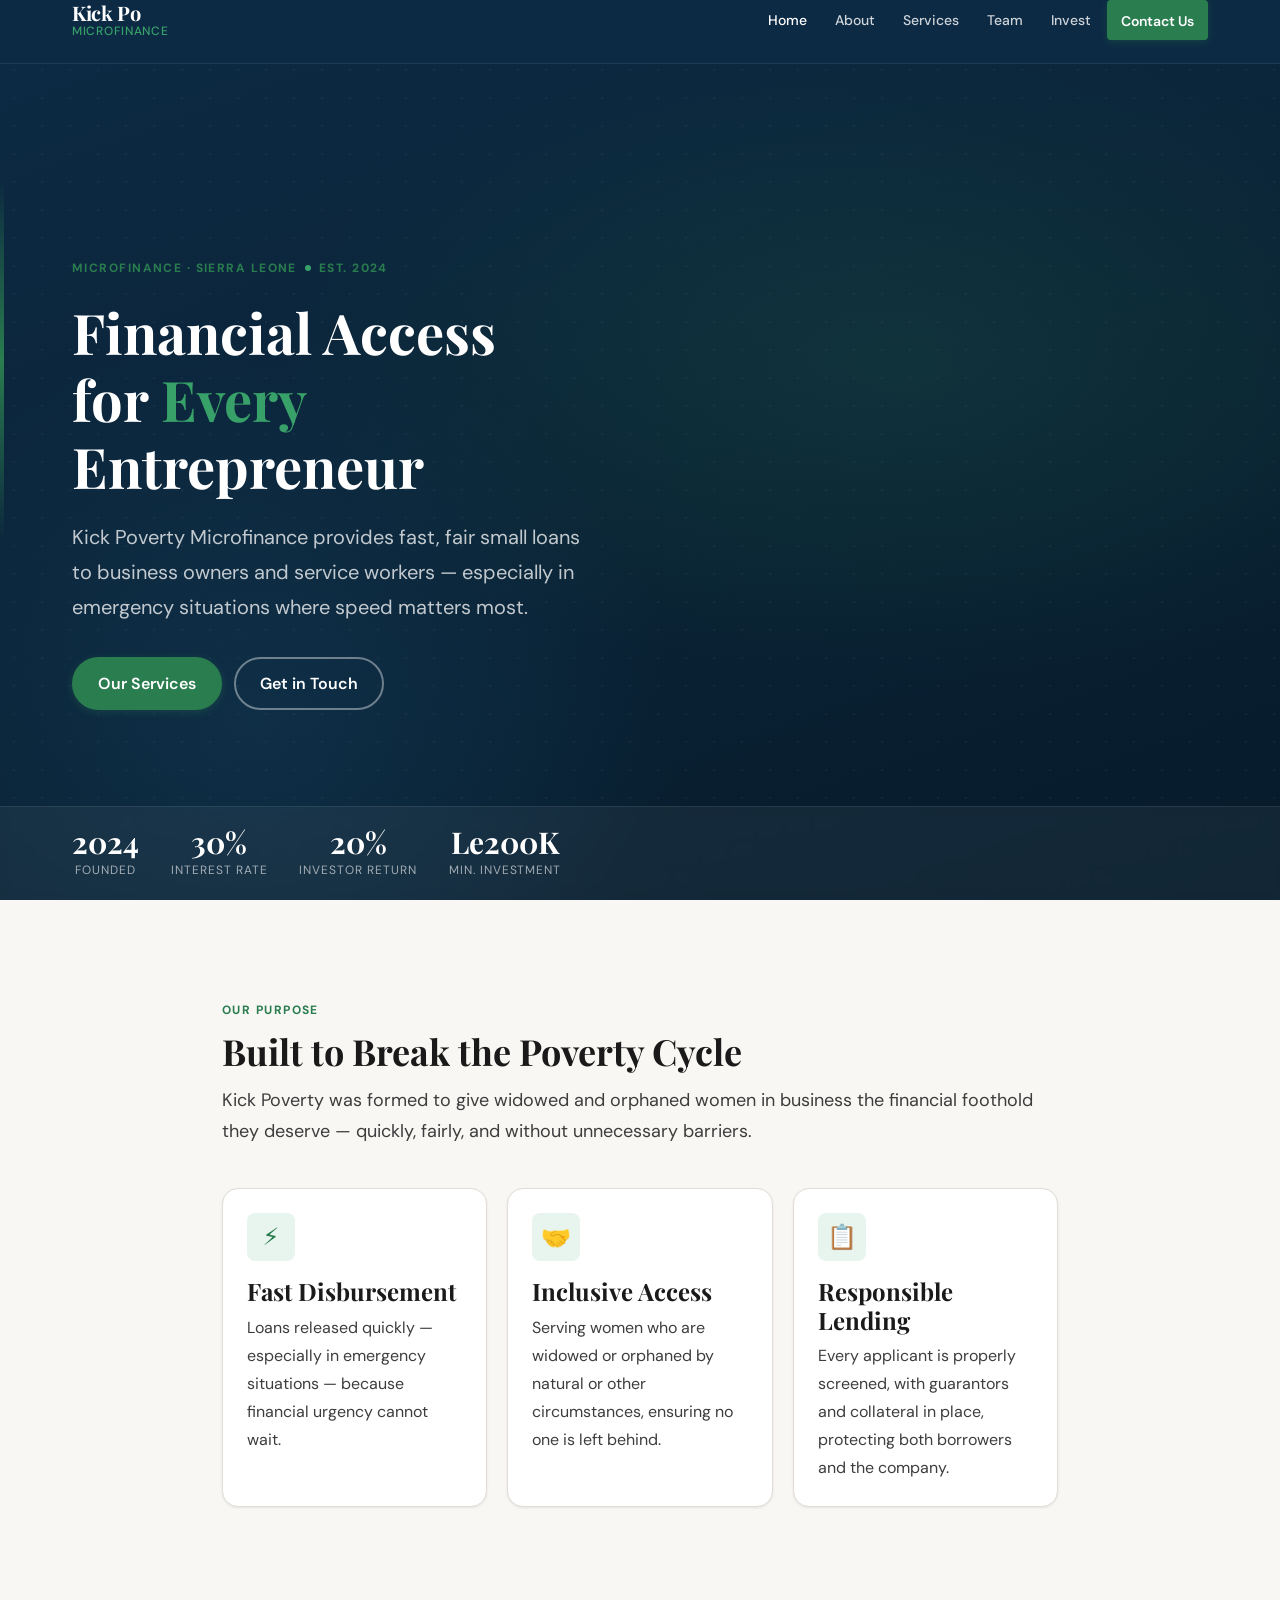
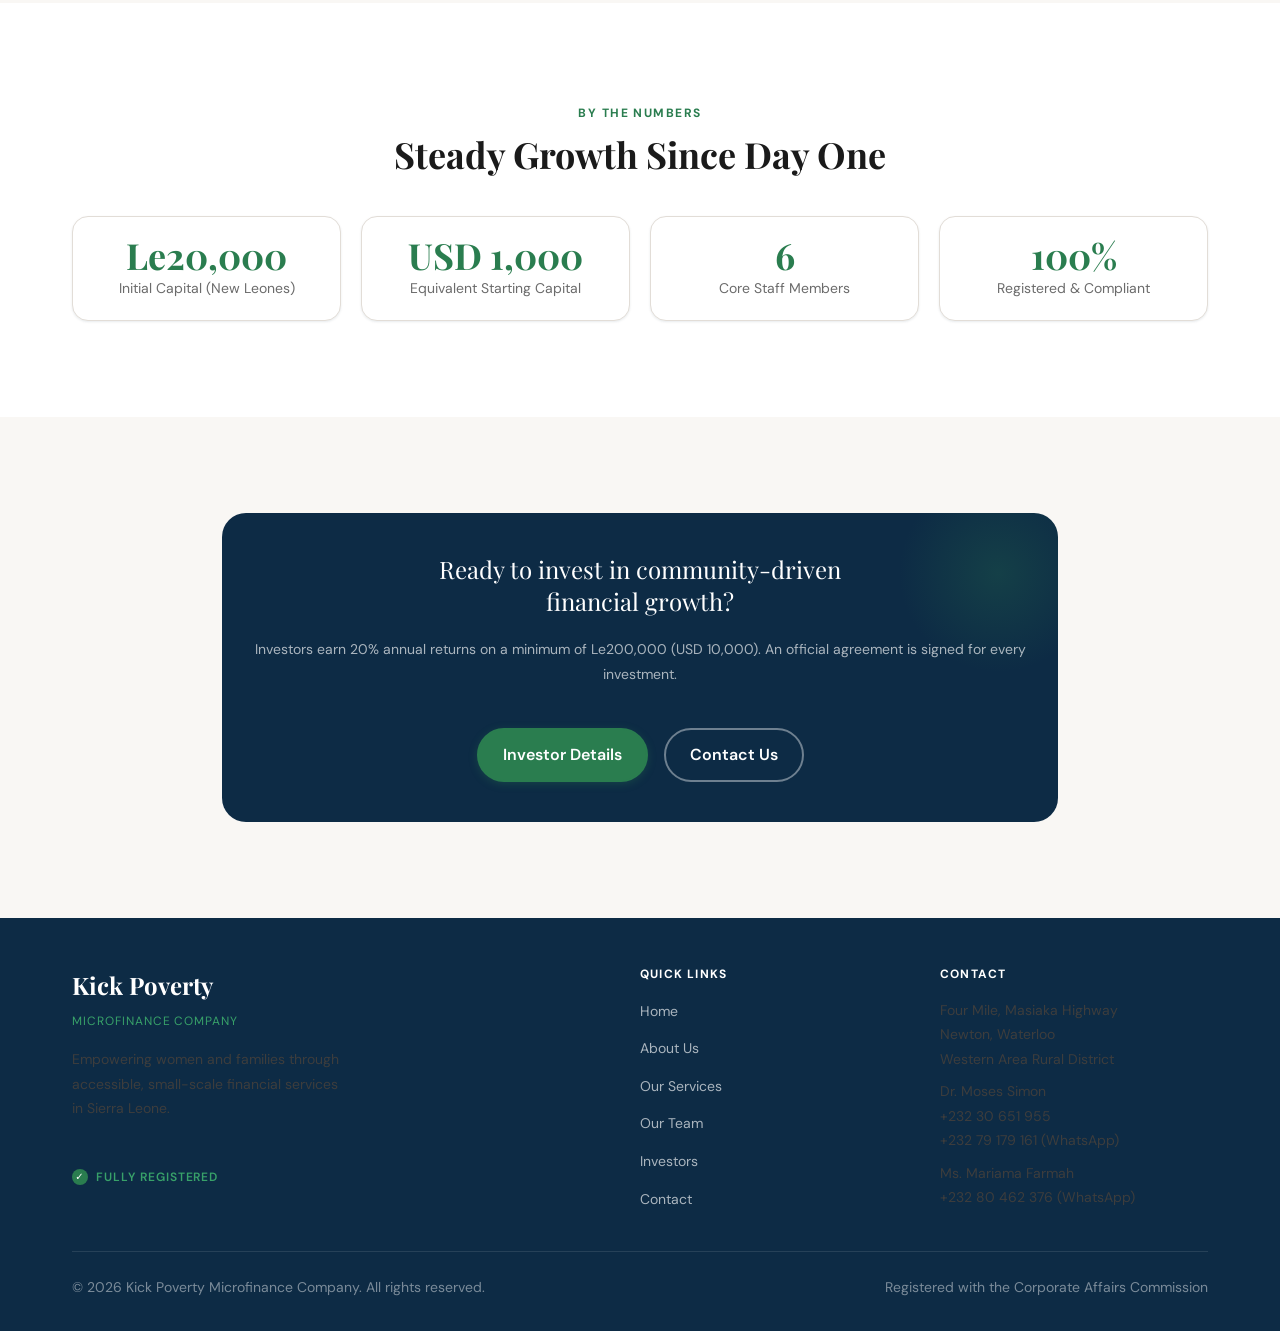
==== index.html @ e35eedbd "first commit" ====
<!DOCTYPE html>
<!--
  ================================================================
  KICK POVERTY (KICK PO) MICROFINANCE — HOMEPAGE
  ================================================================
  File:        index.html
  Location:    / (site root)
  Description: Main landing page. Includes hero, mission intro,
               key services overview, stats, and CTA block.

  Structure:
    1. <head>       — Meta, fonts, stylesheet link
    2. #nav         — Navigation placeholder (injected by JS)
    3. #top         — Anchor for back-to-top scroll target
    4. .hero        — Full-viewport hero section
    5. #mission     — Mission statement section
    6. #services    — Services overview cards
    7. #stats       — Key numbers strip
    8. #cta         — Call-to-action callout
    9. #footer      — Footer placeholder (injected by JS)

  Mobile-first: base styles → tablet (640px) → desktop (1024px)
  ================================================================
-->
<html lang="en">
<head>
  <meta charset="UTF-8">
  <meta name="viewport" content="width=device-width, initial-scale=1.0">
  <meta name="description" content="Kick Poverty (Kick Po) Microfinance Company — facilitating access to small loans for businesses and individuals in Sierra Leone. Founded January 2024.">
  <title>Kick Poverty Microfinance | Empowering Communities</title>

  <!-- Google Fonts: Playfair Display (display) + DM Sans (body) -->
  <link rel="preconnect" href="https://fonts.googleapis.com">
  <link rel="preconnect" href="https://fonts.gstatic.com" crossorigin>
  <link href="https://fonts.googleapis.com/css2?family=Playfair+Display:wght@700&family=DM+Sans:wght@400;500;600&display=swap" rel="stylesheet">

  <!-- Main stylesheet -->
  <link rel="stylesheet" href="css/style.css">
</head>
<body id="top">

  <!-- Navigation injected by components.js -->
  <div id="nav-placeholder"></div>


  <!-- ===========================================================
       HERO SECTION
       Full-viewport opening with headline, subtext, and CTAs.
       Stats strip at bottom shows 3 key numbers.
  =========================================================== -->
  <section class="hero" aria-label="Hero">
    <div class="container">
      <div class="hero__content">

        <!-- Eyebrow label with accent dot -->
        <div class="hero__eyebrow">
          <span class="eyebrow">Microfinance · Sierra Leone</span>
          <span class="hero__eyebrow-dot" aria-hidden="true"></span>
          <span class="eyebrow">Est. 2024</span>
        </div>

        <!-- Main headline -->
        <h1 class="hero__title">
          Financial Access<br>
          for <em>Every</em><br>
          Entrepreneur
        </h1>

        <!-- Subtext -->
        <p class="hero__subtitle">
          Kick Poverty Microfinance provides fast, fair small loans
          to business owners and service workers — especially in
          emergency situations where speed matters most.
        </p>

        <!-- CTA buttons -->
        <div class="hero__actions">
          <a href="pages/services.html" class="btn btn--primary">Our Services</a>
          <a href="pages/contact.html"  class="btn btn--secondary">Get in Touch</a>
        </div>

      </div>
    </div>

    <!-- Key stats strip at bottom of hero -->
    <div class="hero__stats">
      <div class="container">
        <div class="hero__stats-inner">
          <div class="hero__stat">
            <div class="hero__stat-number">2024</div>
            <div class="hero__stat-label">Founded</div>
          </div>
          <div class="hero__stat">
            <div class="hero__stat-number">30%</div>
            <div class="hero__stat-label">Interest Rate</div>
          </div>
          <div class="hero__stat">
            <div class="hero__stat-number">20%</div>
            <div class="hero__stat-label">Investor Return</div>
          </div>
          <div class="hero__stat">
            <div class="hero__stat-number">Le200K</div>
            <div class="hero__stat-label">Min. Investment</div>
          </div>
        </div>
      </div>
    </div>
  </section>


  <!-- ===========================================================
       MISSION SECTION
       Concise mission statement with supporting context.
  =========================================================== -->
  <section class="section" id="mission" aria-labelledby="mission-heading">
    <div class="container container--narrow">
      <div class="section-header reveal">
        <span class="eyebrow">Our Purpose</span>
        <h2 id="mission-heading">Built to Break the Poverty Cycle</h2>
        <p class="lead">
          Kick Poverty was formed to give widowed and orphaned women
          in business the financial foothold they deserve — quickly,
          fairly, and without unnecessary barriers.
        </p>
      </div>

      <!-- Three pillar cards -->
      <div class="cards-grid reveal-stagger">

        <div class="card">
          <div class="card__icon" aria-hidden="true">⚡</div>
          <h3 class="card__title">Fast Disbursement</h3>
          <p>Loans released quickly — especially in emergency situations — because financial urgency cannot wait.</p>
        </div>

        <div class="card">
          <div class="card__icon" aria-hidden="true">🤝</div>
          <h3 class="card__title">Inclusive Access</h3>
          <p>Serving women who are widowed or orphaned by natural or other circumstances, ensuring no one is left behind.</p>
        </div>

        <div class="card">
          <div class="card__icon" aria-hidden="true">📋</div>
          <h3 class="card__title">Responsible Lending</h3>
          <p>Every applicant is properly screened, with guarantors and collateral in place, protecting both borrowers and the company.</p>
        </div>

      </div>
    </div>
  </section>


  <!-- ===========================================================
       STATS SECTION — alternating background
  =========================================================== -->
  <section class="section section--alt" aria-labelledby="stats-heading">
    <div class="container">
      <div class="section-header section-header--center reveal">
        <span class="eyebrow">By the Numbers</span>
        <h2 id="stats-heading">Steady Growth Since Day One</h2>
      </div>

      <div class="stats-grid reveal-stagger">
        <div class="stat-card">
          <div class="stat-card__number">Le20,000</div>
          <div class="stat-card__label">Initial Capital (New Leones)</div>
        </div>
        <div class="stat-card">
          <div class="stat-card__number">USD 1,000</div>
          <div class="stat-card__label">Equivalent Starting Capital</div>
        </div>
        <div class="stat-card">
          <div class="stat-card__number">6</div>
          <div class="stat-card__label">Core Staff Members</div>
        </div>
        <div class="stat-card">
          <div class="stat-card__number">100%</div>
          <div class="stat-card__label">Registered &amp; Compliant</div>
        </div>
      </div>
    </div>
  </section>


  <!-- ===========================================================
       CTA CALLOUT
  =========================================================== -->
  <section class="section" aria-labelledby="cta-heading">
    <div class="container container--narrow">
      <div class="callout reveal">
        <p class="callout__text" id="cta-heading">
          Ready to invest in community-driven<br>financial growth?
        </p>
        <p class="callout__sub">
          Investors earn 20% annual returns on a minimum of Le200,000 (USD&nbsp;10,000).
          An official agreement is signed for every investment.
        </p>
        <br>
        <div style="position:relative; z-index:1; display:flex; justify-content:center; gap:1rem; flex-wrap:wrap;">
          <a href="pages/investors.html" class="btn btn--primary">Investor Details</a>
          <a href="pages/contact.html"   class="btn btn--secondary">Contact Us</a>
        </div>
      </div>
    </div>
  </section>


  <!-- Footer injected by components.js -->
  <div id="footer-placeholder"></div>


  <!-- Scripts -->
  <script src="js/components.js"></script>
  <script>
    // Inject shared nav and footer (base path = '' for root index)
    injectNav('');
    injectFooter('');
  </script>
  <script src="js/main.js"></script>

</body>
</html>
---- css/style.css ----
/* ============================================================
   KICK POVERTY (KICK PO) MICROFINANCE — GLOBAL STYLESHEET
   ============================================================
   Design System: "Grounded Optimism"
   Aesthetic:     Clean editorial + warm humanity
   Approach:      Mobile-first, three breakpoints
   Breakpoints:
     — Mobile:    < 640px   (base styles)
     — Tablet:    ≥ 640px   (sm)
     — Desktop:   ≥ 1024px  (lg)

   TABLE OF CONTENTS
   -----------------
   1.  CSS Custom Properties (Design Tokens)
   2.  CSS Reset & Base
   3.  Typography Scale
   4.  Layout Utilities
   5.  Navigation
   6.  Hero Section
   7.  Section Wrappers & Cards
   8.  Buttons & CTAs
   9.  Footer
   10. Back-to-Top Button
   11. Animations & Transitions
   12. Tablet Overrides (≥ 640px)
   13. Desktop Overrides (≥ 1024px)
   ============================================================ */


/* ============================================================
   1. CSS CUSTOM PROPERTIES (DESIGN TOKENS)
   ------------------------------------------------------------
   All visual values live here so the entire site can be
   re-themed by editing this one block.
   ============================================================ */
:root {

  /* — PRIMARY PALETTE —
     Deep navy anchors trust and authority.
     Forest green signals growth, money, and nature.
     Warm off-white keeps pages from feeling sterile. */
  --color-primary:        #0D2B45;   /* Deep navy — primary brand      */
  --color-primary-light:  #1B4F72;   /* Lighter navy — hover states     */
  --color-accent:         #2A7D4F;   /* Forest green — calls to action  */
  --color-accent-light:   #38A169;   /* Lighter green — hover/active    */
  --color-accent-pale:    #E8F5EE;   /* Very light green — backgrounds  */

  /* — NEUTRALS — */
  --color-bg:             #F9F7F4;   /* Warm off-white page background  */
  --color-surface:        #FFFFFF;   /* Pure white for cards, panels    */
  --color-border:         #E2DDD7;   /* Subtle warm border              */
  --color-border-dark:    #C8C2BB;   /* Stronger divider line           */

  /* — TEXT — */
  --color-text-primary:   #1A1A1A;   /* Near-black — headings           */
  --color-text-body:      #3D3D3D;   /* Dark gray — body copy           */
  --color-text-muted:     #6B6B6B;   /* Muted gray — captions, meta     */
  --color-text-inverse:   #FFFFFF;   /* White text on dark backgrounds  */

  /* — TYPOGRAPHY —
     "Playfair Display" — editorial, distinguished, serif
     "DM Sans" — modern, readable, geometric sans-serif     */
  --font-display:  'Playfair Display', Georgia, serif;
  --font-body:     'DM Sans', 'Segoe UI', system-ui, sans-serif;

  /* — TYPE SCALE (mobile-first, rem-based) — */
  --text-xs:    0.75rem;    /* 12px */
  --text-sm:    0.875rem;   /* 14px */
  --text-base:  1rem;       /* 16px */
  --text-md:    1.125rem;   /* 18px */
  --text-lg:    1.25rem;    /* 20px */
  --text-xl:    1.5rem;     /* 24px */
  --text-2xl:   1.875rem;   /* 30px */
  --text-3xl:   2.25rem;    /* 36px */
  --text-4xl:   2.75rem;    /* 44px */
  --text-5xl:   3.5rem;     /* 56px */

  /* — LINE HEIGHTS — */
  --leading-tight:   1.2;
  --leading-snug:    1.35;
  --leading-normal:  1.6;
  --leading-relaxed: 1.75;

  /* — SPACING SCALE (multiples of 4px) — */
  --space-1:   0.25rem;   /*  4px */
  --space-2:   0.5rem;    /*  8px */
  --space-3:   0.75rem;   /* 12px */
  --space-4:   1rem;      /* 16px */
  --space-5:   1.25rem;   /* 20px */
  --space-6:   1.5rem;    /* 24px */
  --space-8:   2rem;      /* 32px */
  --space-10:  2.5rem;    /* 40px */
  --space-12:  3rem;      /* 48px */
  --space-16:  4rem;      /* 64px */
  --space-20:  5rem;      /* 80px */
  --space-24:  6rem;      /* 96px */

  /* — BORDER RADIUS — */
  --radius-sm:   4px;
  --radius-md:   8px;
  --radius-lg:   16px;
  --radius-xl:   24px;
  --radius-full: 9999px;

  /* — SHADOWS —
     Layered soft shadows create depth without harsh lines */
  --shadow-sm:   0 1px 3px rgba(13, 43, 69, 0.06),
                 0 1px 2px rgba(13, 43, 69, 0.04);
  --shadow-md:   0 4px 12px rgba(13, 43, 69, 0.08),
                 0 2px 6px rgba(13, 43, 69, 0.05);
  --shadow-lg:   0 12px 32px rgba(13, 43, 69, 0.10),
                 0 4px 12px rgba(13, 43, 69, 0.06);
  --shadow-xl:   0 24px 56px rgba(13, 43, 69, 0.14),
                 0 8px 24px rgba(13, 43, 69, 0.08);

  /* — TRANSITIONS — */
  --transition-fast:    150ms ease;
  --transition-base:    250ms ease;
  --transition-slow:    400ms cubic-bezier(0.25, 0.46, 0.45, 0.94);

  /* — LAYOUT — */
  --container-sm:   640px;
  --container-md:   900px;
  --container-lg:  1200px;
  --nav-height:      64px;

}


/* ============================================================
   2. CSS RESET & BASE
   ------------------------------------------------------------
   Normalize browser inconsistencies and set sensible defaults.
   Box-sizing border-box is applied universally.
   ============================================================ */
*,
*::before,
*::after {
  box-sizing: border-box;
  margin: 0;
  padding: 0;
}

html {
  /* Enable smooth scrolling for anchor navigation and
     back-to-top button behaviour                          */
  scroll-behavior: smooth;
  font-size: 16px;
  -webkit-text-size-adjust: 100%;
}

body {
  font-family: var(--font-body);
  font-size: var(--text-base);
  line-height: var(--leading-normal);
  color: var(--color-text-body);
  background-color: var(--color-bg);
  /* Prevent horizontal overflow on mobile               */
  overflow-x: hidden;
}

/* Remove default list styling; apply selectively          */
ul, ol {
  list-style: none;
}

/* Make images flexible and prevent overflow               */
img {
  max-width: 100%;
  height: auto;
  display: block;
}

/* Inherit font for form elements                          */
button, input, select, textarea {
  font-family: inherit;
}

/* Remove default anchor underline; handle per-component   */
a {
  color: inherit;
  text-decoration: none;
}

/* Focused elements must remain visible for accessibility  */
:focus-visible {
  outline: 2px solid var(--color-accent);
  outline-offset: 3px;
  border-radius: var(--radius-sm);
}


/* ============================================================
   3. TYPOGRAPHY SCALE
   ------------------------------------------------------------
   Heading hierarchy uses the display font for gravitas.
   Body text uses the clean sans-serif for readability.
   ============================================================ */

/* Display headings — editorial, larger sizes               */
h1, h2, h3 {
  font-family: var(--font-display);
  color: var(--color-text-primary);
  line-height: var(--leading-tight);
  font-weight: 700;
}

h1 { font-size: var(--text-3xl); }
h2 { font-size: var(--text-2xl); }
h3 { font-size: var(--text-xl);  }

/* Utility headings — functional, sans-serif                */
h4, h5, h6 {
  font-family: var(--font-body);
  color: var(--color-text-primary);
  line-height: var(--leading-snug);
  font-weight: 600;
}

h4 { font-size: var(--text-md);   }
h5 { font-size: var(--text-base); }
h6 { font-size: var(--text-sm);   }

p {
  color: var(--color-text-body);
  line-height: var(--leading-relaxed);
  margin-bottom: var(--space-4);
}

p:last-child {
  margin-bottom: 0;
}

/* Lead text — larger introductory paragraph                */
.lead {
  font-size: var(--text-md);
  color: var(--color-text-body);
  line-height: var(--leading-relaxed);
}

/* Caption / meta text                                      */
.caption {
  font-size: var(--text-sm);
  color: var(--color-text-muted);
  line-height: var(--leading-normal);
}

/* Small eyebrow labels above headings                      */
.eyebrow {
  font-family: var(--font-body);
  font-size: var(--text-xs);
  font-weight: 700;
  letter-spacing: 0.12em;
  text-transform: uppercase;
  color: var(--color-accent);
}


/* ============================================================
   4. LAYOUT UTILITIES
   ------------------------------------------------------------
   Reusable container and grid helpers used across all pages.
   ============================================================ */

/* Centred container with horizontal padding                */
.container {
  width: 100%;
  max-width: var(--container-lg);
  margin-inline: auto;
  padding-inline: var(--space-5);
}

/* Narrower container for text-heavy pages                  */
.container--narrow {
  max-width: var(--container-md);
}

/* Section vertical rhythm                                  */
.section {
  padding-block: var(--space-16);
}

.section--sm {
  padding-block: var(--space-10);
}

/* Alternating section backgrounds for visual variety       */
.section--alt {
  background-color: var(--color-surface);
}

.section--dark {
  background-color: var(--color-primary);
  color: var(--color-text-inverse);
}

.section--dark h2,
.section--dark h3,
.section--dark h4 {
  color: var(--color-text-inverse);
}

/* Flex row helper                                          */
.flex-row {
  display: flex;
  align-items: center;
  gap: var(--space-4);
}

/* Stat grid — 2 columns on mobile, more on larger screens  */
.stats-grid {
  display: grid;
  grid-template-columns: repeat(2, 1fr);
  gap: var(--space-5);
}

/* Team grid                                                */
.team-grid {
  display: grid;
  grid-template-columns: 1fr;
  gap: var(--space-6);
}

/* Feature / service cards grid                             */
.cards-grid {
  display: grid;
  grid-template-columns: 1fr;
  gap: var(--space-5);
}

/* Two-column split layout                                  */
.split {
  display: flex;
  flex-direction: column;
  gap: var(--space-10);
}

/* Divider line                                             */
.divider {
  border: none;
  border-top: 1px solid var(--color-border);
  margin-block: var(--space-8);
}


/* ============================================================
   5. NAVIGATION
   ------------------------------------------------------------
   Sticky top bar with mobile hamburger menu.
   Nav is transparent over hero, becomes solid on scroll
   (via .scrolled class added by JS).
   ============================================================ */
.nav {
  position: fixed;
  top: 0;
  left: 0;
  right: 0;
  z-index: 1000;
  height: var(--nav-height);
  background-color: rgba(13, 43, 69, 0.97);
  backdrop-filter: blur(8px);
  -webkit-backdrop-filter: blur(8px);
  border-bottom: 1px solid rgba(255, 255, 255, 0.08);
  transition: box-shadow var(--transition-base);
}

.nav.scrolled {
  box-shadow: var(--shadow-lg);
}

/* Inner flex row: logo left, links + toggle right         */
.nav__inner {
  height: 100%;
  display: flex;
  align-items: center;
  justify-content: space-between;
}

/* Brand / logo lockup                                      */
.nav__brand {
  display: flex;
  flex-direction: column;
  line-height: 1;
  gap: 2px;
}

.nav__brand-name {
  font-family: var(--font-display);
  font-size: var(--text-lg);
  font-weight: 700;
  color: var(--color-text-inverse);
  letter-spacing: -0.02em;
}

.nav__brand-tag {
  font-size: var(--text-xs);
  font-weight: 500;
  color: var(--color-accent-light);
  letter-spacing: 0.06em;
  text-transform: uppercase;
}

/* Hamburger toggle button — visible on mobile only        */
.nav__toggle {
  display: flex;
  flex-direction: column;
  justify-content: center;
  gap: 5px;
  width: 40px;
  height: 40px;
  padding: 8px;
  background: none;
  border: none;
  cursor: pointer;
  border-radius: var(--radius-sm);
  transition: background var(--transition-fast);
}

.nav__toggle:hover {
  background: rgba(255, 255, 255, 0.08);
}

/* Three-bar icon lines                                     */
.nav__toggle span {
  display: block;
  width: 22px;
  height: 2px;
  background-color: var(--color-text-inverse);
  border-radius: var(--radius-full);
  transition: transform var(--transition-base),
              opacity var(--transition-fast);
  transform-origin: center;
}

/* Animate hamburger to X when menu is open                */
.nav__toggle.open span:nth-child(1) {
  transform: translateY(7px) rotate(45deg);
}
.nav__toggle.open span:nth-child(2) {
  opacity: 0;
}
.nav__toggle.open span:nth-child(3) {
  transform: translateY(-7px) rotate(-45deg);
}

/* Mobile nav menu — hidden until toggled                   */
.nav__menu {
  display: none;
  position: fixed;
  top: var(--nav-height);
  left: 0;
  right: 0;
  background-color: var(--color-primary);
  padding: var(--space-4) 0 var(--space-6);
  border-bottom: 1px solid rgba(255, 255, 255, 0.08);
  box-shadow: var(--shadow-lg);
}

.nav__menu.open {
  display: block;
  animation: slideDown var(--transition-slow) forwards;
}

.nav__links {
  display: flex;
  flex-direction: column;
  padding: 0 var(--space-5);
  gap: 0;
}

.nav__link {
  display: block;
  padding: var(--space-3) 0;
  font-size: var(--text-base);
  font-weight: 500;
  color: rgba(255, 255, 255, 0.80);
  border-bottom: 1px solid rgba(255, 255, 255, 0.08);
  transition: color var(--transition-fast);
}

.nav__link:last-child {
  border-bottom: none;
}

.nav__link:hover,
.nav__link.active {
  color: var(--color-text-inverse);
}

/* CTA button inside nav                                    */
.nav__cta {
  display: inline-flex;
  margin-top: var(--space-4);
  margin-inline: var(--space-5);
}


/* ============================================================
   6. HERO SECTION
   ------------------------------------------------------------
   Full-viewport hero with a bold heading, subtext, and CTA.
   Background uses a rich gradient over a subtle grain texture.
   ============================================================ */
.hero {
  position: relative;
  min-height: 100svh; /* Use svh for accurate mobile height */
  display: flex;
  align-items: center;
  padding-top: var(--nav-height);
  overflow: hidden;

  /* Multi-layer gradient: deep navy → forest dark          */
  background:
    radial-gradient(ellipse 80% 60% at 70% 40%, rgba(42, 125, 79, 0.18) 0%, transparent 60%),
    radial-gradient(ellipse 60% 80% at 20% 80%, rgba(27, 79, 114, 0.30) 0%, transparent 55%),
    linear-gradient(160deg, #0D2B45 0%, #0A2235 55%, #061B2B 100%);
}

/* Subtle dot-grid overlay adds texture without images      */
.hero::before {
  content: '';
  position: absolute;
  inset: 0;
  background-image: radial-gradient(rgba(255,255,255,0.04) 1px, transparent 1px);
  background-size: 28px 28px;
  pointer-events: none;
}

/* Decorative accent bar on the left side                   */
.hero::after {
  content: '';
  position: absolute;
  left: 0;
  top: 20%;
  width: 4px;
  height: 40%;
  background: linear-gradient(to bottom, transparent, var(--color-accent), transparent);
  border-radius: var(--radius-full);
}

.hero__content {
  position: relative;
  z-index: 1;
  max-width: 640px;
}

.hero__eyebrow {
  display: inline-flex;
  align-items: center;
  gap: var(--space-2);
  margin-bottom: var(--space-5);
  opacity: 0;
  animation: fadeUp 0.7s 0.2s ease forwards;
}

.hero__eyebrow-dot {
  width: 6px;
  height: 6px;
  background: var(--color-accent-light);
  border-radius: var(--radius-full);
}

.hero__title {
  font-size: var(--text-3xl);
  color: var(--color-text-inverse);
  line-height: var(--leading-tight);
  margin-bottom: var(--space-5);
  opacity: 0;
  animation: fadeUp 0.7s 0.35s ease forwards;
}

/* Accent coloured word in hero title                       */
.hero__title em {
  font-style: normal;
  color: var(--color-accent-light);
}

.hero__subtitle {
  font-size: var(--text-base);
  color: rgba(255, 255, 255, 0.75);
  line-height: var(--leading-relaxed);
  margin-bottom: var(--space-8);
  max-width: 520px;
  opacity: 0;
  animation: fadeUp 0.7s 0.5s ease forwards;
}

.hero__actions {
  display: flex;
  flex-wrap: wrap;
  gap: var(--space-3);
  opacity: 0;
  animation: fadeUp 0.7s 0.65s ease forwards;
}

/* Hero stat strip at bottom                                */
.hero__stats {
  position: absolute;
  bottom: 0;
  left: 0;
  right: 0;
  background: rgba(255, 255, 255, 0.05);
  border-top: 1px solid rgba(255, 255, 255, 0.08);
  backdrop-filter: blur(4px);
  padding: var(--space-5) 0;
}

.hero__stats-inner {
  display: flex;
  gap: var(--space-8);
  overflow-x: auto;
  scrollbar-width: none;
}

.hero__stats-inner::-webkit-scrollbar {
  display: none;
}

.hero__stat {
  flex-shrink: 0;
  text-align: center;
}

.hero__stat-number {
  font-family: var(--font-display);
  font-size: var(--text-2xl);
  font-weight: 700;
  color: var(--color-text-inverse);
  line-height: 1;
  margin-bottom: var(--space-1);
}

.hero__stat-label {
  font-size: var(--text-xs);
  color: rgba(255, 255, 255, 0.60);
  text-transform: uppercase;
  letter-spacing: 0.08em;
}


/* ============================================================
   7. SECTION WRAPPERS & CARDS
   ============================================================ */

/* Section title group: eyebrow + heading + optional lead   */
.section-header {
  margin-bottom: var(--space-10);
}

.section-header--center {
  text-align: center;
}

.section-header h2 {
  margin-top: var(--space-2);
  margin-bottom: var(--space-3);
}

/* Feature / service card                                   */
.card {
  background: var(--color-surface);
  border: 1px solid var(--color-border);
  border-radius: var(--radius-lg);
  padding: var(--space-6);
  box-shadow: var(--shadow-sm);
  transition: transform var(--transition-base),
              box-shadow var(--transition-base),
              border-color var(--transition-base);
}

.card:hover {
  transform: translateY(-3px);
  box-shadow: var(--shadow-md);
  border-color: var(--color-accent);
}

/* Card icon wrapper                                        */
.card__icon {
  width: 48px;
  height: 48px;
  background: var(--color-accent-pale);
  border-radius: var(--radius-md);
  display: flex;
  align-items: center;
  justify-content: center;
  margin-bottom: var(--space-4);
  color: var(--color-accent);
  font-size: var(--text-xl);
}

.card__title {
  margin-bottom: var(--space-2);
}

/* Stat card — large number display                         */
.stat-card {
  background: var(--color-surface);
  border: 1px solid var(--color-border);
  border-radius: var(--radius-lg);
  padding: var(--space-5) var(--space-6);
  text-align: center;
  box-shadow: var(--shadow-sm);
}

.stat-card__number {
  font-family: var(--font-display);
  font-size: var(--text-3xl);
  font-weight: 700;
  color: var(--color-accent);
  line-height: 1;
  margin-bottom: var(--space-1);
}

.stat-card__label {
  font-size: var(--text-sm);
  color: var(--color-text-muted);
}

/* Team member card                                         */
.team-card {
  background: var(--color-surface);
  border: 1px solid var(--color-border);
  border-radius: var(--radius-lg);
  overflow: hidden;
  box-shadow: var(--shadow-sm);
  transition: transform var(--transition-base), box-shadow var(--transition-base);
}

.team-card:hover {
  transform: translateY(-4px);
  box-shadow: var(--shadow-md);
}

/* Avatar placeholder with initials                        */
.team-card__avatar {
  width: 100%;
  aspect-ratio: 3 / 2;
  background: linear-gradient(135deg, var(--color-primary), var(--color-primary-light));
  display: flex;
  align-items: center;
  justify-content: center;
  font-family: var(--font-display);
  font-size: var(--text-3xl);
  font-weight: 700;
  color: rgba(255, 255, 255, 0.85);
  letter-spacing: -0.02em;
}

.team-card__body {
  padding: var(--space-5);
}

.team-card__name {
  font-size: var(--text-md);
  margin-bottom: var(--space-1);
}

.team-card__role {
  font-size: var(--text-sm);
  color: var(--color-accent);
  font-weight: 600;
}

/* Investor / benefit info box                              */
.info-box {
  background: var(--color-accent-pale);
  border-left: 4px solid var(--color-accent);
  border-radius: 0 var(--radius-md) var(--radius-md) 0;
  padding: var(--space-5) var(--space-6);
  margin-bottom: var(--space-5);
}

.info-box__label {
  font-size: var(--text-xs);
  font-weight: 700;
  text-transform: uppercase;
  letter-spacing: 0.10em;
  color: var(--color-accent);
  margin-bottom: var(--space-1);
}

.info-box__value {
  font-family: var(--font-display);
  font-size: var(--text-xl);
  font-weight: 700;
  color: var(--color-text-primary);
  line-height: var(--leading-snug);
}

/* Quote / callout block                                    */
.callout {
  background: var(--color-primary);
  border-radius: var(--radius-xl);
  padding: var(--space-10) var(--space-8);
  text-align: center;
  position: relative;
  overflow: hidden;
}

.callout::before {
  /* Decorative circle behind callout content              */
  content: '';
  position: absolute;
  top: -40px;
  right: -40px;
  width: 200px;
  height: 200px;
  background: radial-gradient(circle, rgba(42,125,79,0.25) 0%, transparent 70%);
  border-radius: var(--radius-full);
  pointer-events: none;
}

.callout__text {
  font-family: var(--font-display);
  font-size: var(--text-xl);
  color: var(--color-text-inverse);
  line-height: var(--leading-snug);
  margin-bottom: var(--space-5);
  position: relative;
  z-index: 1;
}

.callout__sub {
  font-size: var(--text-sm);
  color: rgba(255, 255, 255, 0.65);
  position: relative;
  z-index: 1;
}

/* Contact detail row                                       */
.contact-item {
  display: flex;
  align-items: flex-start;
  gap: var(--space-4);
  padding: var(--space-4) 0;
  border-bottom: 1px solid var(--color-border);
}

.contact-item:last-child {
  border-bottom: none;
}

.contact-item__icon {
  width: 40px;
  height: 40px;
  background: var(--color-accent-pale);
  border-radius: var(--radius-md);
  display: flex;
  align-items: center;
  justify-content: center;
  color: var(--color-accent);
  flex-shrink: 0;
  font-size: var(--text-md);
}

.contact-item__label {
  font-size: var(--text-xs);
  font-weight: 700;
  text-transform: uppercase;
  letter-spacing: 0.08em;
  color: var(--color-text-muted);
  margin-bottom: var(--space-1);
}

.contact-item__value {
  font-size: var(--text-base);
  color: var(--color-text-primary);
  font-weight: 500;
}

/* Page hero (inner pages) — smaller than homepage hero     */
.page-hero {
  background: linear-gradient(135deg, var(--color-primary) 0%, var(--color-primary-light) 100%);
  padding-top: calc(var(--nav-height) + var(--space-12));
  padding-bottom: var(--space-12);
  text-align: center;
}

.page-hero__eyebrow {
  color: var(--color-accent-light);
}

.page-hero h1 {
  color: var(--color-text-inverse);
  margin-top: var(--space-3);
}

.page-hero__lead {
  color: rgba(255, 255, 255, 0.75);
  max-width: 540px;
  margin-inline: auto;
  margin-top: var(--space-4);
}


/* ============================================================
   8. BUTTONS & CTAs
   ============================================================ */

/* Base button — shared properties                          */
.btn {
  display: inline-flex;
  align-items: center;
  justify-content: center;
  gap: var(--space-2);
  padding: var(--space-3) var(--space-6);
  font-family: var(--font-body);
  font-size: var(--text-base);
  font-weight: 600;
  border-radius: var(--radius-full);
  border: 2px solid transparent;
  cursor: pointer;
  transition: background var(--transition-fast),
              transform var(--transition-fast),
              box-shadow var(--transition-fast),
              border-color var(--transition-fast),
              color var(--transition-fast);
  white-space: nowrap;
  text-decoration: none;
}

.btn:active {
  transform: scale(0.97);
}

/* Primary — green filled                                   */
.btn--primary {
  background: var(--color-accent);
  color: var(--color-text-inverse);
  border-color: var(--color-accent);
  box-shadow: 0 2px 8px rgba(42, 125, 79, 0.30);
}

.btn--primary:hover {
  background: var(--color-accent-light);
  border-color: var(--color-accent-light);
  box-shadow: 0 4px 16px rgba(42, 125, 79, 0.40);
  transform: translateY(-1px);
}

/* Secondary — outlined, white text (for dark backgrounds)  */
.btn--secondary {
  background: transparent;
  color: var(--color-text-inverse);
  border-color: rgba(255, 255, 255, 0.40);
}

.btn--secondary:hover {
  background: rgba(255, 255, 255, 0.10);
  border-color: rgba(255, 255, 255, 0.70);
}

/* Outline — dark text on light backgrounds                 */
.btn--outline {
  background: transparent;
  color: var(--color-accent);
  border-color: var(--color-accent);
}

.btn--outline:hover {
  background: var(--color-accent-pale);
}

/* Small button variant                                     */
.btn--sm {
  font-size: var(--text-sm);
  padding: var(--space-2) var(--space-4);
}


/* ============================================================
   9. FOOTER
   ============================================================ */
.footer {
  background: var(--color-primary);
  color: rgba(255, 255, 255, 0.70);
  padding-block: var(--space-12) var(--space-8);
}

.footer__grid {
  display: grid;
  grid-template-columns: 1fr;
  gap: var(--space-8);
  margin-bottom: var(--space-10);
}

.footer__brand-name {
  font-family: var(--font-display);
  font-size: var(--text-xl);
  font-weight: 700;
  color: var(--color-text-inverse);
  margin-bottom: var(--space-2);
}

.footer__brand-tag {
  font-size: var(--text-xs);
  color: var(--color-accent-light);
  text-transform: uppercase;
  letter-spacing: 0.08em;
  margin-bottom: var(--space-4);
}

.footer__desc {
  font-size: var(--text-sm);
  line-height: var(--leading-relaxed);
  max-width: 280px;
}

.footer__heading {
  font-size: var(--text-xs);
  font-weight: 700;
  text-transform: uppercase;
  letter-spacing: 0.10em;
  color: var(--color-text-inverse);
  margin-bottom: var(--space-4);
}

.footer__links {
  display: flex;
  flex-direction: column;
  gap: var(--space-3);
}

.footer__link {
  font-size: var(--text-sm);
  color: rgba(255, 255, 255, 0.65);
  transition: color var(--transition-fast);
}

.footer__link:hover {
  color: var(--color-text-inverse);
}

.footer__contact-line {
  font-size: var(--text-sm);
  margin-bottom: var(--space-2);
  line-height: var(--leading-relaxed);
}

/* Thin divider above bottom bar                            */
.footer__bottom {
  display: flex;
  flex-direction: column;
  gap: var(--space-2);
  padding-top: var(--space-6);
  border-top: 1px solid rgba(255, 255, 255, 0.10);
  font-size: var(--text-sm);
  color: rgba(255, 255, 255, 0.45);
}

.footer__badge {
  display: inline-flex;
  align-items: center;
  gap: var(--space-2);
  font-size: var(--text-xs);
  color: var(--color-accent-light);
  font-weight: 600;
  text-transform: uppercase;
  letter-spacing: 0.08em;
}

.footer__badge::before {
  content: '✓';
  display: inline-flex;
  width: 16px;
  height: 16px;
  background: var(--color-accent);
  border-radius: var(--radius-full);
  align-items: center;
  justify-content: center;
  font-size: 10px;
  color: white;
}


/* ============================================================
   10. BACK-TO-TOP BUTTON
   ------------------------------------------------------------
   Fixed circle in the bottom-right corner.
   Fades in after user scrolls down 300px (handled by JS).
   ============================================================ */
.back-to-top {
  /* Position fixed at bottom-right                        */
  position: fixed;
  bottom: var(--space-6);
  right: var(--space-5);
  z-index: 900;

  /* Size and shape                                        */
  width: 46px;
  height: 46px;
  border-radius: var(--radius-full);

  /* Colors                                                */
  background: var(--color-accent);
  color: var(--color-text-inverse);
  border: none;

  /* Flex to centre the arrow icon                        */
  display: flex;
  align-items: center;
  justify-content: center;

  /* Shadow for lift effect                               */
  box-shadow: 0 4px 16px rgba(42, 125, 79, 0.40);

  /* Cursor & interactions                                */
  cursor: pointer;
  transition: opacity var(--transition-base),
              transform var(--transition-base),
              background var(--transition-fast),
              box-shadow var(--transition-fast);

  /* Initially invisible — JS adds .visible when ready   */
  opacity: 0;
  pointer-events: none;
  transform: translateY(12px);
}

/* Arrow SVG icon inside button                            */
.back-to-top svg {
  width: 18px;
  height: 18px;
  stroke: currentColor;
  stroke-width: 2.5;
  fill: none;
}

/* Active state — shown when user has scrolled down        */
.back-to-top.visible {
  opacity: 1;
  pointer-events: auto;
  transform: translateY(0);
}

.back-to-top:hover {
  background: var(--color-accent-light);
  box-shadow: 0 6px 24px rgba(42, 125, 79, 0.50);
  transform: translateY(-2px);
}

.back-to-top:active {
  transform: scale(0.94);
}


/* ============================================================
   11. ANIMATIONS & TRANSITIONS
   ============================================================ */

/* Fade + slide-up entrance                                 */
@keyframes fadeUp {
  from {
    opacity: 0;
    transform: translateY(20px);
  }
  to {
    opacity: 1;
    transform: translateY(0);
  }
}

/* Slide down (for mobile nav)                              */
@keyframes slideDown {
  from {
    opacity: 0;
    transform: translateY(-8px);
  }
  to {
    opacity: 1;
    transform: translateY(0);
  }
}

/* Scroll-triggered reveal class (added by Intersection Observer) */
.reveal {
  opacity: 0;
  transform: translateY(24px);
  transition: opacity 0.55s ease, transform 0.55s ease;
}

.reveal.visible {
  opacity: 1;
  transform: none;
}

/* Staggered children for grids                             */
.reveal-stagger > * {
  opacity: 0;
  transform: translateY(20px);
  transition: opacity 0.5s ease, transform 0.5s ease;
}

.reveal-stagger.visible > *:nth-child(1) { transition-delay: 0.05s; }
.reveal-stagger.visible > *:nth-child(2) { transition-delay: 0.12s; }
.reveal-stagger.visible > *:nth-child(3) { transition-delay: 0.19s; }
.reveal-stagger.visible > *:nth-child(4) { transition-delay: 0.26s; }
.reveal-stagger.visible > *:nth-child(5) { transition-delay: 0.33s; }
.reveal-stagger.visible > *:nth-child(6) { transition-delay: 0.40s; }

.reveal-stagger.visible > * {
  opacity: 1;
  transform: none;
}


/* ============================================================
   12. TABLET OVERRIDES — ≥ 640px
   ============================================================ */
@media (min-width: 640px) {

  /* Hide mobile toggle, show inline links                  */
  .nav__toggle {
    display: none;
  }

  .nav__menu {
    display: block !important;  /* Override inline style    */
    position: static;
    background: none;
    padding: 0;
    border: none;
    box-shadow: none;
    animation: none;
  }

  .nav__links {
    flex-direction: row;
    align-items: center;
    padding: 0;
    gap: var(--space-1);
  }

  .nav__link {
    padding: var(--space-2) var(--space-3);
    border-bottom: none;
    font-size: var(--text-sm);
    border-radius: var(--radius-sm);
  }

  .nav__link:hover {
    background: rgba(255, 255, 255, 0.08);
  }

  .nav__cta {
    margin: 0;
    padding-left: var(--space-3);
  }

  /* Typography scale up                                    */
  h1 { font-size: var(--text-4xl); }
  h2 { font-size: var(--text-3xl); }

  .hero__title {
    font-size: var(--text-4xl);
  }

  .hero__subtitle {
    font-size: var(--text-md);
  }

  /* Layout upgrades                                        */
  .cards-grid {
    grid-template-columns: repeat(2, 1fr);
  }

  .stats-grid {
    grid-template-columns: repeat(2, 1fr);
  }

  .team-grid {
    grid-template-columns: repeat(2, 1fr);
  }

  .footer__grid {
    grid-template-columns: repeat(2, 1fr);
  }

  .footer__bottom {
    flex-direction: row;
    justify-content: space-between;
    align-items: center;
  }

  .split {
    flex-direction: row;
    align-items: flex-start;
  }

  .split > * {
    flex: 1;
  }

}


/* ============================================================
   13. DESKTOP OVERRIDES — ≥ 1024px
   ============================================================ */
@media (min-width: 1024px) {

  /* Container padding increases on desktop                 */
  .container {
    padding-inline: var(--space-8);
  }

  /* Typography scale up again                              */
  h1 { font-size: var(--text-5xl); }

  .hero__title {
    font-size: var(--text-5xl);
  }

  .hero__subtitle {
    font-size: var(--text-lg);
  }

  .section {
    padding-block: var(--space-24);
  }

  /* Three-column card grids on desktop                     */
  .cards-grid {
    grid-template-columns: repeat(3, 1fr);
  }

  .stats-grid {
    grid-template-columns: repeat(4, 1fr);
  }

  .team-grid {
    grid-template-columns: repeat(3, 1fr);
  }

  .footer__grid {
    grid-template-columns: 2fr 1fr 1fr;
  }

  /* Back to top slightly larger on desktop                 */
  .back-to-top {
    width: 52px;
    height: 52px;
    bottom: var(--space-8);
    right: var(--space-8);
  }

}
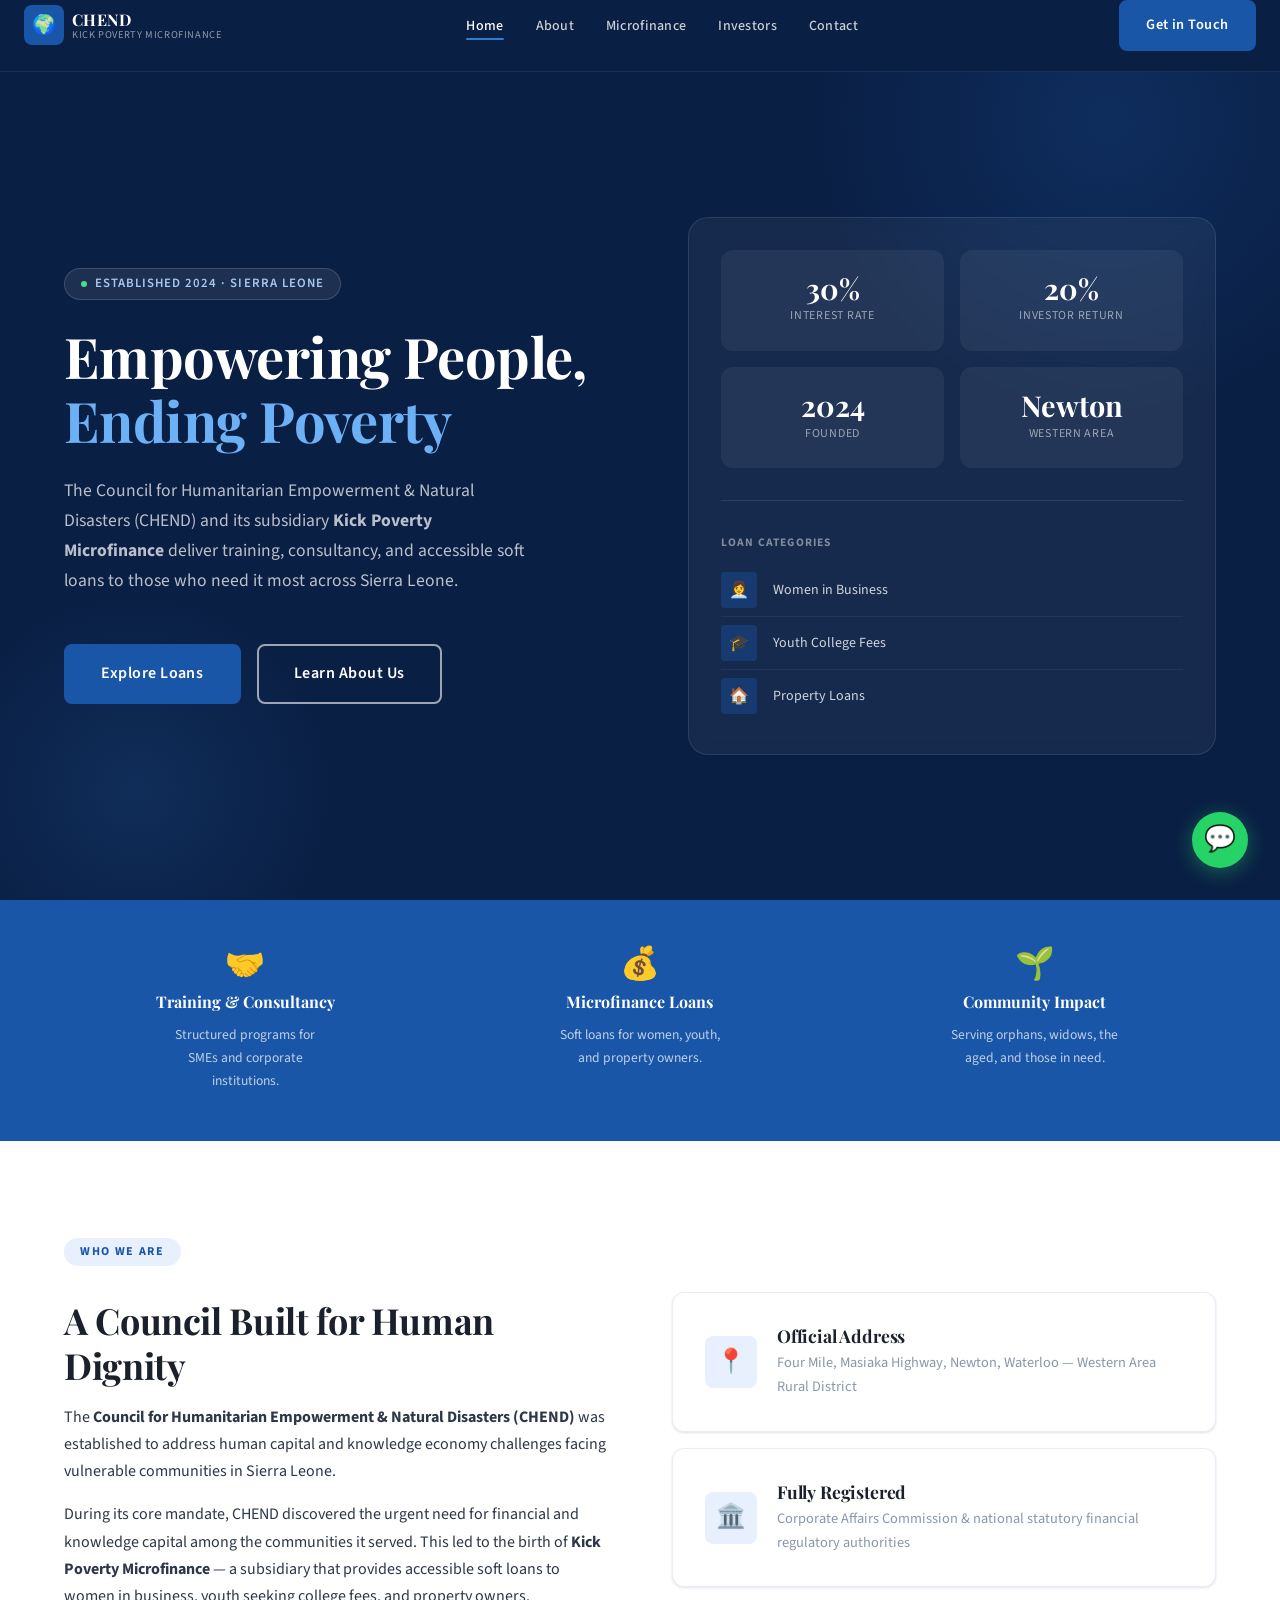
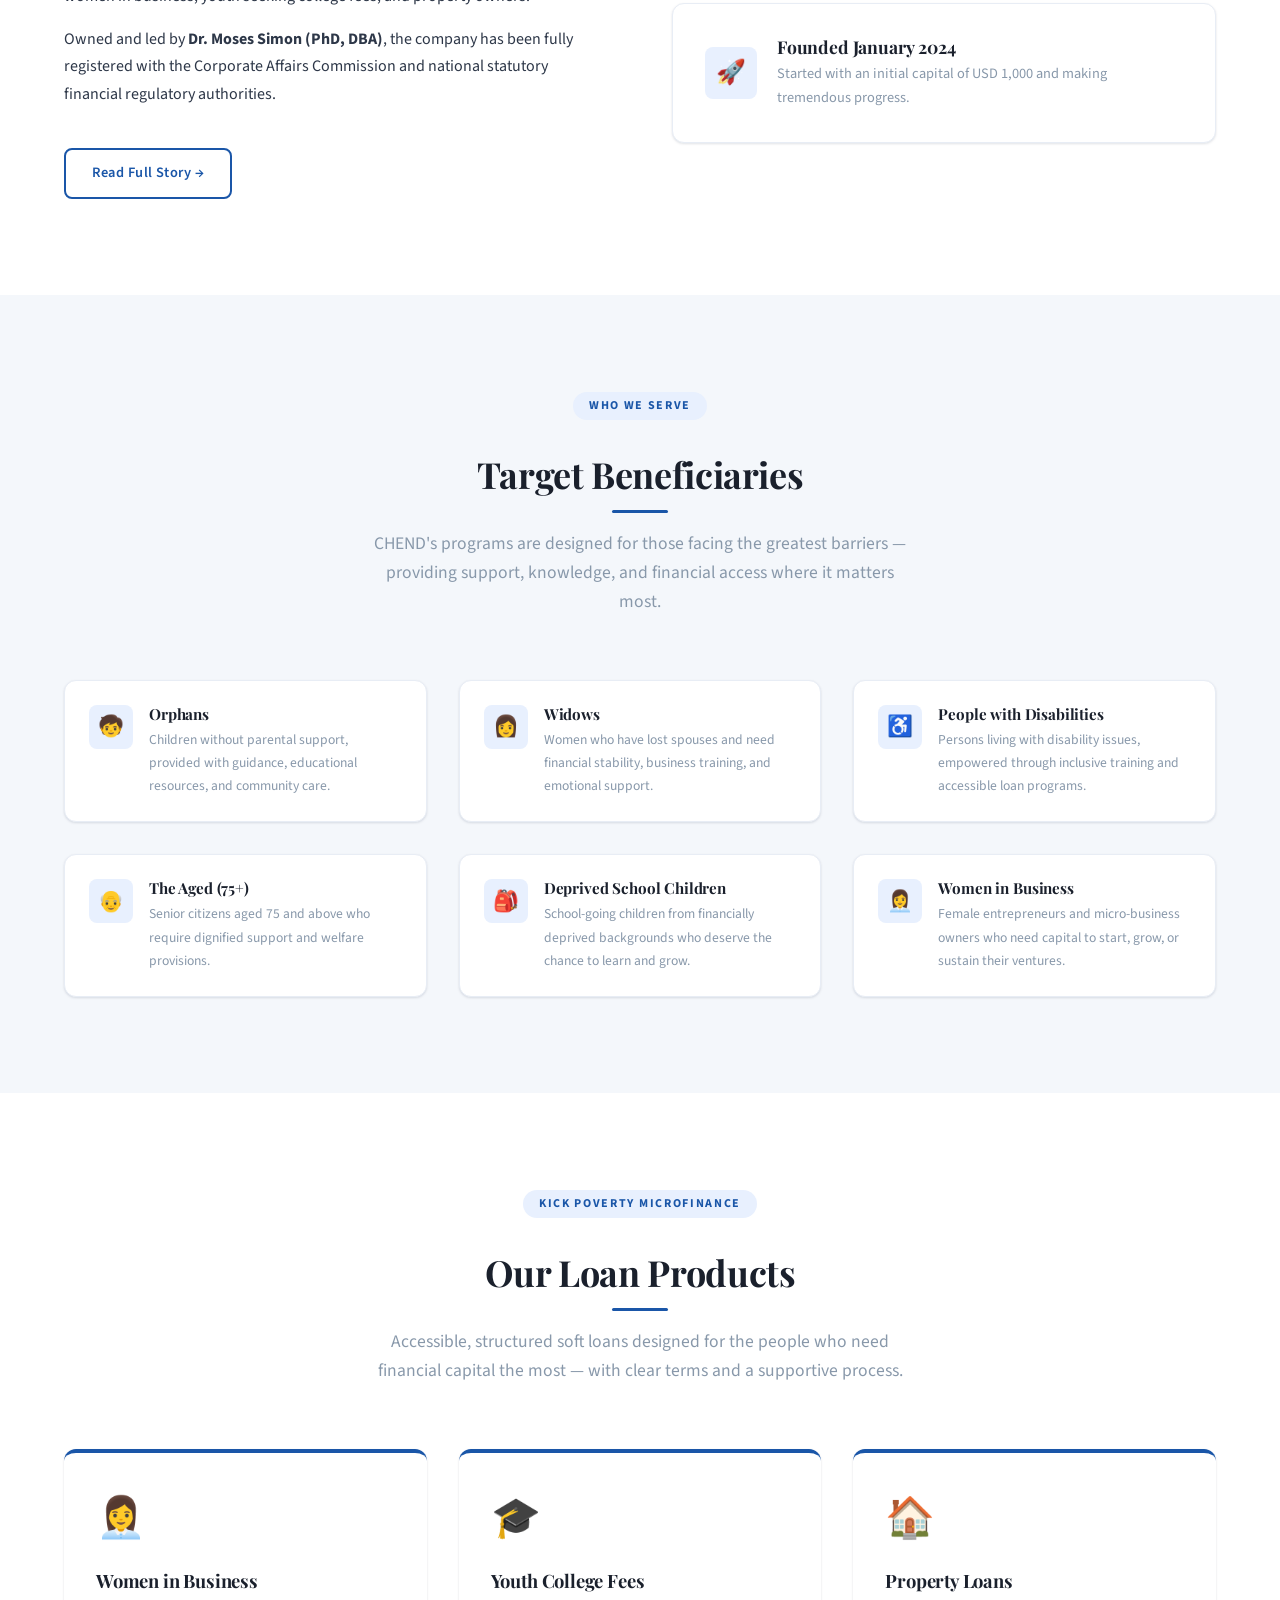
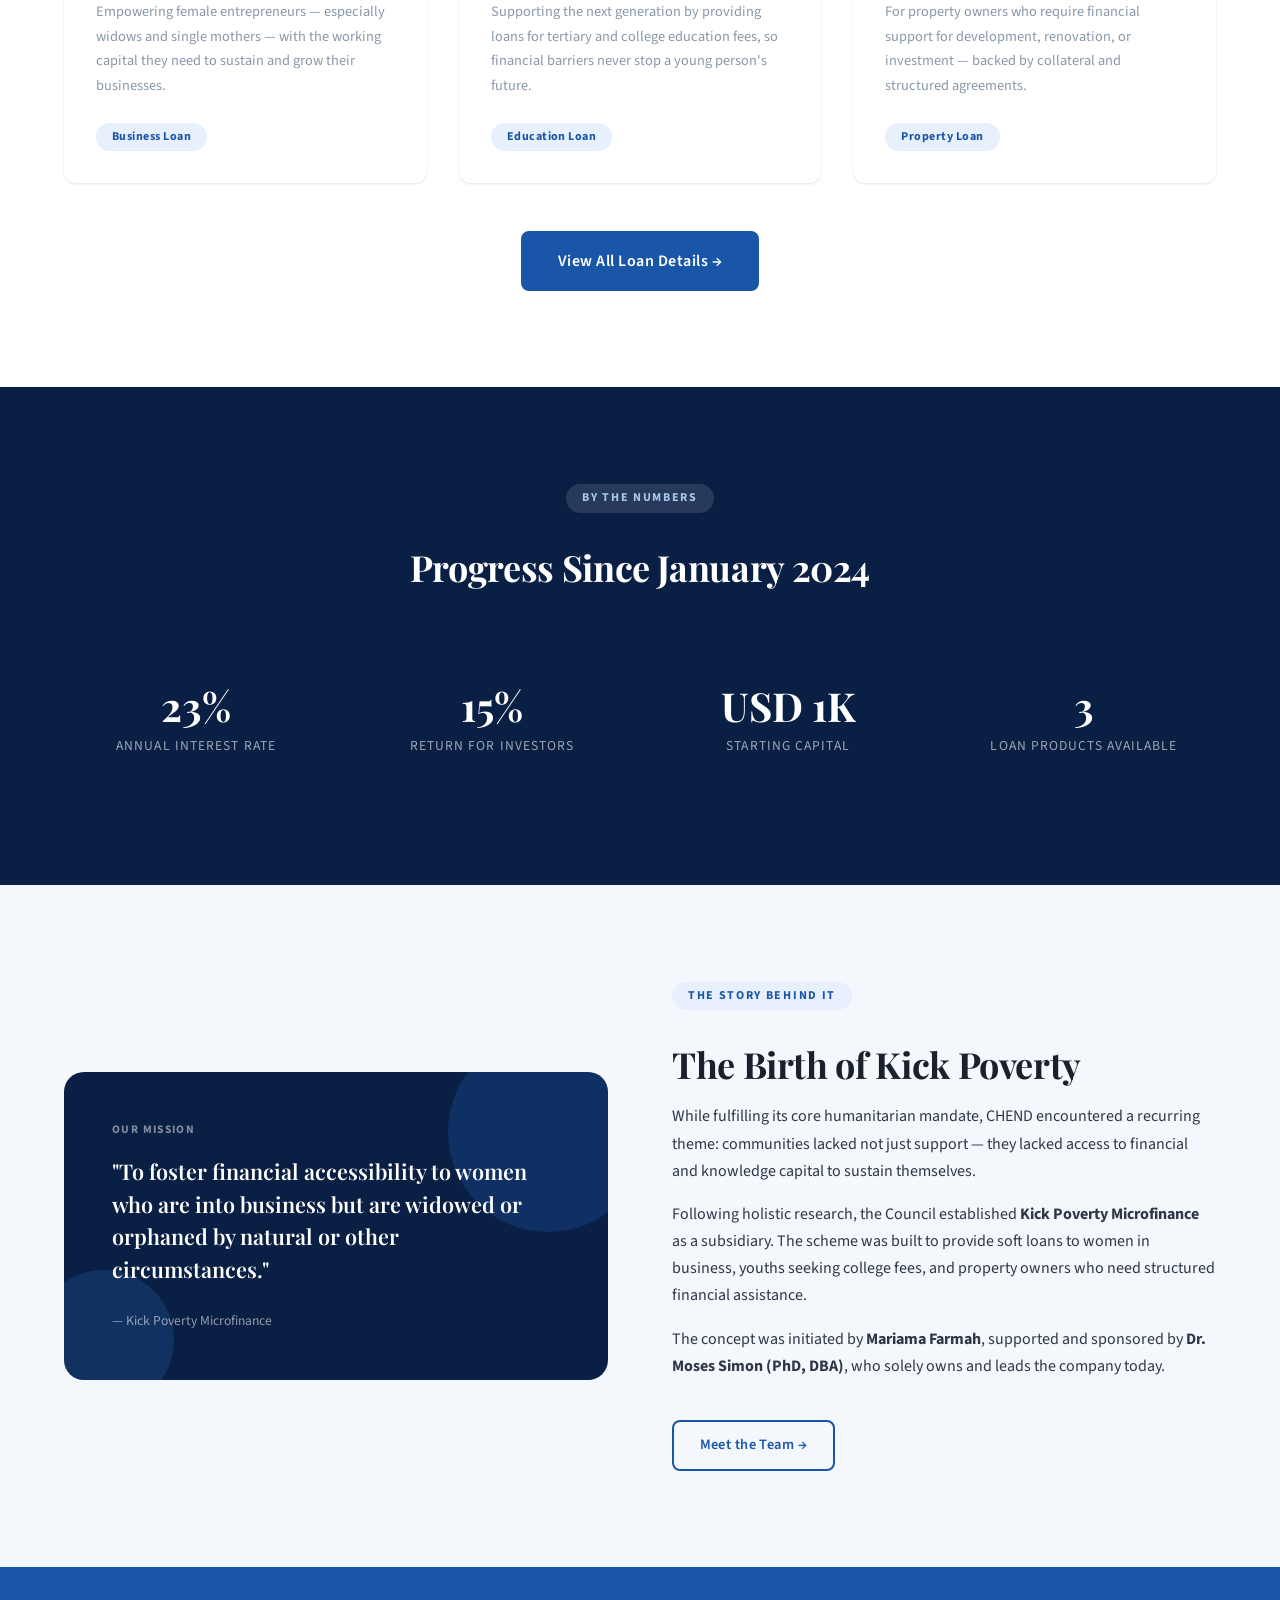
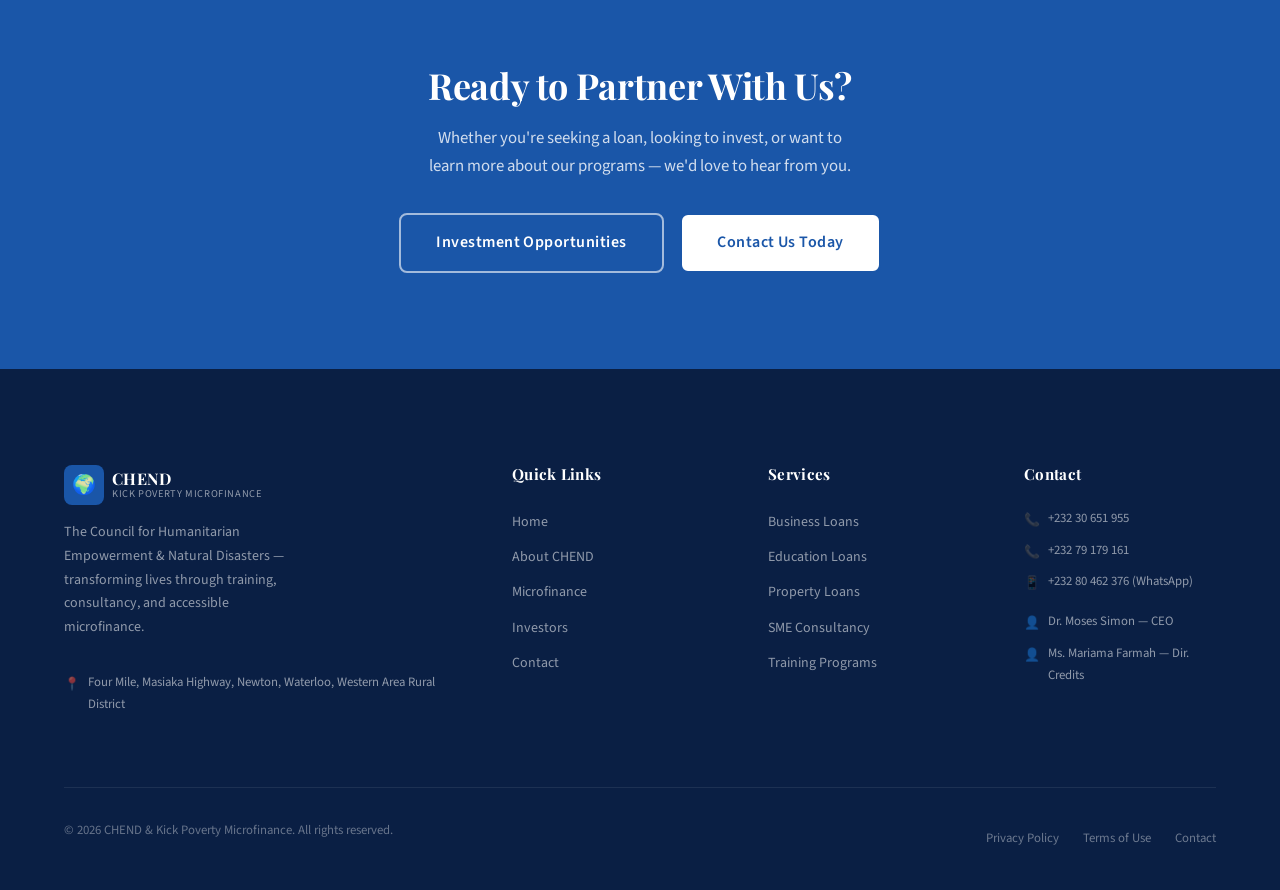
==== commit 7e9f2cbf: "Deleted and added" ====
--- a/index.html
+++ b/index.html
@@ -1,222 +1,830 @@
-<!DOCTYPE html>
-<!--
-  ================================================================
-  KICK POVERTY (KICK PO) MICROFINANCE — HOMEPAGE
-  ================================================================
-  File:        index.html
-  Location:    / (site root)
-  Description: Main landing page. Includes hero, mission intro,
-               key services overview, stats, and CTA block.
-
-  Structure:
-    1. <head>       — Meta, fonts, stylesheet link
-    2. #nav         — Navigation placeholder (injected by JS)
-    3. #top         — Anchor for back-to-top scroll target
-    4. .hero        — Full-viewport hero section
-    5. #mission     — Mission statement section
-    6. #services    — Services overview cards
-    7. #stats       — Key numbers strip
-    8. #cta         — Call-to-action callout
-    9. #footer      — Footer placeholder (injected by JS)
-
-  Mobile-first: base styles → tablet (640px) → desktop (1024px)
-  ================================================================
--->
+<!doctype html>
 <html lang="en">
-<head>
-  <meta charset="UTF-8">
-  <meta name="viewport" content="width=device-width, initial-scale=1.0">
-  <meta name="description" content="Kick Poverty (Kick Po) Microfinance Company — facilitating access to small loans for businesses and individuals in Sierra Leone. Founded January 2024.">
-  <title>Kick Poverty Microfinance | Empowering Communities</title>
-
-  <!-- Google Fonts: Playfair Display (display) + DM Sans (body) -->
-  <link rel="preconnect" href="https://fonts.googleapis.com">
-  <link rel="preconnect" href="https://fonts.gstatic.com" crossorigin>
-  <link href="https://fonts.googleapis.com/css2?family=Playfair+Display:wght@700&family=DM+Sans:wght@400;500;600&display=swap" rel="stylesheet">
-
-  <!-- Main stylesheet -->
-  <link rel="stylesheet" href="css/style.css">
-</head>
-<body id="top">
-
-  <!-- Navigation injected by components.js -->
-  <div id="nav-placeholder"></div>
-
-
-  <!-- ===========================================================
+  <head>
+    <meta charset="UTF-8" />
+    <meta name="viewport" content="width=device-width, initial-scale=1.0" />
+    <meta
+      name="description"
+      content="Council for Humanitarian Empowerment & Natural Disasters (CHEND) — Empowering communities through structured training, consultancy, and microfinance solutions in Sierra Leone."
+    />
+    <title>CHEND & Kick Poverty Microfinance | Home</title>
+
+    <!-- Google Fonts: Playfair Display (heading) + Source Sans 3 (body) -->
+    <link rel="preconnect" href="https://fonts.googleapis.com" />
+    <link rel="preconnect" href="https://fonts.gstatic.com" crossorigin />
+    <link
+      href="https://fonts.googleapis.com/css2?family=Playfair+Display:wght@600;700;800&family=Source+Sans+3:wght@400;500;600;700&display=swap"
+      rel="stylesheet"
+    />
+
+    <!-- Master stylesheet -->
+    <link rel="stylesheet" href="css/styles.css" />
+  </head>
+  <body>
+    <!-- =====================================================
+       NAVIGATION BAR
+       Sticky, collapses to hamburger on mobile/tablet
+  ====================================================== -->
+    <nav class="navbar" role="navigation" aria-label="Main navigation">
+      <div class="container container--wide">
+        <div class="navbar__inner">
+          <!-- Logo -->
+          <a href="index.html" class="navbar__logo" aria-label="CHEND Home">
+            <div class="navbar__logo-icon">🌍</div>
+            <div class="navbar__logo-text">
+              <span class="navbar__logo-main">CHEND</span>
+              <span class="navbar__logo-sub">Kick Poverty Microfinance</span>
+            </div>
+          </a>
+
+          <!-- Desktop links -->
+          <ul class="navbar__links" role="list">
+            <li><a href="index.html" class="navbar__link">Home</a></li>
+            <li><a href="pages/about.html" class="navbar__link">About</a></li>
+            <li>
+              <a href="pages/microfinance.html" class="navbar__link">Microfinance</a>
+            </li>
+            <li><a href="pages/investors.html" class="navbar__link">Investors</a></li>
+            <li><a href="pages/contact.html" class="navbar__link">Contact</a></li>
+          </ul>
+
+          <!-- CTA + Hamburger -->
+          <div class="flex" style="align-items: center; gap: 1rem">
+            <a
+              href="pages/contact.html"
+              class="btn btn--primary navbar__cta"
+              style="display: none"
+              id="navCTA"
+              >Get in Touch</a
+            >
+            <button
+              class="navbar__hamburger"
+              id="hamburger"
+              aria-label="Toggle navigation menu"
+              aria-expanded="false"
+              aria-controls="mobileMenu"
+            >
+              <span></span><span></span><span></span>
+            </button>
+          </div>
+        </div>
+      </div>
+
+      <!-- Mobile dropdown menu -->
+      <div
+        class="navbar__mobile-menu"
+        id="mobileMenu"
+        aria-hidden="true"
+        role="menu"
+      >
+        <a href="index.html" class="navbar__mobile-link" role="menuitem"
+          >Home</a
+        >
+        <a href="pages/about.html" class="navbar__mobile-link" role="menuitem"
+          >About Us</a
+        >
+        <a href="pages/microfinance.html" class="navbar__mobile-link" role="menuitem"
+          >Microfinance</a
+        >
+        <a href="pages/investors.html" class="navbar__mobile-link" role="menuitem"
+          >Investors</a
+        >
+        <a href="pages/contact.html" class="navbar__mobile-link" role="menuitem"
+          >Contact</a
+        >
+        <a
+          href="pages/contact.html"
+          class="btn btn--primary w-full mt-md"
+          style="justify-content: center"
+          >Get in Touch</a
+        >
+      </div>
+    </nav>
+
+    <!-- =====================================================
        HERO SECTION
-       Full-viewport opening with headline, subtext, and CTAs.
-       Stats strip at bottom shows 3 key numbers.
-  =========================================================== -->
-  <section class="hero" aria-label="Hero">
-    <div class="container">
-      <div class="hero__content">
-
-        <!-- Eyebrow label with accent dot -->
-        <div class="hero__eyebrow">
-          <span class="eyebrow">Microfinance · Sierra Leone</span>
-          <span class="hero__eyebrow-dot" aria-hidden="true"></span>
-          <span class="eyebrow">Est. 2024</span>
-        </div>
-
-        <!-- Main headline -->
-        <h1 class="hero__title">
-          Financial Access<br>
-          for <em>Every</em><br>
-          Entrepreneur
-        </h1>
-
-        <!-- Subtext -->
-        <p class="hero__subtitle">
-          Kick Poverty Microfinance provides fast, fair small loans
-          to business owners and service workers — especially in
-          emergency situations where speed matters most.
+       Full-viewport introduction with stats + loan types
+  ====================================================== -->
+    <section class="hero" aria-labelledby="heroTitle">
+      <div class="container">
+        <div class="hero__grid">
+          <!-- Left: Copy -->
+          <div class="hero__content">
+            <div class="hero__badge">
+              <span class="hero__badge-dot"></span>
+              Established 2024 · Sierra Leone
+            </div>
+
+            <h1 class="hero__title" id="heroTitle">
+              Empowering People,<br />
+              <em>Ending Poverty</em>
+            </h1>
+
+            <p class="hero__subtitle">
+              The Council for Humanitarian Empowerment &amp; Natural Disasters
+              (CHEND) and its subsidiary
+              <strong>Kick Poverty Microfinance</strong> deliver training,
+              consultancy, and accessible soft loans to those who need it most
+              across Sierra Leone.
+            </p>
+
+            <div class="hero__actions">
+              <a href="pages/microfinance.html" class="btn btn--primary btn--lg"
+                >Explore Loans</a
+              >
+              <a href="pages/about.html" class="btn btn--outline btn--lg"
+                >Learn About Us</a
+              >
+            </div>
+          </div>
+
+          <!-- Right: Info card -->
+          <div class="hero__visual" aria-hidden="true">
+            <div class="hero__card">
+              <!-- Quick stats -->
+              <div class="hero__stat-grid">
+                <div class="hero__stat">
+                  <div class="hero__stat-value" data-count="30" data-suffix="%">
+                    30%
+                  </div>
+                  <div class="hero__stat-label">Interest Rate</div>
+                </div>
+                <div class="hero__stat">
+                  <div class="hero__stat-value" data-count="20" data-suffix="%">
+                    20%
+                  </div>
+                  <div class="hero__stat-label">Investor Return</div>
+                </div>
+                <div class="hero__stat">
+                  <div class="hero__stat-value">2024</div>
+                  <div class="hero__stat-label">Founded</div>
+                </div>
+                <div class="hero__stat">
+                  <div class="hero__stat-value">Newton</div>
+                  <div class="hero__stat-label">Western Area</div>
+                </div>
+              </div>
+
+              <div class="hero__card-divider"></div>
+
+              <!-- Loan categories -->
+              <p
+                style="
+                  font-size: 0.72rem;
+                  text-transform: uppercase;
+                  letter-spacing: 0.1em;
+                  color: rgba(255, 255, 255, 0.45);
+                  margin-bottom: 0.75rem;
+                  font-weight: 700;
+                "
+              >
+                Loan Categories
+              </p>
+
+              <div class="hero__loan-item">
+                <div class="hero__loan-icon">👩‍💼</div>
+                <span class="hero__loan-text">Women in Business</span>
+              </div>
+              <div class="hero__loan-item">
+                <div class="hero__loan-icon">🎓</div>
+                <span class="hero__loan-text">Youth College Fees</span>
+              </div>
+              <div class="hero__loan-item">
+                <div class="hero__loan-icon">🏠</div>
+                <span class="hero__loan-text">Property Loans</span>
+              </div>
+            </div>
+          </div>
+        </div>
+      </div>
+    </section>
+
+    <!-- =====================================================
+       INTRO STRIP
+       Three pillars displayed in a bold colored band
+  ====================================================== -->
+    <div class="intro-strip" aria-label="Our three pillars">
+      <div class="container">
+        <div class="intro-strip__inner">
+          <div class="intro-strip__item reveal">
+            <span class="intro-strip__icon">🤝</span>
+            <strong class="intro-strip__title"
+              >Training &amp; Consultancy</strong
+            >
+            <p class="intro-strip__desc">
+              Structured programs for SMEs and corporate institutions.
+            </p>
+          </div>
+
+          <div class="intro-strip__item reveal reveal-delay-2">
+            <span class="intro-strip__icon">💰</span>
+            <strong class="intro-strip__title">Microfinance Loans</strong>
+            <p class="intro-strip__desc">
+              Soft loans for women, youth, and property owners.
+            </p>
+          </div>
+
+          <div class="intro-strip__item reveal reveal-delay-3">
+            <span class="intro-strip__icon">🌱</span>
+            <strong class="intro-strip__title">Community Impact</strong>
+            <p class="intro-strip__desc">
+              Serving orphans, widows, the aged, and those in need.
+            </p>
+          </div>
+        </div>
+      </div>
+    </div>
+
+    <!-- =====================================================
+       ABOUT OVERVIEW SECTION
+       Brief overview with link to full About page
+  ====================================================== -->
+    <section class="section" id="about">
+      <div class="container">
+        <div
+          style="
+            display: grid;
+            grid-template-columns: 1fr 1fr;
+            gap: 4rem;
+            align-items: center;
+          "
+        >
+          <!-- Text side -->
+          <div class="reveal">
+            <span class="section-label">Who We Are</span>
+            <h2 class="section-title mt-md">
+              A Council Built for Human Dignity
+            </h2>
+            <p>
+              The
+              <strong
+                >Council for Humanitarian Empowerment &amp; Natural Disasters
+                (CHEND)</strong
+              >
+              was established to address human capital and knowledge economy
+              challenges facing vulnerable communities in Sierra Leone.
+            </p>
+            <p>
+              During its core mandate, CHEND discovered the urgent need for
+              financial and knowledge capital among the communities it served.
+              This led to the birth of
+              <strong>Kick Poverty Microfinance</strong> — a subsidiary that
+              provides accessible soft loans to women in business, youth seeking
+              college fees, and property owners.
+            </p>
+            <p>
+              Owned and led by <strong>Dr. Moses Simon (PhD, DBA)</strong>, the
+              company has been fully registered with the Corporate Affairs
+              Commission and national statutory financial regulatory
+              authorities.
+            </p>
+            <a href="pages/about.html" class="btn btn--outline-dark mt-lg"
+              >Read Full Story →</a
+            >
+          </div>
+
+          <!-- Visual side: key facts -->
+          <div class="reveal reveal-delay-2">
+            <div style="display: flex; flex-direction: column; gap: 1rem">
+              <!-- Fact card 1 -->
+              <div
+                class="card"
+                style="display: flex; align-items: center; gap: 1.25rem"
+              >
+                <div class="card__icon" style="margin: 0; flex-shrink: 0">
+                  📍
+                </div>
+                <div>
+                  <h4 class="card__title" style="margin: 0 0 0.25rem">
+                    Official Address
+                  </h4>
+                  <p class="card__body" style="margin: 0">
+                    Four Mile, Masiaka Highway, Newton, Waterloo — Western Area
+                    Rural District
+                  </p>
+                </div>
+              </div>
+
+              <!-- Fact card 2 -->
+              <div
+                class="card"
+                style="display: flex; align-items: center; gap: 1.25rem"
+              >
+                <div class="card__icon" style="margin: 0; flex-shrink: 0">
+                  🏛️
+                </div>
+                <div>
+                  <h4 class="card__title" style="margin: 0 0 0.25rem">
+                    Fully Registered
+                  </h4>
+                  <p class="card__body" style="margin: 0">
+                    Corporate Affairs Commission &amp; national statutory
+                    financial regulatory authorities
+                  </p>
+                </div>
+              </div>
+
+              <!-- Fact card 3 -->
+              <div
+                class="card"
+                style="display: flex; align-items: center; gap: 1.25rem"
+              >
+                <div class="card__icon" style="margin: 0; flex-shrink: 0">
+                  🚀
+                </div>
+                <div>
+                  <h4 class="card__title" style="margin: 0 0 0.25rem">
+                    Founded January 2024
+                  </h4>
+                  <p class="card__body" style="margin: 0">
+                    Started with an initial capital of USD 1,000 and making
+                    tremendous progress.
+                  </p>
+                </div>
+              </div>
+            </div>
+          </div>
+        </div>
+      </div>
+    </section>
+
+    <!-- =====================================================
+       TARGET BENEFICIARIES SECTION
+       Who CHEND serves — displayed as icon cards
+  ====================================================== -->
+    <section class="section section--alt" id="beneficiaries">
+      <div class="container">
+        <div class="section-header reveal">
+          <span class="section-label">Who We Serve</span>
+          <h2 class="section-title section-title--underlined mt-md">
+            Target Beneficiaries
+          </h2>
+          <p class="section-subtitle">
+            CHEND's programs are designed for those facing the greatest barriers
+            — providing support, knowledge, and financial access where it
+            matters most.
+          </p>
+        </div>
+
+        <!-- Beneficiary cards grid -->
+        <div class="grid grid--3" style="grid-template-columns: repeat(3, 1fr)">
+          <div class="target-card reveal">
+            <div class="target-card__icon">🧒</div>
+            <div>
+              <h4 class="target-card__title">Orphans</h4>
+              <p class="target-card__desc">
+                Children without parental support, provided with guidance,
+                educational resources, and community care.
+              </p>
+            </div>
+          </div>
+
+          <div class="target-card reveal reveal-delay-1">
+            <div class="target-card__icon">👩</div>
+            <div>
+              <h4 class="target-card__title">Widows</h4>
+              <p class="target-card__desc">
+                Women who have lost spouses and need financial stability,
+                business training, and emotional support.
+              </p>
+            </div>
+          </div>
+
+          <div class="target-card reveal reveal-delay-2">
+            <div class="target-card__icon">♿</div>
+            <div>
+              <h4 class="target-card__title">People with Disabilities</h4>
+              <p class="target-card__desc">
+                Persons living with disability issues, empowered through
+                inclusive training and accessible loan programs.
+              </p>
+            </div>
+          </div>
+
+          <div class="target-card reveal reveal-delay-1">
+            <div class="target-card__icon">👴</div>
+            <div>
+              <h4 class="target-card__title">The Aged (75+)</h4>
+              <p class="target-card__desc">
+                Senior citizens aged 75 and above who require dignified support
+                and welfare provisions.
+              </p>
+            </div>
+          </div>
+
+          <div class="target-card reveal reveal-delay-2">
+            <div class="target-card__icon">🎒</div>
+            <div>
+              <h4 class="target-card__title">Deprived School Children</h4>
+              <p class="target-card__desc">
+                School-going children from financially deprived backgrounds who
+                deserve the chance to learn and grow.
+              </p>
+            </div>
+          </div>
+
+          <div class="target-card reveal reveal-delay-3">
+            <div class="target-card__icon">👩‍💼</div>
+            <div>
+              <h4 class="target-card__title">Women in Business</h4>
+              <p class="target-card__desc">
+                Female entrepreneurs and micro-business owners who need capital
+                to start, grow, or sustain their ventures.
+              </p>
+            </div>
+          </div>
+        </div>
+      </div>
+    </section>
+
+    <!-- =====================================================
+       LOAN TYPES SECTION
+       Three main loan products Kick Poverty offers
+  ====================================================== -->
+    <section class="section" id="loans">
+      <div class="container">
+        <div class="section-header reveal">
+          <span class="section-label">Kick Poverty Microfinance</span>
+          <h2 class="section-title section-title--underlined mt-md">
+            Our Loan Products
+          </h2>
+          <p class="section-subtitle">
+            Accessible, structured soft loans designed for the people who need
+            financial capital the most — with clear terms and a supportive
+            process.
+          </p>
+        </div>
+
+        <div class="grid grid--3">
+          <!-- Loan Card: Women in Business -->
+          <div class="loan-card reveal">
+            <div class="loan-card__icon">👩‍💼</div>
+            <h3 class="loan-card__title">Women in Business</h3>
+            <p class="loan-card__desc">
+              Empowering female entrepreneurs — especially widows and single
+              mothers — with the working capital they need to sustain and grow
+              their businesses.
+            </p>
+            <span class="loan-card__badge">Business Loan</span>
+          </div>
+
+          <!-- Loan Card: Youth College Fees -->
+          <div class="loan-card reveal reveal-delay-2">
+            <div class="loan-card__icon">🎓</div>
+            <h3 class="loan-card__title">Youth College Fees</h3>
+            <p class="loan-card__desc">
+              Supporting the next generation by providing loans for tertiary and
+              college education fees, so financial barriers never stop a young
+              person's future.
+            </p>
+            <span class="loan-card__badge">Education Loan</span>
+          </div>
+
+          <!-- Loan Card: Property Loans -->
+          <div class="loan-card reveal reveal-delay-3">
+            <div class="loan-card__icon">🏠</div>
+            <h3 class="loan-card__title">Property Loans</h3>
+            <p class="loan-card__desc">
+              For property owners who require financial support for development,
+              renovation, or investment — backed by collateral and structured
+              agreements.
+            </p>
+            <span class="loan-card__badge">Property Loan</span>
+          </div>
+        </div>
+
+        <div class="text-center mt-2xl reveal">
+          <a href="pages/microfinance.html" class="btn btn--primary btn--lg"
+            >View All Loan Details →</a
+          >
+        </div>
+      </div>
+    </section>
+
+    <!-- =====================================================
+       STATS BAND
+       Key numbers displayed prominently
+  ====================================================== -->
+    <section class="section section--dark" aria-label="Key figures">
+      <div class="container">
+        <div class="section-header reveal">
+          <span class="section-label">By the Numbers</span>
+          <h2 class="section-title mt-md">Progress Since January 2024</h2>
+        </div>
+
+        <div class="grid grid--4">
+          <div class="stat-card reveal">
+            <div class="stat-card__number" data-count="30" data-suffix="%">
+              30%
+            </div>
+            <div class="stat-card__label">Annual Interest Rate</div>
+          </div>
+          <div class="stat-card reveal reveal-delay-1">
+            <div class="stat-card__number" data-count="20" data-suffix="%">
+              20%
+            </div>
+            <div class="stat-card__label">Return for Investors</div>
+          </div>
+          <div class="stat-card reveal reveal-delay-2">
+            <div class="stat-card__number">USD 1K</div>
+            <div class="stat-card__label">Starting Capital</div>
+          </div>
+          <div class="stat-card reveal reveal-delay-3">
+            <div class="stat-card__number">3</div>
+            <div class="stat-card__label">Loan Products Available</div>
+          </div>
+        </div>
+      </div>
+    </section>
+
+    <!-- =====================================================
+       MISSION SECTION
+       Mission statement with visual layout
+  ====================================================== -->
+    <section class="section section--alt">
+      <div class="container">
+        <div
+          style="
+            display: grid;
+            grid-template-columns: 1fr 1fr;
+            gap: 4rem;
+            align-items: center;
+          "
+        >
+          <!-- Visual side -->
+          <div class="reveal">
+            <div
+              style="
+                background: var(--color-navy);
+                border-radius: var(--radius-xl);
+                padding: 3rem;
+                color: white;
+                position: relative;
+                overflow: hidden;
+              "
+            >
+              <!-- Decorative circle -->
+              <div
+                style="
+                  position: absolute;
+                  top: -40px;
+                  right: -40px;
+                  width: 200px;
+                  height: 200px;
+                  background: rgba(26, 86, 168, 0.3);
+                  border-radius: 50%;
+                "
+              ></div>
+              <div
+                style="
+                  position: absolute;
+                  bottom: -30px;
+                  left: -30px;
+                  width: 140px;
+                  height: 140px;
+                  background: rgba(45, 125, 210, 0.2);
+                  border-radius: 50%;
+                "
+              ></div>
+
+              <div style="position: relative; z-index: 1">
+                <p
+                  style="
+                    font-size: 0.72rem;
+                    text-transform: uppercase;
+                    letter-spacing: 0.12em;
+                    color: rgba(255, 255, 255, 0.5);
+                    font-weight: 700;
+                    margin-bottom: 1rem;
+                  "
+                >
+                  Our Mission
+                </p>
+                <blockquote
+                  style="
+                    font-family: var(--font-heading);
+                    font-size: 1.35rem;
+                    font-weight: 600;
+                    line-height: 1.5;
+                    color: white;
+                    border: none;
+                    padding: 0;
+                    margin: 0 0 1.5rem;
+                  "
+                >
+                  "To foster financial accessibility to women who are into
+                  business but are widowed or orphaned by natural or other
+                  circumstances."
+                </blockquote>
+                <p
+                  style="
+                    font-size: 0.85rem;
+                    color: rgba(255, 255, 255, 0.55);
+                    margin: 0;
+                  "
+                >
+                  — Kick Poverty Microfinance
+                </p>
+              </div>
+            </div>
+          </div>
+
+          <!-- Text side -->
+          <div class="reveal reveal-delay-2">
+            <span class="section-label">The Story Behind It</span>
+            <h2 class="section-title mt-md">The Birth of Kick Poverty</h2>
+            <p>
+              While fulfilling its core humanitarian mandate, CHEND encountered
+              a recurring theme: communities lacked not just support — they
+              lacked access to financial and knowledge capital to sustain
+              themselves.
+            </p>
+            <p>
+              Following holistic research, the Council established
+              <strong>Kick Poverty Microfinance</strong> as a subsidiary. The
+              scheme was built to provide soft loans to women in business,
+              youths seeking college fees, and property owners who need
+              structured financial assistance.
+            </p>
+            <p>
+              The concept was initiated by <strong>Mariama Farmah</strong>,
+              supported and sponsored by
+              <strong>Dr. Moses Simon (PhD, DBA)</strong>, who solely owns and
+              leads the company today.
+            </p>
+            <a href="pages/about.html" class="btn btn--outline-dark mt-lg"
+              >Meet the Team →</a
+            >
+          </div>
+        </div>
+      </div>
+    </section>
+
+    <!-- =====================================================
+       CTA BAND
+       Call to action — invest or apply
+  ====================================================== -->
+    <section class="cta-band" aria-label="Call to action">
+      <div class="container">
+        <h2>Ready to Partner With Us?</h2>
+        <p>
+          Whether you're seeking a loan, looking to invest, or want to learn
+          more about our programs — we'd love to hear from you.
         </p>
-
-        <!-- CTA buttons -->
-        <div class="hero__actions">
-          <a href="pages/services.html" class="btn btn--primary">Our Services</a>
-          <a href="pages/contact.html"  class="btn btn--secondary">Get in Touch</a>
-        </div>
-
-      </div>
-    </div>
-
-    <!-- Key stats strip at bottom of hero -->
-    <div class="hero__stats">
+        <div class="cta-band__actions">
+          <a href="pages/investors.html" class="btn btn--outline btn--lg"
+            >Investment Opportunities</a
+          >
+          <a
+            href="pages/contact.html"
+            class="btn btn--primary btn--lg"
+            style="background: white; color: var(--color-blue)"
+            >Contact Us Today</a
+          >
+        </div>
+      </div>
+    </section>
+
+    <!-- =====================================================
+       FOOTER
+       Navigation, contact details, copyright
+  ====================================================== -->
+    <footer class="footer" role="contentinfo">
       <div class="container">
-        <div class="hero__stats-inner">
-          <div class="hero__stat">
-            <div class="hero__stat-number">2024</div>
-            <div class="hero__stat-label">Founded</div>
-          </div>
-          <div class="hero__stat">
-            <div class="hero__stat-number">30%</div>
-            <div class="hero__stat-label">Interest Rate</div>
-          </div>
-          <div class="hero__stat">
-            <div class="hero__stat-number">20%</div>
-            <div class="hero__stat-label">Investor Return</div>
-          </div>
-          <div class="hero__stat">
-            <div class="hero__stat-number">Le200K</div>
-            <div class="hero__stat-label">Min. Investment</div>
-          </div>
-        </div>
-      </div>
-    </div>
-  </section>
-
-
-  <!-- ===========================================================
-       MISSION SECTION
-       Concise mission statement with supporting context.
-  =========================================================== -->
-  <section class="section" id="mission" aria-labelledby="mission-heading">
-    <div class="container container--narrow">
-      <div class="section-header reveal">
-        <span class="eyebrow">Our Purpose</span>
-        <h2 id="mission-heading">Built to Break the Poverty Cycle</h2>
-        <p class="lead">
-          Kick Poverty was formed to give widowed and orphaned women
-          in business the financial foothold they deserve — quickly,
-          fairly, and without unnecessary barriers.
-        </p>
-      </div>
-
-      <!-- Three pillar cards -->
-      <div class="cards-grid reveal-stagger">
-
-        <div class="card">
-          <div class="card__icon" aria-hidden="true">⚡</div>
-          <h3 class="card__title">Fast Disbursement</h3>
-          <p>Loans released quickly — especially in emergency situations — because financial urgency cannot wait.</p>
-        </div>
-
-        <div class="card">
-          <div class="card__icon" aria-hidden="true">🤝</div>
-          <h3 class="card__title">Inclusive Access</h3>
-          <p>Serving women who are widowed or orphaned by natural or other circumstances, ensuring no one is left behind.</p>
-        </div>
-
-        <div class="card">
-          <div class="card__icon" aria-hidden="true">📋</div>
-          <h3 class="card__title">Responsible Lending</h3>
-          <p>Every applicant is properly screened, with guarantors and collateral in place, protecting both borrowers and the company.</p>
-        </div>
-
-      </div>
-    </div>
-  </section>
-
-
-  <!-- ===========================================================
-       STATS SECTION — alternating background
-  =========================================================== -->
-  <section class="section section--alt" aria-labelledby="stats-heading">
-    <div class="container">
-      <div class="section-header section-header--center reveal">
-        <span class="eyebrow">By the Numbers</span>
-        <h2 id="stats-heading">Steady Growth Since Day One</h2>
-      </div>
-
-      <div class="stats-grid reveal-stagger">
-        <div class="stat-card">
-          <div class="stat-card__number">Le20,000</div>
-          <div class="stat-card__label">Initial Capital (New Leones)</div>
-        </div>
-        <div class="stat-card">
-          <div class="stat-card__number">USD 1,000</div>
-          <div class="stat-card__label">Equivalent Starting Capital</div>
-        </div>
-        <div class="stat-card">
-          <div class="stat-card__number">6</div>
-          <div class="stat-card__label">Core Staff Members</div>
-        </div>
-        <div class="stat-card">
-          <div class="stat-card__number">100%</div>
-          <div class="stat-card__label">Registered &amp; Compliant</div>
-        </div>
-      </div>
-    </div>
-  </section>
-
-
-  <!-- ===========================================================
-       CTA CALLOUT
-  =========================================================== -->
-  <section class="section" aria-labelledby="cta-heading">
-    <div class="container container--narrow">
-      <div class="callout reveal">
-        <p class="callout__text" id="cta-heading">
-          Ready to invest in community-driven<br>financial growth?
-        </p>
-        <p class="callout__sub">
-          Investors earn 20% annual returns on a minimum of Le200,000 (USD&nbsp;10,000).
-          An official agreement is signed for every investment.
-        </p>
-        <br>
-        <div style="position:relative; z-index:1; display:flex; justify-content:center; gap:1rem; flex-wrap:wrap;">
-          <a href="pages/investors.html" class="btn btn--primary">Investor Details</a>
-          <a href="pages/contact.html"   class="btn btn--secondary">Contact Us</a>
-        </div>
-      </div>
-    </div>
-  </section>
-
-
-  <!-- Footer injected by components.js -->
-  <div id="footer-placeholder"></div>
-
-
-  <!-- Scripts -->
-  <script src="js/components.js"></script>
-  <script>
-    // Inject shared nav and footer (base path = '' for root index)
-    injectNav('');
-    injectFooter('');
-  </script>
-  <script src="js/main.js"></script>
-
-</body>
+        <div class="footer__grid">
+          <!-- Brand column -->
+          <div>
+            <a
+              href="index.html"
+              class="navbar__logo"
+              style="margin-bottom: 1rem"
+            >
+              <div class="navbar__logo-icon">🌍</div>
+              <div class="navbar__logo-text">
+                <span class="navbar__logo-main">CHEND</span>
+                <span class="navbar__logo-sub">Kick Poverty Microfinance</span>
+              </div>
+            </a>
+            <p class="footer__brand-desc">
+              The Council for Humanitarian Empowerment &amp; Natural Disasters —
+              transforming lives through training, consultancy, and accessible
+              microfinance.
+            </p>
+            <div class="footer__contact-item">
+              <span>📍</span>
+              <span
+                >Four Mile, Masiaka Highway, Newton, Waterloo, Western Area
+                Rural District</span
+              >
+            </div>
+          </div>
+
+          <!-- Quick Links -->
+          <div>
+            <h4 class="footer__col-title">Quick Links</h4>
+            <ul class="footer__links">
+              <li><a href="index.html" class="footer__link">Home</a></li>
+              <li><a href="pages/about.html" class="footer__link">About CHEND</a></li>
+              <li>
+                <a href="pages/microfinance.html" class="footer__link"
+                  >Microfinance</a
+                >
+              </li>
+              <li>
+                <a href="pages/investors.html" class="footer__link">Investors</a>
+              </li>
+              <li><a href="pages/contact.html" class="footer__link">Contact</a></li>
+            </ul>
+          </div>
+
+          <!-- Services -->
+          <div>
+            <h4 class="footer__col-title">Services</h4>
+            <ul class="footer__links">
+              <li>
+                <a href="pages/microfinance.html" class="footer__link"
+                  >Business Loans</a
+                >
+              </li>
+              <li>
+                <a href="pages/microfinance.html" class="footer__link"
+                  >Education Loans</a
+                >
+              </li>
+              <li>
+                <a href="pages/microfinance.html" class="footer__link"
+                  >Property Loans</a
+                >
+              </li>
+              <li>
+                <a href="pages/about.html" class="footer__link">SME Consultancy</a>
+              </li>
+              <li>
+                <a href="pages/about.html" class="footer__link">Training Programs</a>
+              </li>
+            </ul>
+          </div>
+
+          <!-- Contact -->
+          <div>
+            <h4 class="footer__col-title">Contact</h4>
+            <div class="footer__contact-item">
+              <span>📞</span>
+              <span>+232 30 651 955</span>
+            </div>
+            <div class="footer__contact-item">
+              <span>📞</span>
+              <span>+232 79 179 161</span>
+            </div>
+            <div class="footer__contact-item">
+              <span>📱</span>
+              <span>+232 80 462 376 (WhatsApp)</span>
+            </div>
+            <div class="footer__contact-item" style="margin-top: 1rem">
+              <span>👤</span>
+              <span>Dr. Moses Simon — CEO</span>
+            </div>
+            <div class="footer__contact-item">
+              <span>👤</span>
+              <span>Ms. Mariama Farmah — Dir. Credits</span>
+            </div>
+          </div>
+        </div>
+
+        <!-- Bottom bar -->
+        <div class="footer__bottom">
+          <p class="footer__copyright">
+            &copy; <span id="currentYear"></span> CHEND &amp; Kick Poverty
+            Microfinance. All rights reserved.
+          </p>
+          <div class="footer__bottom-links">
+            <a href="#" class="footer__bottom-link">Privacy Policy</a>
+            <a href="#" class="footer__bottom-link">Terms of Use</a>
+            <a href="pages/contact.html" class="footer__bottom-link">Contact</a>
+          </div>
+        </div>
+      </div>
+    </footer>
+
+    <!-- WhatsApp floating button -->
+    <a
+      href="https://wa.me/23279179161"
+      class="whatsapp-float"
+      target="_blank"
+      rel="noopener noreferrer"
+      aria-label="Chat on WhatsApp"
+      title="Chat with us on WhatsApp"
+      >💬</a
+    >
+
+    <!-- Main JavaScript -->
+    <script src="js/main.js"></script>
+
+    <!-- Show CTA in nav on larger screens -->
+    <script>
+      if (window.innerWidth >= 768) {
+        document.getElementById("navCTA").style.display = "inline-flex";
+      }
+    </script>
+  </body>
 </html>
--- a/css/styles.css
+++ b/css/styles.css
@@ -0,0 +1,1410 @@
+/* ============================================================
+   CHEND & KICK POVERTY MICROFINANCE — MASTER STYLESHEET
+   Corporate · Professional · Responsive
+   Color Palette: Navy Blue, Steel Blue, White, Light Gray
+   ============================================================ */
+
+/* ─── CSS CUSTOM PROPERTIES (Design Tokens) ─── */
+:root {
+  /* Primary Brand Colors */
+  --color-navy:       #0a1f44;   /* Deep navy — headers, hero backgrounds */
+  --color-blue:       #1a56a8;   /* Corporate blue — buttons, accents */
+  --color-blue-light: #2d7dd2;   /* Lighter blue — hover states, highlights */
+  --color-steel:      #4a7fb5;   /* Steel blue — secondary elements */
+
+  /* Neutral Colors */
+  --color-white:      #ffffff;
+  --color-off-white:  #f4f7fb;   /* Section backgrounds */
+  --color-light-gray: #e8edf5;   /* Borders, dividers */
+  --color-mid-gray:   #8898aa;   /* Subtext, captions */
+  --color-dark-gray:  #2d3748;   /* Body text */
+  --color-text:       #1a202c;   /* Headings */
+
+  /* Accent */
+  --color-accent:     #1a56a8;
+  --color-accent-alt: #e8f0fe;   /* Light blue tint — card backgrounds */
+
+  /* Typography */
+  --font-heading: 'Playfair Display', Georgia, serif;
+  --font-body:    'Source Sans 3', 'Segoe UI', sans-serif;
+  --font-mono:    'Courier New', monospace;
+
+  /* Spacing Scale */
+  --space-xs:  0.25rem;
+  --space-sm:  0.5rem;
+  --space-md:  1rem;
+  --space-lg:  1.5rem;
+  --space-xl:  2rem;
+  --space-2xl: 3rem;
+  --space-3xl: 4rem;
+  --space-4xl: 6rem;
+
+  /* Border Radius */
+  --radius-sm:  4px;
+  --radius-md:  8px;
+  --radius-lg:  12px;
+  --radius-xl:  20px;
+  --radius-full: 9999px;
+
+  /* Shadows */
+  --shadow-sm:  0 1px 3px rgba(10,31,68,0.08), 0 1px 2px rgba(10,31,68,0.05);
+  --shadow-md:  0 4px 16px rgba(10,31,68,0.10), 0 2px 6px rgba(10,31,68,0.06);
+  --shadow-lg:  0 10px 40px rgba(10,31,68,0.14), 0 4px 12px rgba(10,31,68,0.08);
+  --shadow-xl:  0 20px 60px rgba(10,31,68,0.18);
+
+  /* Transitions */
+  --transition-fast:   150ms ease;
+  --transition-normal: 300ms ease;
+  --transition-slow:   500ms ease;
+
+  /* Layout */
+  --max-width:  1200px;
+  --nav-height: 72px;
+}
+
+/* ─── RESET & BASE ─── */
+*,
+*::before,
+*::after {
+  box-sizing: border-box;
+  margin: 0;
+  padding: 0;
+}
+
+html {
+  font-size: 16px;
+  scroll-behavior: smooth;
+  -webkit-text-size-adjust: 100%;
+}
+
+body {
+  font-family: var(--font-body);
+  font-size: 1rem;
+  line-height: 1.7;
+  color: var(--color-dark-gray);
+  background-color: var(--color-white);
+  overflow-x: hidden;
+}
+
+img {
+  max-width: 100%;
+  height: auto;
+  display: block;
+}
+
+a {
+  color: var(--color-blue);
+  text-decoration: none;
+  transition: color var(--transition-fast);
+}
+
+a:hover {
+  color: var(--color-blue-light);
+}
+
+ul, ol {
+  list-style: none;
+}
+
+/* ─── TYPOGRAPHY ─── */
+h1, h2, h3, h4, h5, h6 {
+  font-family: var(--font-heading);
+  font-weight: 700;
+  color: var(--color-text);
+  line-height: 1.25;
+  letter-spacing: -0.01em;
+}
+
+h1 { font-size: clamp(2rem, 5vw, 3.25rem); }
+h2 { font-size: clamp(1.5rem, 3.5vw, 2.25rem); }
+h3 { font-size: clamp(1.2rem, 2.5vw, 1.5rem); }
+h4 { font-size: 1.125rem; }
+
+p {
+  margin-bottom: var(--space-md);
+  max-width: 70ch;
+}
+
+p:last-child { margin-bottom: 0; }
+
+/* ─── LAYOUT UTILITIES ─── */
+.container {
+  width: 100%;
+  max-width: var(--max-width);
+  margin: 0 auto;
+  padding: 0 var(--space-lg);
+}
+
+/* Wider container for nav */
+.container--wide {
+  max-width: 1400px;
+}
+
+.section {
+  padding: var(--space-4xl) 0;
+}
+
+.section--alt {
+  background-color: var(--color-off-white);
+}
+
+.section--dark {
+  background-color: var(--color-navy);
+  color: var(--color-white);
+}
+
+.section--dark h1,
+.section--dark h2,
+.section--dark h3,
+.section--dark h4 {
+  color: var(--color-white);
+}
+
+.section--dark p {
+  color: rgba(255,255,255,0.82);
+}
+
+/* Grid helpers */
+.grid {
+  display: grid;
+  gap: var(--space-xl);
+}
+
+.grid--2 { grid-template-columns: repeat(2, 1fr); }
+.grid--3 { grid-template-columns: repeat(3, 1fr); }
+.grid--4 { grid-template-columns: repeat(4, 1fr); }
+
+/* Flex helpers */
+.flex        { display: flex; }
+.flex-center { display: flex; align-items: center; justify-content: center; }
+.flex-between{ display: flex; align-items: center; justify-content: space-between; }
+
+/* ─── SECTION HEADER (reusable label + title + subtitle) ─── */
+.section-header {
+  text-align: center;
+  margin-bottom: var(--space-3xl);
+}
+
+.section-label {
+  display: inline-block;
+  font-family: var(--font-body);
+  font-size: 0.75rem;
+  font-weight: 700;
+  letter-spacing: 0.14em;
+  text-transform: uppercase;
+  color: var(--color-blue);
+  background: var(--color-accent-alt);
+  padding: var(--space-xs) var(--space-md);
+  border-radius: var(--radius-full);
+  margin-bottom: var(--space-md);
+}
+
+.section--dark .section-label {
+  background: rgba(255,255,255,0.12);
+  color: #a8c8f0;
+}
+
+.section-title {
+  margin-bottom: var(--space-md);
+}
+
+.section-subtitle {
+  font-size: 1.1rem;
+  color: var(--color-mid-gray);
+  max-width: 60ch;
+  margin: 0 auto;
+  line-height: 1.65;
+}
+
+.section--dark .section-subtitle {
+  color: rgba(255,255,255,0.65);
+}
+
+/* Decorative underline on section titles */
+.section-title--underlined {
+  position: relative;
+  padding-bottom: var(--space-md);
+}
+
+.section-title--underlined::after {
+  content: '';
+  position: absolute;
+  bottom: 0;
+  left: 50%;
+  transform: translateX(-50%);
+  width: 56px;
+  height: 3px;
+  background: var(--color-blue);
+  border-radius: var(--radius-full);
+}
+
+/* ─── BUTTONS ─── */
+.btn {
+  display: inline-flex;
+  align-items: center;
+  gap: var(--space-sm);
+  font-family: var(--font-body);
+  font-size: 0.9rem;
+  font-weight: 600;
+  letter-spacing: 0.03em;
+  padding: 0.7rem 1.6rem;
+  border-radius: var(--radius-md);
+  border: 2px solid transparent;
+  cursor: pointer;
+  transition: all var(--transition-normal);
+  text-decoration: none;
+  white-space: nowrap;
+}
+
+/* Primary button */
+.btn--primary {
+  background: var(--color-blue);
+  color: var(--color-white);
+  border-color: var(--color-blue);
+}
+
+.btn--primary:hover {
+  background: var(--color-blue-light);
+  border-color: var(--color-blue-light);
+  color: var(--color-white);
+  transform: translateY(-1px);
+  box-shadow: var(--shadow-md);
+}
+
+/* Outline button */
+.btn--outline {
+  background: transparent;
+  color: var(--color-white);
+  border-color: rgba(255,255,255,0.6);
+}
+
+.btn--outline:hover {
+  background: var(--color-white);
+  color: var(--color-navy);
+  border-color: var(--color-white);
+}
+
+/* Outline dark (for light backgrounds) */
+.btn--outline-dark {
+  background: transparent;
+  color: var(--color-blue);
+  border-color: var(--color-blue);
+}
+
+.btn--outline-dark:hover {
+  background: var(--color-blue);
+  color: var(--color-white);
+}
+
+/* Large button modifier */
+.btn--lg {
+  font-size: 1rem;
+  padding: 0.9rem 2.2rem;
+}
+
+/* ─── NAVIGATION ─── */
+.navbar {
+  position: fixed;
+  top: 0;
+  left: 0;
+  right: 0;
+  z-index: 1000;
+  height: var(--nav-height);
+  background: rgba(10, 31, 68, 0.97);
+  backdrop-filter: blur(12px);
+  -webkit-backdrop-filter: blur(12px);
+  border-bottom: 1px solid rgba(255,255,255,0.08);
+  transition: box-shadow var(--transition-normal);
+}
+
+.navbar.scrolled {
+  box-shadow: var(--shadow-lg);
+}
+
+.navbar__inner {
+  display: flex;
+  align-items: center;
+  justify-content: space-between;
+  height: 100%;
+}
+
+/* Logo area */
+.navbar__logo {
+  display: flex;
+  align-items: center;
+  gap: var(--space-sm);
+  text-decoration: none;
+}
+
+.navbar__logo-icon {
+  width: 40px;
+  height: 40px;
+  background: var(--color-blue);
+  border-radius: var(--radius-md);
+  display: flex;
+  align-items: center;
+  justify-content: center;
+  font-size: 1.2rem;
+  flex-shrink: 0;
+}
+
+.navbar__logo-text {
+  display: flex;
+  flex-direction: column;
+  line-height: 1.1;
+}
+
+.navbar__logo-main {
+  font-family: var(--font-heading);
+  font-size: 1rem;
+  font-weight: 700;
+  color: var(--color-white);
+  letter-spacing: 0.02em;
+}
+
+.navbar__logo-sub {
+  font-size: 0.65rem;
+  color: rgba(255,255,255,0.55);
+  letter-spacing: 0.06em;
+  text-transform: uppercase;
+}
+
+/* Navigation links */
+.navbar__links {
+  display: flex;
+  align-items: center;
+  gap: var(--space-xl);
+}
+
+.navbar__link {
+  font-size: 0.875rem;
+  font-weight: 500;
+  color: rgba(255,255,255,0.78);
+  text-decoration: none;
+  letter-spacing: 0.02em;
+  transition: color var(--transition-fast);
+  position: relative;
+}
+
+.navbar__link::after {
+  content: '';
+  position: absolute;
+  bottom: -4px;
+  left: 0;
+  width: 0;
+  height: 2px;
+  background: var(--color-blue-light);
+  border-radius: 2px;
+  transition: width var(--transition-normal);
+}
+
+.navbar__link:hover {
+  color: var(--color-white);
+}
+
+.navbar__link:hover::after,
+.navbar__link.active::after {
+  width: 100%;
+}
+
+.navbar__link.active {
+  color: var(--color-white);
+}
+
+.navbar__cta {
+  margin-left: var(--space-md);
+}
+
+/* Hamburger (mobile) */
+.navbar__hamburger {
+  display: none;
+  flex-direction: column;
+  gap: 5px;
+  cursor: pointer;
+  padding: var(--space-sm);
+  background: none;
+  border: none;
+}
+
+.navbar__hamburger span {
+  display: block;
+  width: 24px;
+  height: 2px;
+  background: var(--color-white);
+  border-radius: 2px;
+  transition: all var(--transition-normal);
+}
+
+/* Hamburger open state */
+.navbar__hamburger.open span:nth-child(1) {
+  transform: translateY(7px) rotate(45deg);
+}
+.navbar__hamburger.open span:nth-child(2) {
+  opacity: 0;
+}
+.navbar__hamburger.open span:nth-child(3) {
+  transform: translateY(-7px) rotate(-45deg);
+}
+
+/* Mobile menu */
+.navbar__mobile-menu {
+  display: none;
+  position: fixed;
+  top: var(--nav-height);
+  left: 0;
+  right: 0;
+  background: var(--color-navy);
+  padding: var(--space-xl);
+  border-top: 1px solid rgba(255,255,255,0.1);
+  flex-direction: column;
+  gap: var(--space-lg);
+  z-index: 999;
+  transform: translateY(-10px);
+  opacity: 0;
+  transition: all var(--transition-normal);
+}
+
+.navbar__mobile-menu.open {
+  display: flex;
+  transform: translateY(0);
+  opacity: 1;
+}
+
+.navbar__mobile-link {
+  font-size: 1.1rem;
+  font-weight: 500;
+  color: rgba(255,255,255,0.85);
+  text-decoration: none;
+  padding: var(--space-sm) 0;
+  border-bottom: 1px solid rgba(255,255,255,0.08);
+  transition: color var(--transition-fast);
+}
+
+.navbar__mobile-link:hover {
+  color: var(--color-white);
+}
+
+/* ─── HERO SECTION ─── */
+.hero {
+  position: relative;
+  min-height: 100vh;
+  background: var(--color-navy);
+  display: flex;
+  align-items: center;
+  overflow: hidden;
+  padding-top: var(--nav-height);
+}
+
+/* Geometric background pattern */
+.hero::before {
+  content: '';
+  position: absolute;
+  top: -20%;
+  right: -10%;
+  width: 600px;
+  height: 600px;
+  background: radial-gradient(circle, rgba(26,86,168,0.25) 0%, transparent 70%);
+  pointer-events: none;
+}
+
+.hero::after {
+  content: '';
+  position: absolute;
+  bottom: -10%;
+  left: -5%;
+  width: 400px;
+  height: 400px;
+  background: radial-gradient(circle, rgba(45,125,210,0.15) 0%, transparent 70%);
+  pointer-events: none;
+}
+
+.hero__grid {
+  display: grid;
+  grid-template-columns: 1fr 1fr;
+  gap: var(--space-4xl);
+  align-items: center;
+  position: relative;
+  z-index: 1;
+}
+
+.hero__badge {
+  display: inline-flex;
+  align-items: center;
+  gap: var(--space-sm);
+  background: rgba(255,255,255,0.08);
+  border: 1px solid rgba(255,255,255,0.15);
+  border-radius: var(--radius-full);
+  padding: var(--space-xs) var(--space-md);
+  font-size: 0.8rem;
+  font-weight: 600;
+  letter-spacing: 0.08em;
+  text-transform: uppercase;
+  color: #a8c8f0;
+  margin-bottom: var(--space-lg);
+}
+
+.hero__badge-dot {
+  width: 6px;
+  height: 6px;
+  background: #4ade80;
+  border-radius: 50%;
+  animation: pulse-dot 2s infinite;
+}
+
+@keyframes pulse-dot {
+  0%, 100% { opacity: 1; transform: scale(1); }
+  50%       { opacity: 0.5; transform: scale(0.8); }
+}
+
+.hero__title {
+  font-size: clamp(2.2rem, 5vw, 3.5rem);
+  color: var(--color-white);
+  line-height: 1.15;
+  margin-bottom: var(--space-lg);
+}
+
+.hero__title em {
+  font-style: normal;
+  color: #6cb0f5;
+}
+
+.hero__subtitle {
+  font-size: 1.1rem;
+  color: rgba(255,255,255,0.72);
+  line-height: 1.7;
+  margin-bottom: var(--space-2xl);
+  max-width: 52ch;
+}
+
+.hero__actions {
+  display: flex;
+  gap: var(--space-md);
+  flex-wrap: wrap;
+}
+
+/* Hero visual card */
+.hero__visual {
+  position: relative;
+}
+
+.hero__card {
+  background: rgba(255,255,255,0.05);
+  border: 1px solid rgba(255,255,255,0.1);
+  border-radius: var(--radius-xl);
+  padding: var(--space-xl);
+  backdrop-filter: blur(8px);
+}
+
+.hero__stat-grid {
+  display: grid;
+  grid-template-columns: 1fr 1fr;
+  gap: var(--space-md);
+  margin-bottom: var(--space-xl);
+}
+
+.hero__stat {
+  background: rgba(255,255,255,0.06);
+  border-radius: var(--radius-lg);
+  padding: var(--space-lg);
+  text-align: center;
+}
+
+.hero__stat-value {
+  font-family: var(--font-heading);
+  font-size: 1.8rem;
+  font-weight: 700;
+  color: var(--color-white);
+  line-height: 1;
+  margin-bottom: var(--space-xs);
+}
+
+.hero__stat-label {
+  font-size: 0.75rem;
+  color: rgba(255,255,255,0.55);
+  text-transform: uppercase;
+  letter-spacing: 0.06em;
+}
+
+.hero__card-divider {
+  height: 1px;
+  background: rgba(255,255,255,0.1);
+  margin-bottom: var(--space-xl);
+}
+
+.hero__loan-item {
+  display: flex;
+  align-items: center;
+  gap: var(--space-md);
+  padding: var(--space-sm) 0;
+  border-bottom: 1px solid rgba(255,255,255,0.06);
+}
+
+.hero__loan-item:last-child {
+  border-bottom: none;
+}
+
+.hero__loan-icon {
+  width: 36px;
+  height: 36px;
+  background: rgba(26,86,168,0.4);
+  border-radius: var(--radius-sm);
+  display: flex;
+  align-items: center;
+  justify-content: center;
+  font-size: 1rem;
+  flex-shrink: 0;
+}
+
+.hero__loan-text {
+  font-size: 0.875rem;
+  color: rgba(255,255,255,0.8);
+}
+
+/* ─── ABOUT / INTRO STRIP ─── */
+.intro-strip {
+  background: var(--color-blue);
+  padding: var(--space-2xl) 0;
+}
+
+.intro-strip__inner {
+  display: grid;
+  grid-template-columns: repeat(3, 1fr);
+  gap: var(--space-xl);
+  text-align: center;
+}
+
+.intro-strip__item {
+  display: flex;
+  flex-direction: column;
+  align-items: center;
+  gap: var(--space-sm);
+  color: var(--color-white);
+}
+
+.intro-strip__icon {
+  font-size: 2rem;
+  line-height: 1;
+}
+
+.intro-strip__title {
+  font-family: var(--font-heading);
+  font-size: 1rem;
+  font-weight: 700;
+  color: var(--color-white);
+}
+
+.intro-strip__desc {
+  font-size: 0.85rem;
+  color: rgba(255,255,255,0.72);
+  margin: 0;
+  max-width: 24ch;
+}
+
+/* ─── CARDS ─── */
+
+/* Feature / Info Card */
+.card {
+  background: var(--color-white);
+  border-radius: var(--radius-lg);
+  padding: var(--space-xl);
+  box-shadow: var(--shadow-sm);
+  border: 1px solid var(--color-light-gray);
+  transition: box-shadow var(--transition-normal), transform var(--transition-normal);
+}
+
+.card:hover {
+  box-shadow: var(--shadow-lg);
+  transform: translateY(-4px);
+}
+
+.card__icon {
+  width: 52px;
+  height: 52px;
+  background: var(--color-accent-alt);
+  border-radius: var(--radius-md);
+  display: flex;
+  align-items: center;
+  justify-content: center;
+  font-size: 1.5rem;
+  margin-bottom: var(--space-lg);
+  flex-shrink: 0;
+}
+
+.card__title {
+  font-size: 1.1rem;
+  margin-bottom: var(--space-sm);
+}
+
+.card__body {
+  font-size: 0.9rem;
+  color: var(--color-mid-gray);
+  line-height: 1.65;
+  margin: 0;
+}
+
+/* Team / Person Card */
+.person-card {
+  background: var(--color-white);
+  border-radius: var(--radius-lg);
+  overflow: hidden;
+  box-shadow: var(--shadow-sm);
+  border: 1px solid var(--color-light-gray);
+  transition: box-shadow var(--transition-normal), transform var(--transition-normal);
+  text-align: center;
+}
+
+.person-card:hover {
+  box-shadow: var(--shadow-lg);
+  transform: translateY(-4px);
+}
+
+.person-card__avatar {
+  width: 100%;
+  height: 200px;
+  background: linear-gradient(135deg, var(--color-accent-alt), var(--color-light-gray));
+  display: flex;
+  align-items: center;
+  justify-content: center;
+  font-size: 3.5rem;
+  color: var(--color-blue);
+}
+
+.person-card__body {
+  padding: var(--space-lg);
+}
+
+.person-card__name {
+  font-size: 1rem;
+  margin-bottom: var(--space-xs);
+}
+
+.person-card__role {
+  font-size: 0.8rem;
+  color: var(--color-blue);
+  text-transform: uppercase;
+  letter-spacing: 0.06em;
+  font-weight: 600;
+}
+
+/* Beneficiary / Target Card */
+.target-card {
+  background: var(--color-white);
+  border-radius: var(--radius-lg);
+  padding: var(--space-lg);
+  border: 1px solid var(--color-light-gray);
+  display: flex;
+  align-items: flex-start;
+  gap: var(--space-md);
+  box-shadow: var(--shadow-sm);
+  transition: box-shadow var(--transition-normal), transform var(--transition-normal);
+}
+
+.target-card:hover {
+  box-shadow: var(--shadow-md);
+  transform: translateY(-2px);
+}
+
+.target-card__icon {
+  width: 44px;
+  height: 44px;
+  background: var(--color-accent-alt);
+  border-radius: var(--radius-md);
+  display: flex;
+  align-items: center;
+  justify-content: center;
+  font-size: 1.3rem;
+  flex-shrink: 0;
+}
+
+.target-card__title {
+  font-size: 0.95rem;
+  margin-bottom: var(--space-xs);
+}
+
+.target-card__desc {
+  font-size: 0.85rem;
+  color: var(--color-mid-gray);
+  margin: 0;
+}
+
+/* Loan Type Card */
+.loan-card {
+  background: var(--color-white);
+  border-radius: var(--radius-lg);
+  padding: var(--space-xl);
+  border-top: 4px solid var(--color-blue);
+  box-shadow: var(--shadow-sm);
+  transition: box-shadow var(--transition-normal), transform var(--transition-normal);
+}
+
+.loan-card:hover {
+  box-shadow: var(--shadow-lg);
+  transform: translateY(-4px);
+}
+
+.loan-card__icon {
+  font-size: 2.5rem;
+  margin-bottom: var(--space-md);
+}
+
+.loan-card__title {
+  font-size: 1.15rem;
+  margin-bottom: var(--space-sm);
+}
+
+.loan-card__desc {
+  font-size: 0.9rem;
+  color: var(--color-mid-gray);
+  margin-bottom: var(--space-lg);
+}
+
+.loan-card__badge {
+  display: inline-block;
+  background: var(--color-accent-alt);
+  color: var(--color-blue);
+  font-size: 0.75rem;
+  font-weight: 700;
+  padding: var(--space-xs) var(--space-md);
+  border-radius: var(--radius-full);
+  letter-spacing: 0.04em;
+}
+
+/* Stats / Number Card */
+.stat-card {
+  background: var(--color-navy);
+  border-radius: var(--radius-lg);
+  padding: var(--space-xl);
+  text-align: center;
+  color: var(--color-white);
+}
+
+.stat-card__number {
+  font-family: var(--font-heading);
+  font-size: 2.5rem;
+  font-weight: 700;
+  color: var(--color-white);
+  line-height: 1;
+  margin-bottom: var(--space-sm);
+}
+
+.stat-card__label {
+  font-size: 0.85rem;
+  color: rgba(255,255,255,0.6);
+  text-transform: uppercase;
+  letter-spacing: 0.08em;
+}
+
+/* ─── INVESTOR SECTION ─── */
+.investor-box {
+  background: var(--color-white);
+  border-radius: var(--radius-xl);
+  padding: var(--space-3xl);
+  box-shadow: var(--shadow-xl);
+  border: 1px solid var(--color-light-gray);
+  max-width: 860px;
+  margin: 0 auto;
+}
+
+.investor-box__title {
+  text-align: center;
+  margin-bottom: var(--space-2xl);
+}
+
+.investor-table {
+  width: 100%;
+  border-collapse: collapse;
+  margin-bottom: var(--space-2xl);
+  font-size: 0.9rem;
+}
+
+.investor-table th,
+.investor-table td {
+  padding: var(--space-md) var(--space-lg);
+  text-align: left;
+  border-bottom: 1px solid var(--color-light-gray);
+}
+
+.investor-table th {
+  background: var(--color-off-white);
+  font-weight: 700;
+  font-size: 0.8rem;
+  text-transform: uppercase;
+  letter-spacing: 0.06em;
+  color: var(--color-navy);
+}
+
+.investor-table td:last-child,
+.investor-table th:last-child {
+  text-align: right;
+}
+
+.investor-note {
+  background: var(--color-accent-alt);
+  border-left: 4px solid var(--color-blue);
+  border-radius: 0 var(--radius-md) var(--radius-md) 0;
+  padding: var(--space-lg);
+  font-size: 0.9rem;
+  color: var(--color-dark-gray);
+}
+
+/* ─── CONTACT SECTION ─── */
+.contact-grid {
+  display: grid;
+  grid-template-columns: 1fr 1fr;
+  gap: var(--space-3xl);
+  align-items: start;
+}
+
+.contact-info__item {
+  display: flex;
+  align-items: flex-start;
+  gap: var(--space-md);
+  margin-bottom: var(--space-xl);
+}
+
+.contact-info__icon {
+  width: 44px;
+  height: 44px;
+  background: var(--color-blue);
+  border-radius: var(--radius-md);
+  display: flex;
+  align-items: center;
+  justify-content: center;
+  font-size: 1.2rem;
+  flex-shrink: 0;
+}
+
+.contact-info__label {
+  font-size: 0.75rem;
+  text-transform: uppercase;
+  letter-spacing: 0.08em;
+  color: var(--color-mid-gray);
+  margin-bottom: var(--space-xs);
+  font-weight: 600;
+}
+
+.contact-info__value {
+  font-size: 0.95rem;
+  color: var(--color-text);
+  margin: 0;
+}
+
+.contact-info__value a {
+  color: var(--color-blue);
+}
+
+/* Contact Form */
+.contact-form {
+  background: var(--color-white);
+  border-radius: var(--radius-xl);
+  padding: var(--space-2xl);
+  box-shadow: var(--shadow-md);
+  border: 1px solid var(--color-light-gray);
+}
+
+.form-group {
+  margin-bottom: var(--space-lg);
+}
+
+.form-label {
+  display: block;
+  font-size: 0.85rem;
+  font-weight: 600;
+  color: var(--color-text);
+  margin-bottom: var(--space-sm);
+  letter-spacing: 0.02em;
+}
+
+.form-input,
+.form-select,
+.form-textarea {
+  width: 100%;
+  padding: 0.7rem 1rem;
+  font-family: var(--font-body);
+  font-size: 0.9rem;
+  color: var(--color-text);
+  background: var(--color-off-white);
+  border: 1.5px solid var(--color-light-gray);
+  border-radius: var(--radius-md);
+  outline: none;
+  transition: border-color var(--transition-fast), box-shadow var(--transition-fast);
+}
+
+.form-input:focus,
+.form-select:focus,
+.form-textarea:focus {
+  border-color: var(--color-blue);
+  background: var(--color-white);
+  box-shadow: 0 0 0 3px rgba(26,86,168,0.1);
+}
+
+.form-textarea {
+  resize: vertical;
+  min-height: 120px;
+}
+
+/* ─── PAGE HERO (inner pages) ─── */
+.page-hero {
+  background: var(--color-navy);
+  padding: calc(var(--nav-height) + var(--space-4xl)) 0 var(--space-4xl);
+  position: relative;
+  overflow: hidden;
+}
+
+.page-hero::before {
+  content: '';
+  position: absolute;
+  top: 0;
+  right: 0;
+  width: 50%;
+  height: 100%;
+  background: linear-gradient(135deg, transparent, rgba(26,86,168,0.15));
+  pointer-events: none;
+}
+
+.page-hero__label {
+  font-size: 0.75rem;
+  font-weight: 700;
+  letter-spacing: 0.14em;
+  text-transform: uppercase;
+  color: #a8c8f0;
+  margin-bottom: var(--space-md);
+}
+
+.page-hero__title {
+  color: var(--color-white);
+  margin-bottom: var(--space-md);
+}
+
+.page-hero__subtitle {
+  font-size: 1.1rem;
+  color: rgba(255,255,255,0.68);
+  max-width: 60ch;
+  line-height: 1.7;
+  margin: 0;
+}
+
+/* ─── BREADCRUMB ─── */
+.breadcrumb {
+  display: flex;
+  align-items: center;
+  gap: var(--space-sm);
+  font-size: 0.8rem;
+  color: rgba(255,255,255,0.5);
+  margin-bottom: var(--space-md);
+}
+
+.breadcrumb a {
+  color: rgba(255,255,255,0.6);
+}
+
+.breadcrumb a:hover {
+  color: var(--color-white);
+}
+
+.breadcrumb__sep {
+  font-size: 0.7rem;
+}
+
+/* ─── CTA BAND ─── */
+.cta-band {
+  background: var(--color-blue);
+  padding: var(--space-4xl) 0;
+  text-align: center;
+}
+
+.cta-band h2 {
+  color: var(--color-white);
+  margin-bottom: var(--space-md);
+}
+
+.cta-band p {
+  color: rgba(255,255,255,0.8);
+  max-width: 55ch;
+  margin: 0 auto var(--space-xl);
+  font-size: 1.05rem;
+}
+
+.cta-band__actions {
+  display: flex;
+  gap: var(--space-md);
+  justify-content: center;
+  flex-wrap: wrap;
+}
+
+/* ─── FOOTER ─── */
+.footer {
+  background: var(--color-navy);
+  color: rgba(255,255,255,0.75);
+  padding: var(--space-4xl) 0 0;
+}
+
+.footer__grid {
+  display: grid;
+  grid-template-columns: 2fr 1fr 1fr 1fr;
+  gap: var(--space-3xl);
+  margin-bottom: var(--space-3xl);
+}
+
+.footer__brand-desc {
+  font-size: 0.875rem;
+  color: rgba(255,255,255,0.55);
+  line-height: 1.7;
+  margin-top: var(--space-md);
+  margin-bottom: var(--space-xl);
+  max-width: 34ch;
+}
+
+.footer__col-title {
+  font-family: var(--font-heading);
+  font-size: 0.95rem;
+  font-weight: 700;
+  color: var(--color-white);
+  margin-bottom: var(--space-lg);
+  letter-spacing: 0.02em;
+}
+
+.footer__links {
+  display: flex;
+  flex-direction: column;
+  gap: var(--space-sm);
+}
+
+.footer__link {
+  font-size: 0.875rem;
+  color: rgba(255,255,255,0.55);
+  text-decoration: none;
+  transition: color var(--transition-fast);
+}
+
+.footer__link:hover {
+  color: var(--color-white);
+}
+
+.footer__contact-item {
+  display: flex;
+  align-items: flex-start;
+  gap: var(--space-sm);
+  font-size: 0.8rem;
+  color: rgba(255,255,255,0.55);
+  margin-bottom: var(--space-sm);
+}
+
+.footer__contact-item span:first-child {
+  flex-shrink: 0;
+  margin-top: 2px;
+}
+
+.footer__bottom {
+  border-top: 1px solid rgba(255,255,255,0.08);
+  padding: var(--space-xl) 0;
+  display: flex;
+  align-items: center;
+  justify-content: space-between;
+  flex-wrap: wrap;
+  gap: var(--space-md);
+}
+
+.footer__copyright {
+  font-size: 0.8rem;
+  color: rgba(255,255,255,0.38);
+}
+
+.footer__bottom-links {
+  display: flex;
+  gap: var(--space-lg);
+}
+
+.footer__bottom-link {
+  font-size: 0.8rem;
+  color: rgba(255,255,255,0.4);
+  text-decoration: none;
+}
+
+.footer__bottom-link:hover {
+  color: rgba(255,255,255,0.7);
+}
+
+/* ─── WHATSAPP FLOATING BUTTON ─── */
+.whatsapp-float {
+  position: fixed;
+  bottom: var(--space-xl);
+  right: var(--space-xl);
+  width: 56px;
+  height: 56px;
+  background: #25d366;
+  border-radius: 50%;
+  display: flex;
+  align-items: center;
+  justify-content: center;
+  font-size: 1.6rem;
+  box-shadow: 0 4px 20px rgba(37,211,102,0.4);
+  z-index: 999;
+  text-decoration: none;
+  transition: transform var(--transition-normal), box-shadow var(--transition-normal);
+  animation: whatsapp-pulse 3s infinite;
+}
+
+.whatsapp-float:hover {
+  transform: scale(1.1);
+  box-shadow: 0 6px 28px rgba(37,211,102,0.55);
+}
+
+@keyframes whatsapp-pulse {
+  0%   { box-shadow: 0 4px 20px rgba(37,211,102,0.4); }
+  50%  { box-shadow: 0 4px 32px rgba(37,211,102,0.65); }
+  100% { box-shadow: 0 4px 20px rgba(37,211,102,0.4); }
+}
+
+/* ─── UTILITY CLASSES ─── */
+.text-center  { text-align: center; }
+.text-left    { text-align: left; }
+.text-right   { text-align: right; }
+.text-blue    { color: var(--color-blue); }
+.text-navy    { color: var(--color-navy); }
+.text-muted   { color: var(--color-mid-gray); }
+.text-white   { color: var(--color-white); }
+.text-small   { font-size: 0.85rem; }
+
+.mt-sm  { margin-top: var(--space-sm); }
+.mt-md  { margin-top: var(--space-md); }
+.mt-lg  { margin-top: var(--space-lg); }
+.mt-xl  { margin-top: var(--space-xl); }
+.mt-2xl { margin-top: var(--space-2xl); }
+.mb-sm  { margin-bottom: var(--space-sm); }
+.mb-md  { margin-bottom: var(--space-md); }
+.mb-lg  { margin-bottom: var(--space-lg); }
+.mb-xl  { margin-bottom: var(--space-xl); }
+
+.w-full    { width: 100%; }
+.max-prose { max-width: 70ch; }
+
+/* ─── DIVIDER ─── */
+.divider {
+  height: 1px;
+  background: var(--color-light-gray);
+  margin: var(--space-2xl) 0;
+}
+
+/* ─── BADGE / TAG ─── */
+.badge {
+  display: inline-block;
+  font-size: 0.72rem;
+  font-weight: 700;
+  letter-spacing: 0.06em;
+  text-transform: uppercase;
+  padding: 3px 10px;
+  border-radius: var(--radius-full);
+}
+
+.badge--blue  { background: var(--color-accent-alt); color: var(--color-blue); }
+.badge--navy  { background: var(--color-navy); color: var(--color-white); }
+.badge--green { background: #dcfce7; color: #15803d; }
+
+/* ─── SCROLL REVEAL ANIMATION ─── */
+.reveal {
+  opacity: 0;
+  transform: translateY(24px);
+  transition: opacity 0.6s ease, transform 0.6s ease;
+}
+
+.reveal.visible {
+  opacity: 1;
+  transform: translateY(0);
+}
+
+/* Staggered reveal delays */
+.reveal-delay-1 { transition-delay: 0.1s; }
+.reveal-delay-2 { transition-delay: 0.2s; }
+.reveal-delay-3 { transition-delay: 0.3s; }
+.reveal-delay-4 { transition-delay: 0.4s; }
+
+/* ─── RESPONSIVE — TABLET (max 1024px) ─── */
+@media (max-width: 1024px) {
+  .grid--4 { grid-template-columns: repeat(2, 1fr); }
+  .hero__grid { gap: var(--space-2xl); }
+  .footer__grid { grid-template-columns: 1fr 1fr; }
+  .contact-grid { gap: var(--space-xl); }
+}
+
+/* ─── RESPONSIVE — TABLET PORTRAIT (max 768px) ─── */
+@media (max-width: 768px) {
+  :root { --nav-height: 64px; }
+
+  /* Typography adjustments */
+  h1 { font-size: 2rem; }
+  h2 { font-size: 1.6rem; }
+
+  /* Nav: hide desktop links, show hamburger */
+  .navbar__links { display: none; }
+  .navbar__hamburger { display: flex; }
+
+  /* Hero stacks vertically */
+  .hero__grid {
+    grid-template-columns: 1fr;
+    text-align: center;
+    gap: var(--space-2xl);
+  }
+
+  .hero__subtitle { margin: 0 auto var(--space-xl); }
+  .hero__actions { justify-content: center; }
+  .hero__badge { margin: 0 auto var(--space-lg); }
+
+  /* Intro strip stacks */
+  .intro-strip__inner { grid-template-columns: 1fr; gap: var(--space-lg); }
+
+  /* Grids collapse */
+  .grid--2,
+  .grid--3,
+  .grid--4 { grid-template-columns: 1fr; }
+
+  /* Contact stacks */
+  .contact-grid { grid-template-columns: 1fr; }
+
+  /* Footer stacks */
+  .footer__grid { grid-template-columns: 1fr 1fr; }
+  .footer__bottom { flex-direction: column; text-align: center; }
+
+  /* Investor box */
+  .investor-box { padding: var(--space-xl); }
+  .investor-table { font-size: 0.82rem; }
+  .investor-table th,
+  .investor-table td { padding: var(--space-sm) var(--space-md); }
+
+  /* Sections */
+  .section { padding: var(--space-3xl) 0; }
+  .section-header { margin-bottom: var(--space-2xl); }
+  .cta-band__actions { flex-direction: column; align-items: center; }
+}
+
+/* ─── RESPONSIVE — MOBILE (max 480px) ─── */
+@media (max-width: 480px) {
+  .container { padding: 0 var(--space-md); }
+
+  h1 { font-size: 1.75rem; }
+  h2 { font-size: 1.4rem; }
+
+  .btn--lg { font-size: 0.9rem; padding: 0.8rem 1.6rem; }
+
+  .hero__stat-grid { grid-template-columns: 1fr 1fr; gap: var(--space-sm); }
+  .hero__stat-value { font-size: 1.5rem; }
+
+  .footer__grid { grid-template-columns: 1fr; }
+  .footer__bottom-links { flex-direction: column; gap: var(--space-sm); text-align: center; }
+
+  .whatsapp-float { width: 48px; height: 48px; font-size: 1.3rem; bottom: var(--space-lg); right: var(--space-lg); }
+
+  .contact-form { padding: var(--space-lg); }
+  .investor-box { padding: var(--space-lg); }
+}
+
+/* ─── PRINT ─── */
+@media print {
+  .navbar,
+  .whatsapp-float,
+  .hero__visual,
+  .cta-band,
+  .footer { display: none; }
+  body { font-size: 12pt; color: #000; }
+  a { color: #000; text-decoration: underline; }
+}
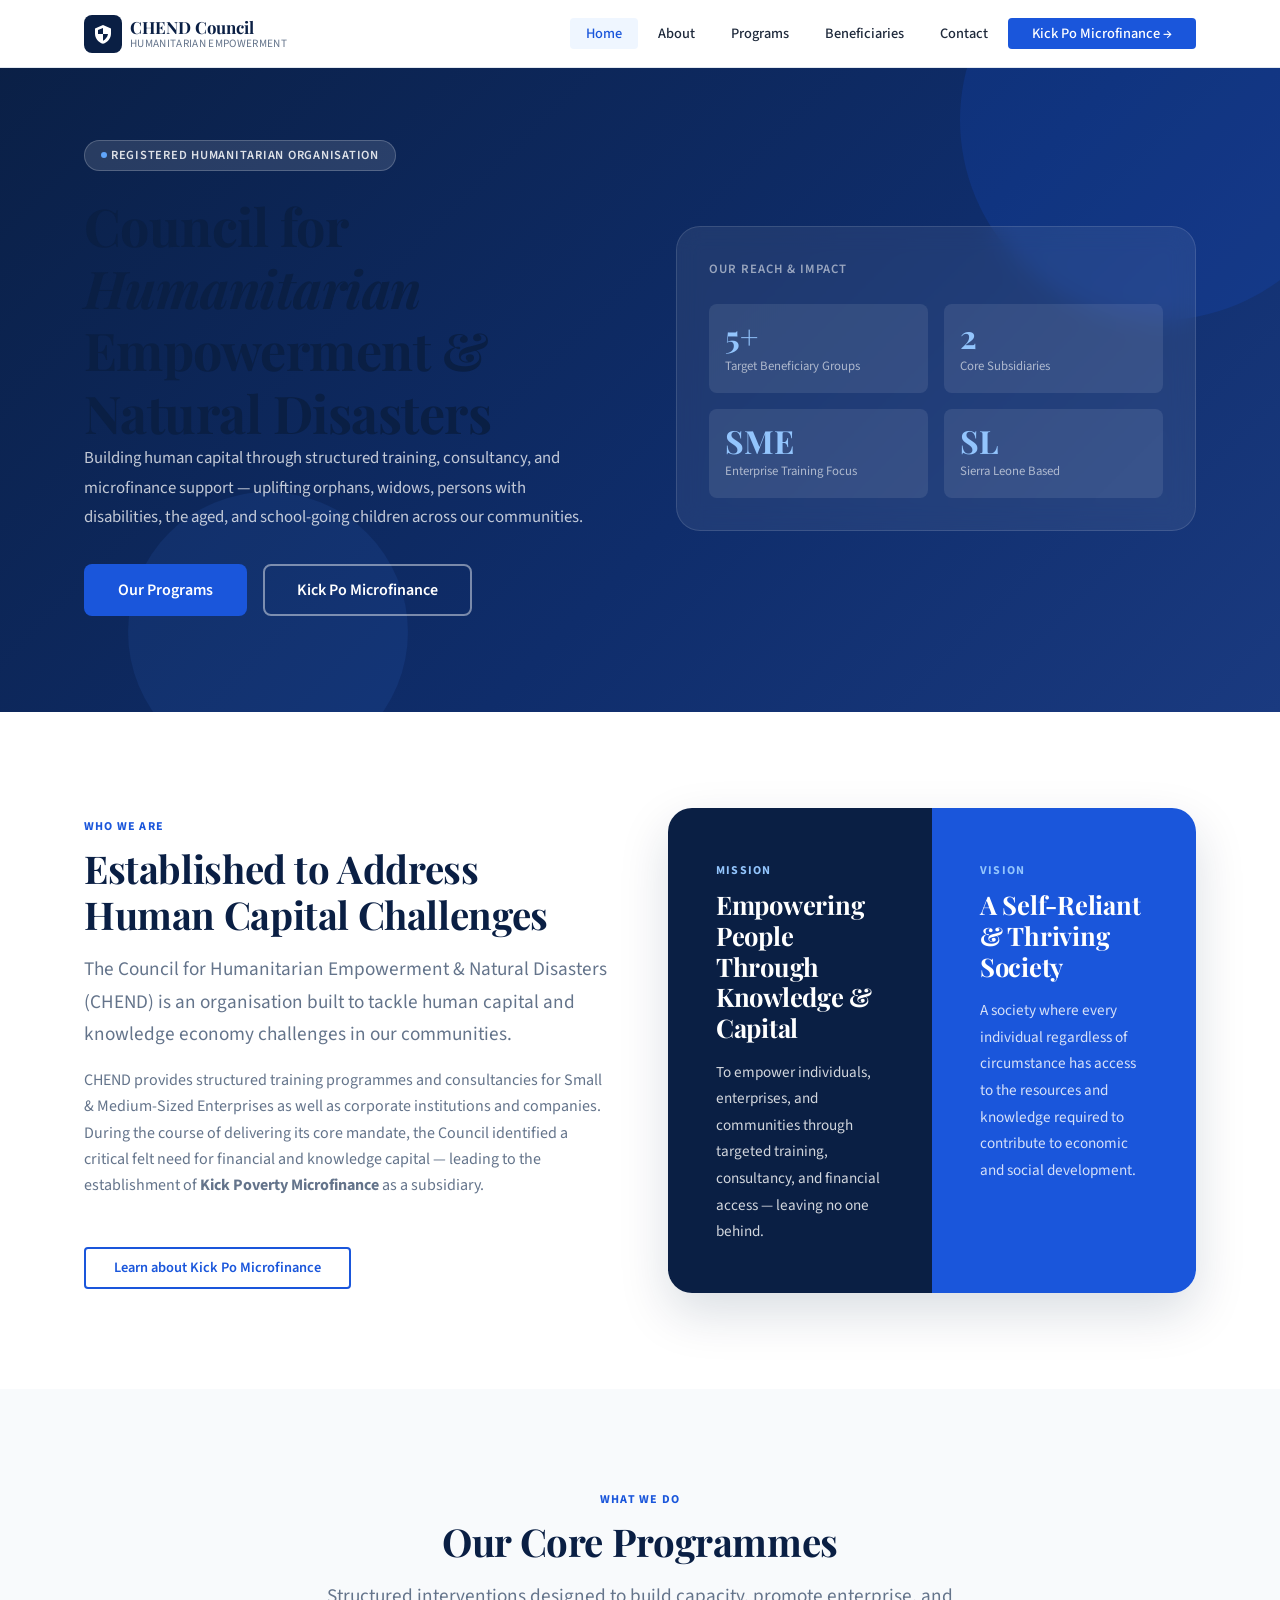
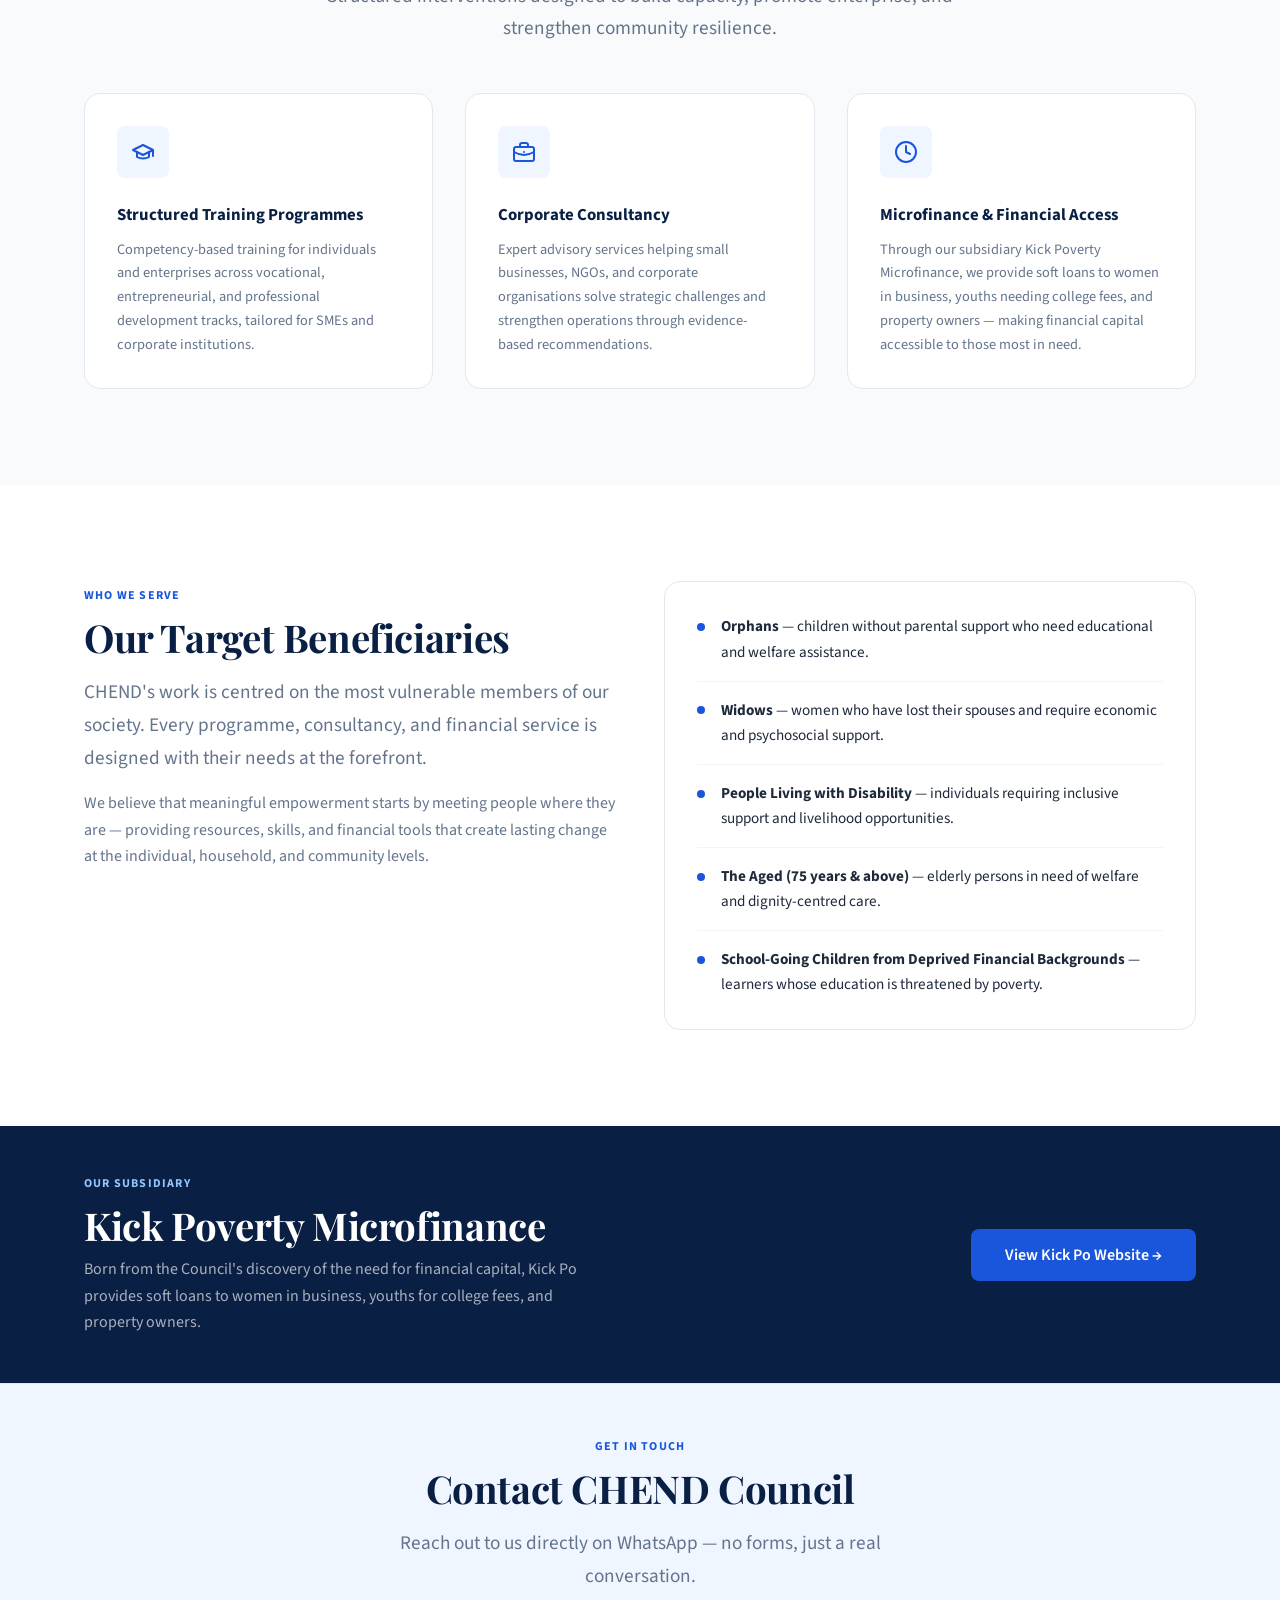
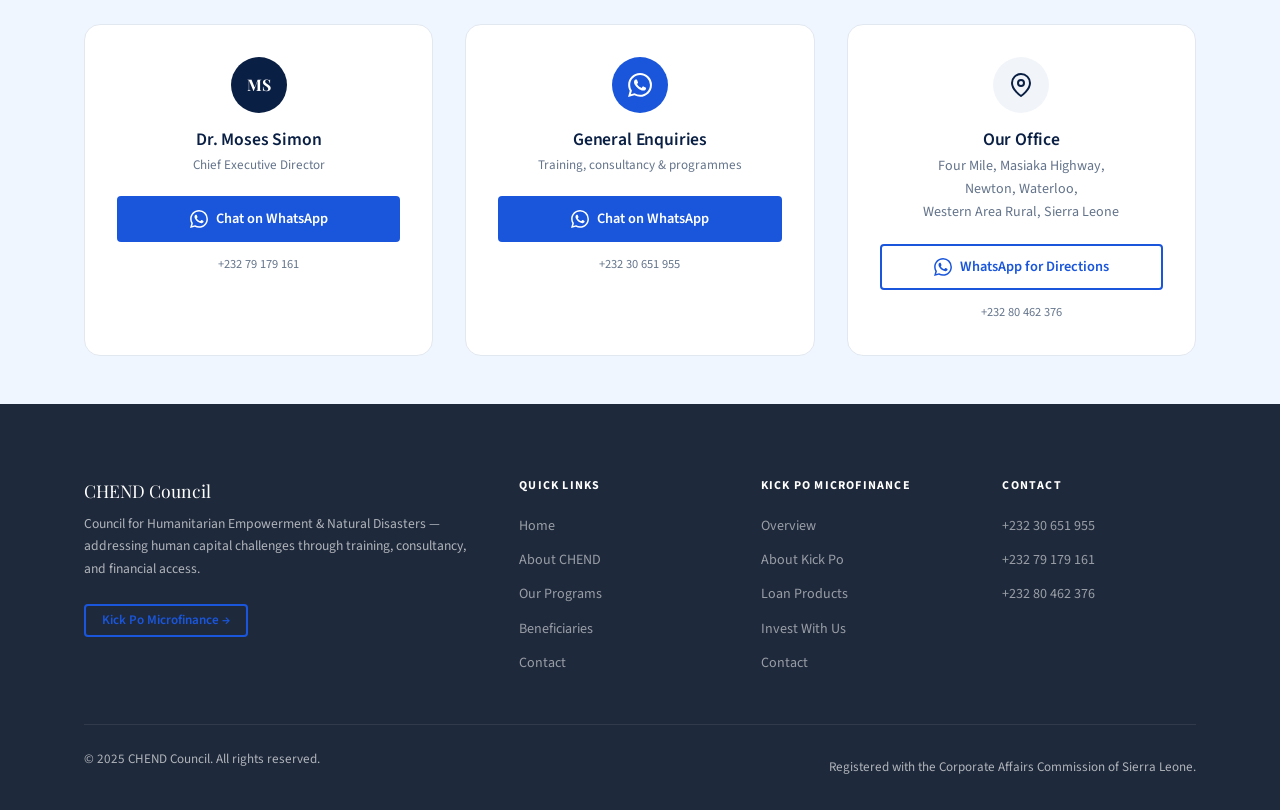
==== commit d3fa2b9d: "Another change" ====
--- a/index.html
+++ b/index.html
@@ -1,830 +1,481 @@
-<!doctype html>
+<!DOCTYPE html>
 <html lang="en">
-  <head>
-    <meta charset="UTF-8" />
-    <meta name="viewport" content="width=device-width, initial-scale=1.0" />
-    <meta
-      name="description"
-      content="Council for Humanitarian Empowerment & Natural Disasters (CHEND) — Empowering communities through structured training, consultancy, and microfinance solutions in Sierra Leone."
-    />
-    <title>CHEND & Kick Poverty Microfinance | Home</title>
-
-    <!-- Google Fonts: Playfair Display (heading) + Source Sans 3 (body) -->
-    <link rel="preconnect" href="https://fonts.googleapis.com" />
-    <link rel="preconnect" href="https://fonts.gstatic.com" crossorigin />
-    <link
-      href="https://fonts.googleapis.com/css2?family=Playfair+Display:wght@600;700;800&family=Source+Sans+3:wght@400;500;600;700&display=swap"
-      rel="stylesheet"
-    />
-
-    <!-- Master stylesheet -->
-    <link rel="stylesheet" href="css/styles.css" />
-  </head>
-  <body>
-    <!-- =====================================================
+<head>
+  <meta charset="UTF-8" />
+  <meta name="viewport" content="width=device-width, initial-scale=1.0" />
+  <meta name="description" content="Council for Humanitarian Empowerment & Natural Disasters — structured training, consultancy, and support for communities in need." />
+  <title>CHEND Council — Council for Humanitarian Empowerment &amp; Natural Disasters</title>
+
+  <!-- Google Fonts: Playfair Display (display) + Source Sans 3 (body) -->
+  <link rel="preconnect" href="https://fonts.googleapis.com" />
+  <link rel="preconnect" href="https://fonts.gstatic.com" crossorigin />
+  <link href="https://fonts.googleapis.com/css2?family=Playfair+Display:wght@700;800&family=Source+Sans+3:wght@400;500;600;700&display=swap" rel="stylesheet" />
+
+  <!-- Shared stylesheet -->
+  <link rel="stylesheet" href="css/styles.css" />
+</head>
+<body>
+
+  <!-- ========================================================
        NAVIGATION BAR
-       Sticky, collapses to hamburger on mobile/tablet
-  ====================================================== -->
-    <nav class="navbar" role="navigation" aria-label="Main navigation">
-      <div class="container container--wide">
-        <div class="navbar__inner">
-          <!-- Logo -->
-          <a href="index.html" class="navbar__logo" aria-label="CHEND Home">
-            <div class="navbar__logo-icon">🌍</div>
-            <div class="navbar__logo-text">
-              <span class="navbar__logo-main">CHEND</span>
-              <span class="navbar__logo-sub">Kick Poverty Microfinance</span>
-            </div>
+       ======================================================== -->
+  <header class="navbar" role="banner">
+    <div class="container navbar__inner">
+
+      <!-- Logo / brand mark -->
+      <a href="index.html" class="navbar__logo" aria-label="CHEND Council home">
+        <div class="navbar__logo-icon" aria-hidden="true">
+          <!-- Simple shield SVG representing humanitarian mission -->
+          <svg width="20" height="20" viewBox="0 0 20 20">
+            <path d="M10 1L2 4.5v5c0 4.7 3.4 9.1 8 10.2C14.6 18.6 18 14.2 18 9.5v-5L10 1zm0 9h5c-.4 3-2.7 5.7-5 6.8V10H5V6.1l5-2.2V10z"/>
+          </svg>
+        </div>
+        <div class="navbar__logo-text">
+          CHEND Council
+          <span>Humanitarian Empowerment</span>
+        </div>
+      </a>
+
+      <!-- Desktop navigation links -->
+      <nav class="navbar__links" role="navigation" aria-label="Main navigation">
+        <a href="index.html" class="active">Home</a>
+        <a href="#about">About</a>
+        <a href="#programs">Programs</a>
+        <a href="#beneficiaries">Beneficiaries</a>
+        <a href="#contact">Contact</a>
+        <!-- Cross-link to subsidiary microfinance site -->
+        <a href="pages/kickpoverty.html" class="navbar__cta">Kick Po Microfinance &rarr;</a>
+      </nav>
+
+      <!-- Hamburger toggle for mobile -->
+      <button class="navbar__hamburger" aria-label="Toggle menu" aria-expanded="false">
+        <span></span>
+        <span></span>
+        <span></span>
+      </button>
+    </div>
+  </header>
+
+
+  <!-- ========================================================
+       HERO SECTION
+       ======================================================== -->
+  <section class="hero" aria-labelledby="hero-heading">
+    <div class="container hero__inner">
+
+      <!-- Left: headline + copy + CTAs -->
+      <div class="hero__content">
+        <div class="hero__badge">
+          <span class="hero__badge-dot" aria-hidden="true"></span>
+          Registered Humanitarian Organisation
+        </div>
+
+        <h1 id="hero-heading">
+          Council for <em>Humanitarian</em><br />
+          Empowerment &amp;<br />
+          Natural Disasters
+        </h1>
+
+        <p class="hero__desc">
+          Building human capital through structured training, consultancy, and microfinance
+          support — uplifting orphans, widows, persons with disabilities, the aged, and
+          school-going children across our communities.
+        </p>
+
+        <div class="hero__actions">
+          <a href="#programs" class="btn btn--primary btn--lg">Our Programs</a>
+          <a href="pages/kickpoverty.html" class="btn btn--outline-white btn--lg">Kick Po Microfinance</a>
+        </div>
+      </div>
+
+      <!-- Right: quick-stats visual card (hidden on mobile via CSS) -->
+      <div class="hero__visual" aria-hidden="true">
+        <p class="hero__visual-title">Our Reach &amp; Impact</p>
+        <div class="hero__stat-row">
+          <!-- Each stat block highlights a key organisational metric -->
+          <div class="hero__stat">
+            <div class="hero__stat-value">5+</div>
+            <div class="hero__stat-label">Target Beneficiary Groups</div>
+          </div>
+          <div class="hero__stat">
+            <div class="hero__stat-value">2</div>
+            <div class="hero__stat-label">Core Subsidiaries</div>
+          </div>
+          <div class="hero__stat">
+            <div class="hero__stat-value">SME</div>
+            <div class="hero__stat-label">Enterprise Training Focus</div>
+          </div>
+          <div class="hero__stat">
+            <div class="hero__stat-value">SL</div>
+            <div class="hero__stat-label">Sierra Leone Based</div>
+          </div>
+        </div>
+      </div>
+
+    </div>
+  </section>
+
+
+  <!-- ========================================================
+       ABOUT SECTION
+       ======================================================== -->
+  <section class="section" id="about" aria-labelledby="about-heading">
+    <div class="container">
+
+      <div class="grid-2" style="align-items:center; gap: 3.5rem;">
+
+        <!-- Left: textual overview -->
+        <div>
+          <span class="section-eyebrow">Who We Are</span>
+          <h2 id="about-heading">Established to Address Human Capital Challenges</h2>
+          <p class="lead mt-md">
+            The Council for Humanitarian Empowerment &amp; Natural Disasters (CHEND) is an organisation
+            built to tackle human capital and knowledge economy challenges in our communities.
+          </p>
+          <p class="text-muted mt-md">
+            CHEND provides structured training programmes and consultancies for Small &amp;
+            Medium-Sized Enterprises as well as corporate institutions and companies. During the
+            course of delivering its core mandate, the Council identified a critical felt need for
+            financial and knowledge capital — leading to the establishment of
+            <strong>Kick Poverty Microfinance</strong> as a subsidiary.
+          </p>
+          <a href="pages/kickpoverty.html" class="btn btn--outline mt-xl">
+            Learn about Kick Po Microfinance
           </a>
-
-          <!-- Desktop links -->
-          <ul class="navbar__links" role="list">
-            <li><a href="index.html" class="navbar__link">Home</a></li>
-            <li><a href="pages/about.html" class="navbar__link">About</a></li>
-            <li>
-              <a href="pages/microfinance.html" class="navbar__link">Microfinance</a>
-            </li>
-            <li><a href="pages/investors.html" class="navbar__link">Investors</a></li>
-            <li><a href="pages/contact.html" class="navbar__link">Contact</a></li>
+        </div>
+
+        <!-- Right: mission / vision split card -->
+        <div class="mv-split animate-in">
+          <!-- Mission side — navy background -->
+          <div class="mv-split__side mv-split__side--left">
+            <span class="section-eyebrow section-eyebrow--white">Mission</span>
+            <h3>Empowering People Through Knowledge &amp; Capital</h3>
+            <p>
+              To empower individuals, enterprises, and communities through targeted training,
+              consultancy, and financial access — leaving no one behind.
+            </p>
+          </div>
+          <!-- Vision side — blue background -->
+          <div class="mv-split__side mv-split__side--right">
+            <span class="section-eyebrow section-eyebrow--white">Vision</span>
+            <h3>A Self-Reliant &amp; Thriving Society</h3>
+            <p>
+              A society where every individual regardless of circumstance has access to the
+              resources and knowledge required to contribute to economic and social development.
+            </p>
+          </div>
+        </div>
+
+      </div>
+    </div>
+  </section>
+
+
+  <!-- ========================================================
+       PROGRAMS SECTION — Three core service pillars
+       ======================================================== -->
+  <section class="section section--alt" id="programs" aria-labelledby="programs-heading">
+    <div class="container">
+
+      <div class="section-header section-header--center">
+        <span class="section-eyebrow">What We Do</span>
+        <h2 id="programs-heading">Our Core Programmes</h2>
+        <p class="lead mt-md">
+          Structured interventions designed to build capacity, promote enterprise, and
+          strengthen community resilience.
+        </p>
+      </div>
+
+      <!-- 3-column icon cards grid; stagger animation via JS -->
+      <div class="grid-3 stagger-grid">
+
+        <!-- Card 1: Training Programmes -->
+        <div class="icon-card animate-in">
+          <div class="icon-card__icon" aria-hidden="true">
+            <!-- Graduation cap icon -->
+            <svg width="24" height="24" viewBox="0 0 24 24" fill="none" stroke="currentColor" stroke-width="2" stroke-linecap="round" stroke-linejoin="round">
+              <path d="M22 10v6M2 10l10-5 10 5-10 5z"/>
+              <path d="M6 12v5c3.4 2 8.6 2 12 0v-5"/>
+            </svg>
+          </div>
+          <p class="icon-card__title">Structured Training Programmes</p>
+          <p class="icon-card__text">
+            Competency-based training for individuals and enterprises across vocational,
+            entrepreneurial, and professional development tracks, tailored for SMEs and
+            corporate institutions.
+          </p>
+        </div>
+
+        <!-- Card 2: Consultancy Services -->
+        <div class="icon-card animate-in">
+          <div class="icon-card__icon" aria-hidden="true">
+            <!-- Briefcase icon -->
+            <svg width="24" height="24" viewBox="0 0 24 24" fill="none" stroke="currentColor" stroke-width="2" stroke-linecap="round" stroke-linejoin="round">
+              <rect x="2" y="7" width="20" height="14" rx="2"/>
+              <path d="M16 7V5a2 2 0 0 0-2-2h-4a2 2 0 0 0-2 2v2"/>
+              <line x1="12" y1="12" x2="12" y2="12.01"/>
+              <path d="M2 12a20 20 0 0 0 20 0"/>
+            </svg>
+          </div>
+          <p class="icon-card__title">Corporate Consultancy</p>
+          <p class="icon-card__text">
+            Expert advisory services helping small businesses, NGOs, and corporate organisations
+            solve strategic challenges and strengthen operations through evidence-based
+            recommendations.
+          </p>
+        </div>
+
+        <!-- Card 3: Microfinance / Knowledge Capital -->
+        <div class="icon-card animate-in">
+          <div class="icon-card__icon" aria-hidden="true">
+            <!-- Coins / finance icon -->
+            <svg width="24" height="24" viewBox="0 0 24 24" fill="none" stroke="currentColor" stroke-width="2" stroke-linecap="round" stroke-linejoin="round">
+              <circle cx="12" cy="12" r="10"/>
+              <path d="M12 6v6l4 2"/>
+            </svg>
+          </div>
+          <p class="icon-card__title">Microfinance &amp; Financial Access</p>
+          <p class="icon-card__text">
+            Through our subsidiary Kick Poverty Microfinance, we provide soft loans to women in
+            business, youths needing college fees, and property owners — making financial capital
+            accessible to those most in need.
+          </p>
+        </div>
+
+      </div>
+    </div>
+  </section>
+
+
+  <!-- ========================================================
+       BENEFICIARIES SECTION
+       ======================================================== -->
+  <section class="section" id="beneficiaries" aria-labelledby="bene-heading">
+    <div class="container">
+
+      <div class="grid-2" style="gap: 3rem; align-items: start;">
+
+        <!-- Left: section header + intro copy -->
+        <div>
+          <span class="section-eyebrow">Who We Serve</span>
+          <h2 id="bene-heading">Our Target Beneficiaries</h2>
+          <p class="lead mt-md">
+            CHEND's work is centred on the most vulnerable members of our society.
+            Every programme, consultancy, and financial service is designed with their
+            needs at the forefront.
+          </p>
+          <p class="text-muted mt-md">
+            We believe that meaningful empowerment starts by meeting people where they are —
+            providing resources, skills, and financial tools that create lasting change
+            at the individual, household, and community levels.
+          </p>
+        </div>
+
+        <!-- Right: bullet list card for target groups -->
+        <div class="list-card animate-in">
+          <!-- Each list item corresponds to an official target beneficiary group -->
+          <div class="list-card__item">
+            <span class="list-card__bullet" aria-hidden="true"></span>
+            <p class="list-card__text"><strong>Orphans</strong> — children without parental support who need educational and welfare assistance.</p>
+          </div>
+          <div class="list-card__item">
+            <span class="list-card__bullet" aria-hidden="true"></span>
+            <p class="list-card__text"><strong>Widows</strong> — women who have lost their spouses and require economic and psychosocial support.</p>
+          </div>
+          <div class="list-card__item">
+            <span class="list-card__bullet" aria-hidden="true"></span>
+            <p class="list-card__text"><strong>People Living with Disability</strong> — individuals requiring inclusive support and livelihood opportunities.</p>
+          </div>
+          <div class="list-card__item">
+            <span class="list-card__bullet" aria-hidden="true"></span>
+            <p class="list-card__text"><strong>The Aged (75 years &amp; above)</strong> — elderly persons in need of welfare and dignity-centred care.</p>
+          </div>
+          <div class="list-card__item">
+            <span class="list-card__bullet" aria-hidden="true"></span>
+            <p class="list-card__text"><strong>School-Going Children from Deprived Financial Backgrounds</strong> — learners whose education is threatened by poverty.</p>
+          </div>
+        </div>
+
+      </div>
+    </div>
+  </section>
+
+
+  <!-- ========================================================
+       KICK POVERTY CALLOUT BAND — Cross-link to subsidiary
+       ======================================================== -->
+  <section class="stat-band" aria-label="Kick Poverty Microfinance callout">
+    <div class="container">
+      <div style="display:flex; align-items:center; justify-content:space-between; flex-wrap:wrap; gap:2rem;">
+
+        <div>
+          <span class="section-eyebrow section-eyebrow--white mb-sm" style="display:block;">Our Subsidiary</span>
+          <h2 style="color:#fff; margin-bottom:0.5rem;">Kick Poverty Microfinance</h2>
+          <p style="color:rgba(255,255,255,0.65); max-width:520px; margin-bottom:0;">
+            Born from the Council's discovery of the need for financial capital, Kick Po provides
+            soft loans to women in business, youths for college fees, and property owners.
+          </p>
+        </div>
+
+        <a href="pages/kickpoverty.html" class="btn btn--primary btn--lg" style="flex-shrink:0;">
+          View Kick Po Website &rarr;
+        </a>
+
+      </div>
+    </div>
+  </section>
+
+
+  <!-- ========================================================
+       CONTACT SECTION — WhatsApp Buttons
+       ======================================================== -->
+  <section class="contact-bar section--sm" id="contact" aria-labelledby="contact-heading">
+    <div class="container">
+
+      <div class="section-header section-header--center mb-xl">
+        <span class="section-eyebrow">Get in Touch</span>
+        <h2 id="contact-heading">Contact CHEND Council</h2>
+        <p class="lead mt-md" style="max-width:520px; margin-inline:auto;">
+          Reach out to us directly on WhatsApp — no forms, just a real conversation.
+        </p>
+      </div>
+
+      <div class="contact-bar__grid">
+
+        <!-- Dr. Moses Simon -->
+        <div class="card animate-in" style="text-align:center; padding: 2rem;">
+          <div style="width:56px;height:56px;background:var(--color-navy);border-radius:50%;display:flex;align-items:center;justify-content:center;margin:0 auto 1rem;font-family:var(--font-display);font-weight:700;color:#fff;font-size:1rem;">MS</div>
+          <h4 style="margin-bottom:0.25rem;">Dr. Moses Simon</h4>
+          <p style="font-size:0.82rem;color:var(--color-text-muted);margin-bottom:1.25rem;">Chief Executive Director</p>
+          <a href="https://wa.me/23279179161?text=Hello%20Dr.%20Moses%2C%20I%20am%20reaching%20out%20from%20the%20CHEND%20Council%20website." target="_blank" rel="noopener noreferrer"
+            class="btn btn--primary" style="width:100%;justify-content:center;gap:0.5rem;">
+            <svg width="18" height="18" viewBox="0 0 24 24" fill="currentColor"><path d="M17.472 14.382c-.297-.149-1.758-.867-2.03-.967-.273-.099-.471-.148-.67.15-.197.297-.767.966-.94 1.164-.173.199-.347.223-.644.075-.297-.15-1.255-.463-2.39-1.475-.883-.788-1.48-1.761-1.653-2.059-.173-.297-.018-.458.13-.606.134-.133.298-.347.446-.52.149-.174.198-.298.298-.497.099-.198.05-.371-.025-.52-.075-.149-.669-1.612-.916-2.207-.242-.579-.487-.5-.669-.51-.173-.008-.371-.01-.57-.01-.198 0-.52.074-.792.372-.272.297-1.04 1.016-1.04 2.479 0 1.462 1.065 2.875 1.213 3.074.149.198 2.096 3.2 5.077 4.487.709.306 1.262.489 1.694.625.712.227 1.36.195 1.871.118.571-.085 1.758-.719 2.006-1.413.248-.694.248-1.289.173-1.413-.074-.124-.272-.198-.57-.347m-5.421 7.403h-.004a9.87 9.87 0 0 1-5.031-1.378l-.361-.214-3.741.982.998-3.648-.235-.374a9.86 9.86 0 0 1-1.51-5.26c.001-5.45 4.436-9.884 9.888-9.884 2.64 0 5.122 1.03 6.988 2.898a9.825 9.825 0 0 1 2.893 6.994c-.003 5.45-4.437 9.884-9.885 9.884m8.413-18.297A11.815 11.815 0 0 0 12.05 0C5.495 0 .16 5.335.157 11.892c0 2.096.547 4.142 1.588 5.945L.057 24l6.305-1.654a11.882 11.882 0 0 0 5.683 1.448h.005c6.554 0 11.89-5.335 11.893-11.893a11.821 11.821 0 0 0-3.48-8.413z"/></svg>
+            Chat on WhatsApp
+          </a>
+          <p style="font-size:0.78rem;color:var(--color-text-muted);margin-top:0.75rem;margin-bottom:0;">+232 79 179 161</p>
+        </div>
+
+        <!-- General Enquiries -->
+        <div class="card animate-in" style="text-align:center; padding: 2rem;">
+          <div style="width:56px;height:56px;background:var(--color-blue);border-radius:50%;display:flex;align-items:center;justify-content:center;margin:0 auto 1rem;">
+            <svg width="24" height="24" viewBox="0 0 24 24" fill="white"><path d="M17.472 14.382c-.297-.149-1.758-.867-2.03-.967-.273-.099-.471-.148-.67.15-.197.297-.767.966-.94 1.164-.173.199-.347.223-.644.075-.297-.15-1.255-.463-2.39-1.475-.883-.788-1.48-1.761-1.653-2.059-.173-.297-.018-.458.13-.606.134-.133.298-.347.446-.52.149-.174.198-.298.298-.497.099-.198.05-.371-.025-.52-.075-.149-.669-1.612-.916-2.207-.242-.579-.487-.5-.669-.51-.173-.008-.371-.01-.57-.01-.198 0-.52.074-.792.372-.272.297-1.04 1.016-1.04 2.479 0 1.462 1.065 2.875 1.213 3.074.149.198 2.096 3.2 5.077 4.487.709.306 1.262.489 1.694.625.712.227 1.36.195 1.871.118.571-.085 1.758-.719 2.006-1.413.248-.694.248-1.289.173-1.413-.074-.124-.272-.198-.57-.347m-5.421 7.403h-.004a9.87 9.87 0 0 1-5.031-1.378l-.361-.214-3.741.982.998-3.648-.235-.374a9.86 9.86 0 0 1-1.51-5.26c.001-5.45 4.436-9.884 9.888-9.884 2.64 0 5.122 1.03 6.988 2.898a9.825 9.825 0 0 1 2.893 6.994c-.003 5.45-4.437 9.884-9.885 9.884m8.413-18.297A11.815 11.815 0 0 0 12.05 0C5.495 0 .16 5.335.157 11.892c0 2.096.547 4.142 1.588 5.945L.057 24l6.305-1.654a11.882 11.882 0 0 0 5.683 1.448h.005c6.554 0 11.89-5.335 11.893-11.893a11.821 11.821 0 0 0-3.48-8.413z"/></svg>
+          </div>
+          <h4 style="margin-bottom:0.25rem;">General Enquiries</h4>
+          <p style="font-size:0.82rem;color:var(--color-text-muted);margin-bottom:1.25rem;">Training, consultancy &amp; programmes</p>
+          <a href="https://wa.me/23230651955?text=Hello%2C%20I%20am%20contacting%20CHEND%20Council%20from%20your%20website." target="_blank" rel="noopener noreferrer"
+            class="btn btn--primary" style="width:100%;justify-content:center;gap:0.5rem;">
+            <svg width="18" height="18" viewBox="0 0 24 24" fill="currentColor"><path d="M17.472 14.382c-.297-.149-1.758-.867-2.03-.967-.273-.099-.471-.148-.67.15-.197.297-.767.966-.94 1.164-.173.199-.347.223-.644.075-.297-.15-1.255-.463-2.39-1.475-.883-.788-1.48-1.761-1.653-2.059-.173-.297-.018-.458.13-.606.134-.133.298-.347.446-.52.149-.174.198-.298.298-.497.099-.198.05-.371-.025-.52-.075-.149-.669-1.612-.916-2.207-.242-.579-.487-.5-.669-.51-.173-.008-.371-.01-.57-.01-.198 0-.52.074-.792.372-.272.297-1.04 1.016-1.04 2.479 0 1.462 1.065 2.875 1.213 3.074.149.198 2.096 3.2 5.077 4.487.709.306 1.262.489 1.694.625.712.227 1.36.195 1.871.118.571-.085 1.758-.719 2.006-1.413.248-.694.248-1.289.173-1.413-.074-.124-.272-.198-.57-.347m-5.421 7.403h-.004a9.87 9.87 0 0 1-5.031-1.378l-.361-.214-3.741.982.998-3.648-.235-.374a9.86 9.86 0 0 1-1.51-5.26c.001-5.45 4.436-9.884 9.888-9.884 2.64 0 5.122 1.03 6.988 2.898a9.825 9.825 0 0 1 2.893 6.994c-.003 5.45-4.437 9.884-9.885 9.884m8.413-18.297A11.815 11.815 0 0 0 12.05 0C5.495 0 .16 5.335.157 11.892c0 2.096.547 4.142 1.588 5.945L.057 24l6.305-1.654a11.882 11.882 0 0 0 5.683 1.448h.005c6.554 0 11.89-5.335 11.893-11.893a11.821 11.821 0 0 0-3.48-8.413z"/></svg>
+            Chat on WhatsApp
+          </a>
+          <p style="font-size:0.78rem;color:var(--color-text-muted);margin-top:0.75rem;margin-bottom:0;">+232 30 651 955</p>
+        </div>
+
+        <!-- Address -->
+        <div class="card animate-in" style="text-align:center; padding: 2rem;">
+          <div style="width:56px;height:56px;background:var(--color-gray-100,#f3f4f6);border-radius:50%;display:flex;align-items:center;justify-content:center;margin:0 auto 1rem;">
+            <svg width="24" height="24" viewBox="0 0 24 24" fill="none" stroke="var(--color-navy)" stroke-width="2" stroke-linecap="round" stroke-linejoin="round"><path d="M21 10c0 7-9 13-9 13s-9-6-9-13a9 9 0 0 1 18 0z"/><circle cx="12" cy="10" r="3"/></svg>
+          </div>
+          <h4 style="margin-bottom:0.25rem;">Our Office</h4>
+          <p style="font-size:0.88rem;color:var(--color-text-muted);margin-bottom:1.25rem;">Four Mile, Masiaka Highway,<br>Newton, Waterloo,<br>Western Area Rural, Sierra Leone</p>
+          <a href="https://wa.me/23280462376?text=Hello%2C%20I%20would%20like%20to%20visit%20your%20CHEND%20Council%20office." target="_blank" rel="noopener noreferrer"
+            class="btn btn--outline" style="width:100%;justify-content:center;gap:0.5rem;">
+            <svg width="18" height="18" viewBox="0 0 24 24" fill="currentColor"><path d="M17.472 14.382c-.297-.149-1.758-.867-2.03-.967-.273-.099-.471-.148-.67.15-.197.297-.767.966-.94 1.164-.173.199-.347.223-.644.075-.297-.15-1.255-.463-2.39-1.475-.883-.788-1.48-1.761-1.653-2.059-.173-.297-.018-.458.13-.606.134-.133.298-.347.446-.52.149-.174.198-.298.298-.497.099-.198.05-.371-.025-.52-.075-.149-.669-1.612-.916-2.207-.242-.579-.487-.5-.669-.51-.173-.008-.371-.01-.57-.01-.198 0-.52.074-.792.372-.272.297-1.04 1.016-1.04 2.479 0 1.462 1.065 2.875 1.213 3.074.149.198 2.096 3.2 5.077 4.487.709.306 1.262.489 1.694.625.712.227 1.36.195 1.871.118.571-.085 1.758-.719 2.006-1.413.248-.694.248-1.289.173-1.413-.074-.124-.272-.198-.57-.347m-5.421 7.403h-.004a9.87 9.87 0 0 1-5.031-1.378l-.361-.214-3.741.982.998-3.648-.235-.374a9.86 9.86 0 0 1-1.51-5.26c.001-5.45 4.436-9.884 9.888-9.884 2.64 0 5.122 1.03 6.988 2.898a9.825 9.825 0 0 1 2.893 6.994c-.003 5.45-4.437 9.884-9.885 9.884m8.413-18.297A11.815 11.815 0 0 0 12.05 0C5.495 0 .16 5.335.157 11.892c0 2.096.547 4.142 1.588 5.945L.057 24l6.305-1.654a11.882 11.882 0 0 0 5.683 1.448h.005c6.554 0 11.89-5.335 11.893-11.893a11.821 11.821 0 0 0-3.48-8.413z"/></svg>
+            WhatsApp for Directions
+          </a>
+          <p style="font-size:0.78rem;color:var(--color-text-muted);margin-top:0.75rem;margin-bottom:0;">+232 80 462 376</p>
+        </div>
+
+      </div>
+    </div>
+  </section>
+
+
+  <!-- ========================================================
+       FOOTER
+       ======================================================== -->
+  <footer class="footer" role="contentinfo">
+    <div class="container">
+
+      <div class="footer__grid">
+
+        <!-- Brand column -->
+        <div>
+          <p class="footer__brand-name">CHEND Council</p>
+          <p class="footer__brand-desc">
+            Council for Humanitarian Empowerment &amp; Natural Disasters — addressing human
+            capital challenges through training, consultancy, and financial access.
+          </p>
+          <a href="pages/kickpoverty.html" class="btn btn--outline" style="font-size:0.82rem; padding:0.5rem 1rem;">
+            Kick Po Microfinance &rarr;
+          </a>
+        </div>
+
+        <!-- Quick links -->
+        <div>
+          <p class="footer__col-title">Quick Links</p>
+          <ul class="footer__links">
+            <li><a href="index.html">Home</a></li>
+            <li><a href="#about">About CHEND</a></li>
+            <li><a href="#programs">Our Programs</a></li>
+            <li><a href="#beneficiaries">Beneficiaries</a></li>
+            <li><a href="#contact">Contact</a></li>
           </ul>
-
-          <!-- CTA + Hamburger -->
-          <div class="flex" style="align-items: center; gap: 1rem">
-            <a
-              href="pages/contact.html"
-              class="btn btn--primary navbar__cta"
-              style="display: none"
-              id="navCTA"
-              >Get in Touch</a
-            >
-            <button
-              class="navbar__hamburger"
-              id="hamburger"
-              aria-label="Toggle navigation menu"
-              aria-expanded="false"
-              aria-controls="mobileMenu"
-            >
-              <span></span><span></span><span></span>
-            </button>
-          </div>
-        </div>
-      </div>
-
-      <!-- Mobile dropdown menu -->
-      <div
-        class="navbar__mobile-menu"
-        id="mobileMenu"
-        aria-hidden="true"
-        role="menu"
-      >
-        <a href="index.html" class="navbar__mobile-link" role="menuitem"
-          >Home</a
-        >
-        <a href="pages/about.html" class="navbar__mobile-link" role="menuitem"
-          >About Us</a
-        >
-        <a href="pages/microfinance.html" class="navbar__mobile-link" role="menuitem"
-          >Microfinance</a
-        >
-        <a href="pages/investors.html" class="navbar__mobile-link" role="menuitem"
-          >Investors</a
-        >
-        <a href="pages/contact.html" class="navbar__mobile-link" role="menuitem"
-          >Contact</a
-        >
-        <a
-          href="pages/contact.html"
-          class="btn btn--primary w-full mt-md"
-          style="justify-content: center"
-          >Get in Touch</a
-        >
-      </div>
-    </nav>
-
-    <!-- =====================================================
-       HERO SECTION
-       Full-viewport introduction with stats + loan types
-  ====================================================== -->
-    <section class="hero" aria-labelledby="heroTitle">
-      <div class="container">
-        <div class="hero__grid">
-          <!-- Left: Copy -->
-          <div class="hero__content">
-            <div class="hero__badge">
-              <span class="hero__badge-dot"></span>
-              Established 2024 · Sierra Leone
-            </div>
-
-            <h1 class="hero__title" id="heroTitle">
-              Empowering People,<br />
-              <em>Ending Poverty</em>
-            </h1>
-
-            <p class="hero__subtitle">
-              The Council for Humanitarian Empowerment &amp; Natural Disasters
-              (CHEND) and its subsidiary
-              <strong>Kick Poverty Microfinance</strong> deliver training,
-              consultancy, and accessible soft loans to those who need it most
-              across Sierra Leone.
-            </p>
-
-            <div class="hero__actions">
-              <a href="pages/microfinance.html" class="btn btn--primary btn--lg"
-                >Explore Loans</a
-              >
-              <a href="pages/about.html" class="btn btn--outline btn--lg"
-                >Learn About Us</a
-              >
-            </div>
-          </div>
-
-          <!-- Right: Info card -->
-          <div class="hero__visual" aria-hidden="true">
-            <div class="hero__card">
-              <!-- Quick stats -->
-              <div class="hero__stat-grid">
-                <div class="hero__stat">
-                  <div class="hero__stat-value" data-count="30" data-suffix="%">
-                    30%
-                  </div>
-                  <div class="hero__stat-label">Interest Rate</div>
-                </div>
-                <div class="hero__stat">
-                  <div class="hero__stat-value" data-count="20" data-suffix="%">
-                    20%
-                  </div>
-                  <div class="hero__stat-label">Investor Return</div>
-                </div>
-                <div class="hero__stat">
-                  <div class="hero__stat-value">2024</div>
-                  <div class="hero__stat-label">Founded</div>
-                </div>
-                <div class="hero__stat">
-                  <div class="hero__stat-value">Newton</div>
-                  <div class="hero__stat-label">Western Area</div>
-                </div>
-              </div>
-
-              <div class="hero__card-divider"></div>
-
-              <!-- Loan categories -->
-              <p
-                style="
-                  font-size: 0.72rem;
-                  text-transform: uppercase;
-                  letter-spacing: 0.1em;
-                  color: rgba(255, 255, 255, 0.45);
-                  margin-bottom: 0.75rem;
-                  font-weight: 700;
-                "
-              >
-                Loan Categories
-              </p>
-
-              <div class="hero__loan-item">
-                <div class="hero__loan-icon">👩‍💼</div>
-                <span class="hero__loan-text">Women in Business</span>
-              </div>
-              <div class="hero__loan-item">
-                <div class="hero__loan-icon">🎓</div>
-                <span class="hero__loan-text">Youth College Fees</span>
-              </div>
-              <div class="hero__loan-item">
-                <div class="hero__loan-icon">🏠</div>
-                <span class="hero__loan-text">Property Loans</span>
-              </div>
-            </div>
-          </div>
-        </div>
-      </div>
-    </section>
-
-    <!-- =====================================================
-       INTRO STRIP
-       Three pillars displayed in a bold colored band
-  ====================================================== -->
-    <div class="intro-strip" aria-label="Our three pillars">
-      <div class="container">
-        <div class="intro-strip__inner">
-          <div class="intro-strip__item reveal">
-            <span class="intro-strip__icon">🤝</span>
-            <strong class="intro-strip__title"
-              >Training &amp; Consultancy</strong
-            >
-            <p class="intro-strip__desc">
-              Structured programs for SMEs and corporate institutions.
-            </p>
-          </div>
-
-          <div class="intro-strip__item reveal reveal-delay-2">
-            <span class="intro-strip__icon">💰</span>
-            <strong class="intro-strip__title">Microfinance Loans</strong>
-            <p class="intro-strip__desc">
-              Soft loans for women, youth, and property owners.
-            </p>
-          </div>
-
-          <div class="intro-strip__item reveal reveal-delay-3">
-            <span class="intro-strip__icon">🌱</span>
-            <strong class="intro-strip__title">Community Impact</strong>
-            <p class="intro-strip__desc">
-              Serving orphans, widows, the aged, and those in need.
-            </p>
-          </div>
-        </div>
-      </div>
-    </div>
-
-    <!-- =====================================================
-       ABOUT OVERVIEW SECTION
-       Brief overview with link to full About page
-  ====================================================== -->
-    <section class="section" id="about">
-      <div class="container">
-        <div
-          style="
-            display: grid;
-            grid-template-columns: 1fr 1fr;
-            gap: 4rem;
-            align-items: center;
-          "
-        >
-          <!-- Text side -->
-          <div class="reveal">
-            <span class="section-label">Who We Are</span>
-            <h2 class="section-title mt-md">
-              A Council Built for Human Dignity
-            </h2>
-            <p>
-              The
-              <strong
-                >Council for Humanitarian Empowerment &amp; Natural Disasters
-                (CHEND)</strong
-              >
-              was established to address human capital and knowledge economy
-              challenges facing vulnerable communities in Sierra Leone.
-            </p>
-            <p>
-              During its core mandate, CHEND discovered the urgent need for
-              financial and knowledge capital among the communities it served.
-              This led to the birth of
-              <strong>Kick Poverty Microfinance</strong> — a subsidiary that
-              provides accessible soft loans to women in business, youth seeking
-              college fees, and property owners.
-            </p>
-            <p>
-              Owned and led by <strong>Dr. Moses Simon (PhD, DBA)</strong>, the
-              company has been fully registered with the Corporate Affairs
-              Commission and national statutory financial regulatory
-              authorities.
-            </p>
-            <a href="pages/about.html" class="btn btn--outline-dark mt-lg"
-              >Read Full Story →</a
-            >
-          </div>
-
-          <!-- Visual side: key facts -->
-          <div class="reveal reveal-delay-2">
-            <div style="display: flex; flex-direction: column; gap: 1rem">
-              <!-- Fact card 1 -->
-              <div
-                class="card"
-                style="display: flex; align-items: center; gap: 1.25rem"
-              >
-                <div class="card__icon" style="margin: 0; flex-shrink: 0">
-                  📍
-                </div>
-                <div>
-                  <h4 class="card__title" style="margin: 0 0 0.25rem">
-                    Official Address
-                  </h4>
-                  <p class="card__body" style="margin: 0">
-                    Four Mile, Masiaka Highway, Newton, Waterloo — Western Area
-                    Rural District
-                  </p>
-                </div>
-              </div>
-
-              <!-- Fact card 2 -->
-              <div
-                class="card"
-                style="display: flex; align-items: center; gap: 1.25rem"
-              >
-                <div class="card__icon" style="margin: 0; flex-shrink: 0">
-                  🏛️
-                </div>
-                <div>
-                  <h4 class="card__title" style="margin: 0 0 0.25rem">
-                    Fully Registered
-                  </h4>
-                  <p class="card__body" style="margin: 0">
-                    Corporate Affairs Commission &amp; national statutory
-                    financial regulatory authorities
-                  </p>
-                </div>
-              </div>
-
-              <!-- Fact card 3 -->
-              <div
-                class="card"
-                style="display: flex; align-items: center; gap: 1.25rem"
-              >
-                <div class="card__icon" style="margin: 0; flex-shrink: 0">
-                  🚀
-                </div>
-                <div>
-                  <h4 class="card__title" style="margin: 0 0 0.25rem">
-                    Founded January 2024
-                  </h4>
-                  <p class="card__body" style="margin: 0">
-                    Started with an initial capital of USD 1,000 and making
-                    tremendous progress.
-                  </p>
-                </div>
-              </div>
-            </div>
-          </div>
-        </div>
-      </div>
-    </section>
-
-    <!-- =====================================================
-       TARGET BENEFICIARIES SECTION
-       Who CHEND serves — displayed as icon cards
-  ====================================================== -->
-    <section class="section section--alt" id="beneficiaries">
-      <div class="container">
-        <div class="section-header reveal">
-          <span class="section-label">Who We Serve</span>
-          <h2 class="section-title section-title--underlined mt-md">
-            Target Beneficiaries
-          </h2>
-          <p class="section-subtitle">
-            CHEND's programs are designed for those facing the greatest barriers
-            — providing support, knowledge, and financial access where it
-            matters most.
-          </p>
-        </div>
-
-        <!-- Beneficiary cards grid -->
-        <div class="grid grid--3" style="grid-template-columns: repeat(3, 1fr)">
-          <div class="target-card reveal">
-            <div class="target-card__icon">🧒</div>
-            <div>
-              <h4 class="target-card__title">Orphans</h4>
-              <p class="target-card__desc">
-                Children without parental support, provided with guidance,
-                educational resources, and community care.
-              </p>
-            </div>
-          </div>
-
-          <div class="target-card reveal reveal-delay-1">
-            <div class="target-card__icon">👩</div>
-            <div>
-              <h4 class="target-card__title">Widows</h4>
-              <p class="target-card__desc">
-                Women who have lost spouses and need financial stability,
-                business training, and emotional support.
-              </p>
-            </div>
-          </div>
-
-          <div class="target-card reveal reveal-delay-2">
-            <div class="target-card__icon">♿</div>
-            <div>
-              <h4 class="target-card__title">People with Disabilities</h4>
-              <p class="target-card__desc">
-                Persons living with disability issues, empowered through
-                inclusive training and accessible loan programs.
-              </p>
-            </div>
-          </div>
-
-          <div class="target-card reveal reveal-delay-1">
-            <div class="target-card__icon">👴</div>
-            <div>
-              <h4 class="target-card__title">The Aged (75+)</h4>
-              <p class="target-card__desc">
-                Senior citizens aged 75 and above who require dignified support
-                and welfare provisions.
-              </p>
-            </div>
-          </div>
-
-          <div class="target-card reveal reveal-delay-2">
-            <div class="target-card__icon">🎒</div>
-            <div>
-              <h4 class="target-card__title">Deprived School Children</h4>
-              <p class="target-card__desc">
-                School-going children from financially deprived backgrounds who
-                deserve the chance to learn and grow.
-              </p>
-            </div>
-          </div>
-
-          <div class="target-card reveal reveal-delay-3">
-            <div class="target-card__icon">👩‍💼</div>
-            <div>
-              <h4 class="target-card__title">Women in Business</h4>
-              <p class="target-card__desc">
-                Female entrepreneurs and micro-business owners who need capital
-                to start, grow, or sustain their ventures.
-              </p>
-            </div>
-          </div>
-        </div>
-      </div>
-    </section>
-
-    <!-- =====================================================
-       LOAN TYPES SECTION
-       Three main loan products Kick Poverty offers
-  ====================================================== -->
-    <section class="section" id="loans">
-      <div class="container">
-        <div class="section-header reveal">
-          <span class="section-label">Kick Poverty Microfinance</span>
-          <h2 class="section-title section-title--underlined mt-md">
-            Our Loan Products
-          </h2>
-          <p class="section-subtitle">
-            Accessible, structured soft loans designed for the people who need
-            financial capital the most — with clear terms and a supportive
-            process.
-          </p>
-        </div>
-
-        <div class="grid grid--3">
-          <!-- Loan Card: Women in Business -->
-          <div class="loan-card reveal">
-            <div class="loan-card__icon">👩‍💼</div>
-            <h3 class="loan-card__title">Women in Business</h3>
-            <p class="loan-card__desc">
-              Empowering female entrepreneurs — especially widows and single
-              mothers — with the working capital they need to sustain and grow
-              their businesses.
-            </p>
-            <span class="loan-card__badge">Business Loan</span>
-          </div>
-
-          <!-- Loan Card: Youth College Fees -->
-          <div class="loan-card reveal reveal-delay-2">
-            <div class="loan-card__icon">🎓</div>
-            <h3 class="loan-card__title">Youth College Fees</h3>
-            <p class="loan-card__desc">
-              Supporting the next generation by providing loans for tertiary and
-              college education fees, so financial barriers never stop a young
-              person's future.
-            </p>
-            <span class="loan-card__badge">Education Loan</span>
-          </div>
-
-          <!-- Loan Card: Property Loans -->
-          <div class="loan-card reveal reveal-delay-3">
-            <div class="loan-card__icon">🏠</div>
-            <h3 class="loan-card__title">Property Loans</h3>
-            <p class="loan-card__desc">
-              For property owners who require financial support for development,
-              renovation, or investment — backed by collateral and structured
-              agreements.
-            </p>
-            <span class="loan-card__badge">Property Loan</span>
-          </div>
-        </div>
-
-        <div class="text-center mt-2xl reveal">
-          <a href="pages/microfinance.html" class="btn btn--primary btn--lg"
-            >View All Loan Details →</a
-          >
-        </div>
-      </div>
-    </section>
-
-    <!-- =====================================================
-       STATS BAND
-       Key numbers displayed prominently
-  ====================================================== -->
-    <section class="section section--dark" aria-label="Key figures">
-      <div class="container">
-        <div class="section-header reveal">
-          <span class="section-label">By the Numbers</span>
-          <h2 class="section-title mt-md">Progress Since January 2024</h2>
-        </div>
-
-        <div class="grid grid--4">
-          <div class="stat-card reveal">
-            <div class="stat-card__number" data-count="30" data-suffix="%">
-              30%
-            </div>
-            <div class="stat-card__label">Annual Interest Rate</div>
-          </div>
-          <div class="stat-card reveal reveal-delay-1">
-            <div class="stat-card__number" data-count="20" data-suffix="%">
-              20%
-            </div>
-            <div class="stat-card__label">Return for Investors</div>
-          </div>
-          <div class="stat-card reveal reveal-delay-2">
-            <div class="stat-card__number">USD 1K</div>
-            <div class="stat-card__label">Starting Capital</div>
-          </div>
-          <div class="stat-card reveal reveal-delay-3">
-            <div class="stat-card__number">3</div>
-            <div class="stat-card__label">Loan Products Available</div>
-          </div>
-        </div>
-      </div>
-    </section>
-
-    <!-- =====================================================
-       MISSION SECTION
-       Mission statement with visual layout
-  ====================================================== -->
-    <section class="section section--alt">
-      <div class="container">
-        <div
-          style="
-            display: grid;
-            grid-template-columns: 1fr 1fr;
-            gap: 4rem;
-            align-items: center;
-          "
-        >
-          <!-- Visual side -->
-          <div class="reveal">
-            <div
-              style="
-                background: var(--color-navy);
-                border-radius: var(--radius-xl);
-                padding: 3rem;
-                color: white;
-                position: relative;
-                overflow: hidden;
-              "
-            >
-              <!-- Decorative circle -->
-              <div
-                style="
-                  position: absolute;
-                  top: -40px;
-                  right: -40px;
-                  width: 200px;
-                  height: 200px;
-                  background: rgba(26, 86, 168, 0.3);
-                  border-radius: 50%;
-                "
-              ></div>
-              <div
-                style="
-                  position: absolute;
-                  bottom: -30px;
-                  left: -30px;
-                  width: 140px;
-                  height: 140px;
-                  background: rgba(45, 125, 210, 0.2);
-                  border-radius: 50%;
-                "
-              ></div>
-
-              <div style="position: relative; z-index: 1">
-                <p
-                  style="
-                    font-size: 0.72rem;
-                    text-transform: uppercase;
-                    letter-spacing: 0.12em;
-                    color: rgba(255, 255, 255, 0.5);
-                    font-weight: 700;
-                    margin-bottom: 1rem;
-                  "
-                >
-                  Our Mission
-                </p>
-                <blockquote
-                  style="
-                    font-family: var(--font-heading);
-                    font-size: 1.35rem;
-                    font-weight: 600;
-                    line-height: 1.5;
-                    color: white;
-                    border: none;
-                    padding: 0;
-                    margin: 0 0 1.5rem;
-                  "
-                >
-                  "To foster financial accessibility to women who are into
-                  business but are widowed or orphaned by natural or other
-                  circumstances."
-                </blockquote>
-                <p
-                  style="
-                    font-size: 0.85rem;
-                    color: rgba(255, 255, 255, 0.55);
-                    margin: 0;
-                  "
-                >
-                  — Kick Poverty Microfinance
-                </p>
-              </div>
-            </div>
-          </div>
-
-          <!-- Text side -->
-          <div class="reveal reveal-delay-2">
-            <span class="section-label">The Story Behind It</span>
-            <h2 class="section-title mt-md">The Birth of Kick Poverty</h2>
-            <p>
-              While fulfilling its core humanitarian mandate, CHEND encountered
-              a recurring theme: communities lacked not just support — they
-              lacked access to financial and knowledge capital to sustain
-              themselves.
-            </p>
-            <p>
-              Following holistic research, the Council established
-              <strong>Kick Poverty Microfinance</strong> as a subsidiary. The
-              scheme was built to provide soft loans to women in business,
-              youths seeking college fees, and property owners who need
-              structured financial assistance.
-            </p>
-            <p>
-              The concept was initiated by <strong>Mariama Farmah</strong>,
-              supported and sponsored by
-              <strong>Dr. Moses Simon (PhD, DBA)</strong>, who solely owns and
-              leads the company today.
-            </p>
-            <a href="pages/about.html" class="btn btn--outline-dark mt-lg"
-              >Meet the Team →</a
-            >
-          </div>
-        </div>
-      </div>
-    </section>
-
-    <!-- =====================================================
-       CTA BAND
-       Call to action — invest or apply
-  ====================================================== -->
-    <section class="cta-band" aria-label="Call to action">
-      <div class="container">
-        <h2>Ready to Partner With Us?</h2>
-        <p>
-          Whether you're seeking a loan, looking to invest, or want to learn
-          more about our programs — we'd love to hear from you.
-        </p>
-        <div class="cta-band__actions">
-          <a href="pages/investors.html" class="btn btn--outline btn--lg"
-            >Investment Opportunities</a
-          >
-          <a
-            href="pages/contact.html"
-            class="btn btn--primary btn--lg"
-            style="background: white; color: var(--color-blue)"
-            >Contact Us Today</a
-          >
-        </div>
-      </div>
-    </section>
-
-    <!-- =====================================================
-       FOOTER
-       Navigation, contact details, copyright
-  ====================================================== -->
-    <footer class="footer" role="contentinfo">
-      <div class="container">
-        <div class="footer__grid">
-          <!-- Brand column -->
-          <div>
-            <a
-              href="index.html"
-              class="navbar__logo"
-              style="margin-bottom: 1rem"
-            >
-              <div class="navbar__logo-icon">🌍</div>
-              <div class="navbar__logo-text">
-                <span class="navbar__logo-main">CHEND</span>
-                <span class="navbar__logo-sub">Kick Poverty Microfinance</span>
-              </div>
-            </a>
-            <p class="footer__brand-desc">
-              The Council for Humanitarian Empowerment &amp; Natural Disasters —
-              transforming lives through training, consultancy, and accessible
-              microfinance.
-            </p>
-            <div class="footer__contact-item">
-              <span>📍</span>
-              <span
-                >Four Mile, Masiaka Highway, Newton, Waterloo, Western Area
-                Rural District</span
-              >
-            </div>
-          </div>
-
-          <!-- Quick Links -->
-          <div>
-            <h4 class="footer__col-title">Quick Links</h4>
-            <ul class="footer__links">
-              <li><a href="index.html" class="footer__link">Home</a></li>
-              <li><a href="pages/about.html" class="footer__link">About CHEND</a></li>
-              <li>
-                <a href="pages/microfinance.html" class="footer__link"
-                  >Microfinance</a
-                >
-              </li>
-              <li>
-                <a href="pages/investors.html" class="footer__link">Investors</a>
-              </li>
-              <li><a href="pages/contact.html" class="footer__link">Contact</a></li>
-            </ul>
-          </div>
-
-          <!-- Services -->
-          <div>
-            <h4 class="footer__col-title">Services</h4>
-            <ul class="footer__links">
-              <li>
-                <a href="pages/microfinance.html" class="footer__link"
-                  >Business Loans</a
-                >
-              </li>
-              <li>
-                <a href="pages/microfinance.html" class="footer__link"
-                  >Education Loans</a
-                >
-              </li>
-              <li>
-                <a href="pages/microfinance.html" class="footer__link"
-                  >Property Loans</a
-                >
-              </li>
-              <li>
-                <a href="pages/about.html" class="footer__link">SME Consultancy</a>
-              </li>
-              <li>
-                <a href="pages/about.html" class="footer__link">Training Programs</a>
-              </li>
-            </ul>
-          </div>
-
-          <!-- Contact -->
-          <div>
-            <h4 class="footer__col-title">Contact</h4>
-            <div class="footer__contact-item">
-              <span>📞</span>
-              <span>+232 30 651 955</span>
-            </div>
-            <div class="footer__contact-item">
-              <span>📞</span>
-              <span>+232 79 179 161</span>
-            </div>
-            <div class="footer__contact-item">
-              <span>📱</span>
-              <span>+232 80 462 376 (WhatsApp)</span>
-            </div>
-            <div class="footer__contact-item" style="margin-top: 1rem">
-              <span>👤</span>
-              <span>Dr. Moses Simon — CEO</span>
-            </div>
-            <div class="footer__contact-item">
-              <span>👤</span>
-              <span>Ms. Mariama Farmah — Dir. Credits</span>
-            </div>
-          </div>
-        </div>
-
-        <!-- Bottom bar -->
-        <div class="footer__bottom">
-          <p class="footer__copyright">
-            &copy; <span id="currentYear"></span> CHEND &amp; Kick Poverty
-            Microfinance. All rights reserved.
-          </p>
-          <div class="footer__bottom-links">
-            <a href="#" class="footer__bottom-link">Privacy Policy</a>
-            <a href="#" class="footer__bottom-link">Terms of Use</a>
-            <a href="pages/contact.html" class="footer__bottom-link">Contact</a>
-          </div>
-        </div>
-      </div>
-    </footer>
-
-    <!-- WhatsApp floating button -->
-    <a
-      href="https://wa.me/23279179161"
-      class="whatsapp-float"
-      target="_blank"
-      rel="noopener noreferrer"
-      aria-label="Chat on WhatsApp"
-      title="Chat with us on WhatsApp"
-      >💬</a
-    >
-
-    <!-- Main JavaScript -->
-    <script src="js/main.js"></script>
-
-    <!-- Show CTA in nav on larger screens -->
-    <script>
-      if (window.innerWidth >= 768) {
-        document.getElementById("navCTA").style.display = "inline-flex";
-      }
-    </script>
-  </body>
+        </div>
+
+        <!-- Subsidiary links -->
+        <div>
+          <p class="footer__col-title">Kick Po Microfinance</p>
+          <ul class="footer__links">
+            <li><a href="pages/kickpoverty.html">Overview</a></li>
+            <li><a href="kickpoverty.html#about">About Kick Po</a></li>
+            <li><a href="kickpoverty.html#loans">Loan Products</a></li>
+            <li><a href="kickpoverty.html#investors">Invest With Us</a></li>
+            <li><a href="kickpoverty.html#contact">Contact</a></li>
+          </ul>
+        </div>
+
+        <!-- Contact column -->
+        <div>
+          <p class="footer__col-title">Contact</p>
+          <ul class="footer__links">
+            <li><a href="tel:+23230651955">+232 30 651 955</a></li>
+            <li><a href="tel:+23279179161">+232 79 179 161</a></li>
+            <li><a href="tel:+23280462376">+232 80 462 376</a></li>
+          </ul>
+        </div>
+
+      </div>
+
+      <!-- Footer bottom bar -->
+      <div class="footer__bottom">
+        <p>&copy; 2025 CHEND Council. All rights reserved.</p>
+        <p>Registered with the Corporate Affairs Commission of Sierra Leone.</p>
+      </div>
+
+    </div>
+  </footer>
+
+  <!-- Back to Top Button -->
+  <button id="backToTop" aria-label="Back to top" title="Back to top" style="
+    position:fixed; bottom:2rem; right:2rem; z-index:999;
+    width:44px; height:44px; border-radius:50%;
+    background:var(--color-navy); color:#fff; border:none;
+    cursor:pointer; display:none; align-items:center; justify-content:center;
+    box-shadow:0 4px 12px rgba(0,0,0,0.25); transition:opacity 0.3s, transform 0.3s;
+  ">
+    <svg width="18" height="18" viewBox="0 0 24 24" fill="none" stroke="currentColor" stroke-width="2.5" stroke-linecap="round" stroke-linejoin="round">
+      <polyline points="18 15 12 9 6 15"/>
+    </svg>
+  </button>
+  <script>
+    const btn = document.getElementById('backToTop');
+    window.addEventListener('scroll', () => {
+      btn.style.display = window.scrollY > 400 ? 'flex' : 'none';
+    }, { passive: true });
+    btn.addEventListener('click', () => window.scrollTo({ top: 0, behavior: 'smooth' }));
+  </script>
+
+  <!-- Shared JS -->
+  <script src="js/main.js"></script>
+</body>
 </html>
--- a/css/styles.css
+++ b/css/styles.css
@@ -1,71 +1,64 @@
 /* ============================================================
-   CHEND & KICK POVERTY MICROFINANCE — MASTER STYLESHEET
-   Corporate · Professional · Responsive
-   Color Palette: Navy Blue, Steel Blue, White, Light Gray
+   CHEN & KICK POVERTY MICROFINANCE — SHARED STYLESHEET
+   Corporate · Minimal · Responsive
+   Palette: Deep Navy, Steel Blue, White, Light Gray
    ============================================================ */
 
-/* ─── CSS CUSTOM PROPERTIES (Design Tokens) ─── */
+/* ── 1. CSS CUSTOM PROPERTIES (DESIGN TOKENS) ─────────────── */
 :root {
-  /* Primary Brand Colors */
-  --color-navy:       #0a1f44;   /* Deep navy — headers, hero backgrounds */
-  --color-blue:       #1a56a8;   /* Corporate blue — buttons, accents */
-  --color-blue-light: #2d7dd2;   /* Lighter blue — hover states, highlights */
-  --color-steel:      #4a7fb5;   /* Steel blue — secondary elements */
-
-  /* Neutral Colors */
-  --color-white:      #ffffff;
-  --color-off-white:  #f4f7fb;   /* Section backgrounds */
-  --color-light-gray: #e8edf5;   /* Borders, dividers */
-  --color-mid-gray:   #8898aa;   /* Subtext, captions */
-  --color-dark-gray:  #2d3748;   /* Body text */
-  --color-text:       #1a202c;   /* Headings */
-
-  /* Accent */
-  --color-accent:     #1a56a8;
-  --color-accent-alt: #e8f0fe;   /* Light blue tint — card backgrounds */
+  --color-navy:        #0a1f44;   /* Primary brand — deep navy */
+  --color-blue:        #1a56db;   /* Action / accent — steel blue */
+  --color-blue-light:  #3b82f6;   /* Hover states */
+  --color-blue-pale:   #eff6ff;   /* Tinted backgrounds / cards */
+  --color-white:       #ffffff;
+  --color-gray-50:     #f8fafc;
+  --color-gray-100:    #f1f5f9;
+  --color-gray-200:    #e2e8f0;
+  --color-gray-400:    #94a3b8;
+  --color-gray-600:    #475569;
+  --color-gray-800:    #1e293b;
+  --color-text:        #1e293b;   /* Body copy */
+  --color-text-muted:  #64748b;   /* Secondary text */
 
   /* Typography */
-  --font-heading: 'Playfair Display', Georgia, serif;
-  --font-body:    'Source Sans 3', 'Segoe UI', sans-serif;
-  --font-mono:    'Courier New', monospace;
-
-  /* Spacing Scale */
-  --space-xs:  0.25rem;
-  --space-sm:  0.5rem;
-  --space-md:  1rem;
-  --space-lg:  1.5rem;
-  --space-xl:  2rem;
-  --space-2xl: 3rem;
-  --space-3xl: 4rem;
-  --space-4xl: 6rem;
-
-  /* Border Radius */
-  --radius-sm:  4px;
-  --radius-md:  8px;
-  --radius-lg:  12px;
-  --radius-xl:  20px;
-  --radius-full: 9999px;
+  --font-display:      'Playfair Display', Georgia, serif;
+  --font-body:         'Source Sans 3', 'Segoe UI', sans-serif;
+  --font-mono:         'JetBrains Mono', monospace;
+
+  /* Spacing scale */
+  --space-xs:    0.25rem;
+  --space-sm:    0.5rem;
+  --space-md:    1rem;
+  --space-lg:    1.5rem;
+  --space-xl:    2rem;
+  --space-2xl:   3rem;
+  --space-3xl:   4.5rem;
+  --space-4xl:   6rem;
+
+  /* Border radius */
+  --radius-sm:   4px;
+  --radius-md:   8px;
+  --radius-lg:   16px;
+  --radius-xl:   24px;
+  --radius-pill: 9999px;
 
   /* Shadows */
-  --shadow-sm:  0 1px 3px rgba(10,31,68,0.08), 0 1px 2px rgba(10,31,68,0.05);
-  --shadow-md:  0 4px 16px rgba(10,31,68,0.10), 0 2px 6px rgba(10,31,68,0.06);
-  --shadow-lg:  0 10px 40px rgba(10,31,68,0.14), 0 4px 12px rgba(10,31,68,0.08);
-  --shadow-xl:  0 20px 60px rgba(10,31,68,0.18);
+  --shadow-sm:   0 1px 3px rgba(10,31,68,.08), 0 1px 2px rgba(10,31,68,.04);
+  --shadow-md:   0 4px 12px rgba(10,31,68,.10), 0 2px 6px rgba(10,31,68,.06);
+  --shadow-lg:   0 10px 30px rgba(10,31,68,.12), 0 4px 12px rgba(10,31,68,.06);
+  --shadow-xl:   0 20px 50px rgba(10,31,68,.15);
 
   /* Transitions */
-  --transition-fast:   150ms ease;
-  --transition-normal: 300ms ease;
-  --transition-slow:   500ms ease;
+  --ease-out:    cubic-bezier(0.22, 1, 0.36, 1);
+  --transition:  0.25s var(--ease-out);
 
   /* Layout */
-  --max-width:  1200px;
-  --nav-height: 72px;
-}
-
-/* ─── RESET & BASE ─── */
-*,
-*::before,
-*::after {
+  --container-max: 1160px;
+  --nav-height:    68px;
+}
+
+/* ── 2. RESET & BASE ───────────────────────────────────────── */
+*, *::before, *::after {
   box-sizing: border-box;
   margin: 0;
   padding: 0;
@@ -80,10 +73,10 @@
 body {
   font-family: var(--font-body);
   font-size: 1rem;
-  line-height: 1.7;
-  color: var(--color-dark-gray);
-  background-color: var(--color-white);
-  overflow-x: hidden;
+  line-height: 1.65;
+  color: var(--color-text);
+  background: var(--color-white);
+  -webkit-font-smoothing: antialiased;
 }
 
 img {
@@ -95,1177 +88,736 @@
 a {
   color: var(--color-blue);
   text-decoration: none;
-  transition: color var(--transition-fast);
-}
-
-a:hover {
-  color: var(--color-blue-light);
-}
-
-ul, ol {
-  list-style: none;
-}
-
-/* ─── TYPOGRAPHY ─── */
-h1, h2, h3, h4, h5, h6 {
-  font-family: var(--font-heading);
-  font-weight: 700;
-  color: var(--color-text);
-  line-height: 1.25;
+  transition: color var(--transition);
+}
+a:hover { color: var(--color-blue-light); }
+
+ul { list-style: none; }
+
+/* ── 3. TYPOGRAPHY ─────────────────────────────────────────── */
+h1, h2, h3, h4, h5 {
+  font-family: var(--font-display);
+  font-weight: 700;
+  line-height: 1.2;
+  color: var(--color-navy);
   letter-spacing: -0.01em;
 }
 
 h1 { font-size: clamp(2rem, 5vw, 3.25rem); }
-h2 { font-size: clamp(1.5rem, 3.5vw, 2.25rem); }
-h3 { font-size: clamp(1.2rem, 2.5vw, 1.5rem); }
-h4 { font-size: 1.125rem; }
-
-p {
-  margin-bottom: var(--space-md);
-  max-width: 70ch;
-}
-
+h2 { font-size: clamp(1.6rem, 3.5vw, 2.4rem); }
+h3 { font-size: clamp(1.2rem, 2.5vw, 1.6rem); }
+h4 { font-size: 1.1rem; font-family: var(--font-body); font-weight: 600; }
+
+p { margin-bottom: var(--space-md); }
 p:last-child { margin-bottom: 0; }
 
-/* ─── LAYOUT UTILITIES ─── */
+.lead {
+  font-size: clamp(1.05rem, 2vw, 1.2rem);
+  color: var(--color-text-muted);
+  line-height: 1.7;
+}
+
+/* ── 4. LAYOUT UTILITIES ───────────────────────────────────── */
 .container {
   width: 100%;
-  max-width: var(--max-width);
-  margin: 0 auto;
-  padding: 0 var(--space-lg);
-}
-
-/* Wider container for nav */
-.container--wide {
-  max-width: 1400px;
+  max-width: var(--container-max);
+  margin-inline: auto;
+  padding-inline: var(--space-lg);
 }
 
 .section {
-  padding: var(--space-4xl) 0;
-}
-
-.section--alt {
-  background-color: var(--color-off-white);
-}
-
-.section--dark {
-  background-color: var(--color-navy);
-  color: var(--color-white);
-}
-
-.section--dark h1,
+  padding-block: var(--space-4xl);
+}
+.section--sm { padding-block: var(--space-2xl); }
+.section--alt { background: var(--color-gray-50); }
+.section--dark { background: var(--color-navy); color: var(--color-white); }
 .section--dark h2,
-.section--dark h3,
-.section--dark h4 {
-  color: var(--color-white);
-}
-
-.section--dark p {
-  color: rgba(255,255,255,0.82);
-}
-
-/* Grid helpers */
-.grid {
+.section--dark h3 { color: var(--color-white); }
+
+.grid-2 {
   display: grid;
+  grid-template-columns: 1fr 1fr;
   gap: var(--space-xl);
 }
-
-.grid--2 { grid-template-columns: repeat(2, 1fr); }
-.grid--3 { grid-template-columns: repeat(3, 1fr); }
-.grid--4 { grid-template-columns: repeat(4, 1fr); }
-
-/* Flex helpers */
-.flex        { display: flex; }
-.flex-center { display: flex; align-items: center; justify-content: center; }
-.flex-between{ display: flex; align-items: center; justify-content: space-between; }
-
-/* ─── SECTION HEADER (reusable label + title + subtitle) ─── */
-.section-header {
-  text-align: center;
-  margin-bottom: var(--space-3xl);
-}
-
-.section-label {
-  display: inline-block;
+.grid-3 {
+  display: grid;
+  grid-template-columns: repeat(3, 1fr);
+  gap: var(--space-xl);
+}
+.grid-4 {
+  display: grid;
+  grid-template-columns: repeat(4, 1fr);
+  gap: var(--space-lg);
+}
+
+/* ── 5. NAVIGATION ─────────────────────────────────────────── */
+.navbar {
+  position: fixed;
+  top: 0; left: 0; right: 0;
+  height: var(--nav-height);
+  background: var(--color-white);
+  border-bottom: 1px solid var(--color-gray-200);
+  z-index: 1000;
+  transition: box-shadow var(--transition);
+}
+
+/* Scrolled state — JS adds this class */
+.navbar.scrolled {
+  box-shadow: var(--shadow-md);
+}
+
+.navbar__inner {
+  height: 100%;
+  display: flex;
+  align-items: center;
+  justify-content: space-between;
+  gap: var(--space-xl);
+}
+
+/* Logo block */
+.navbar__logo {
+  display: flex;
+  align-items: center;
+  gap: var(--space-sm);
+  text-decoration: none;
+  flex-shrink: 0;
+}
+.navbar__logo-icon {
+  width: 38px;
+  height: 38px;
+  background: var(--color-navy);
+  border-radius: var(--radius-md);
+  display: flex;
+  align-items: center;
+  justify-content: center;
+}
+.navbar__logo-icon svg { fill: var(--color-white); }
+.navbar__logo-text {
+  font-family: var(--font-display);
+  font-size: 1.05rem;
+  font-weight: 700;
+  color: var(--color-navy);
+  line-height: 1.2;
+}
+.navbar__logo-text span {
+  display: block;
   font-family: var(--font-body);
-  font-size: 0.75rem;
-  font-weight: 700;
-  letter-spacing: 0.14em;
+  font-size: 0.7rem;
+  font-weight: 400;
+  color: var(--color-text-muted);
+  letter-spacing: 0.03em;
   text-transform: uppercase;
+}
+
+/* Nav links */
+.navbar__links {
+  display: flex;
+  align-items: center;
+  gap: var(--space-xs);
+}
+.navbar__links a {
+  font-size: 0.9rem;
+  font-weight: 500;
+  color: var(--color-gray-800);
+  padding: var(--space-xs) var(--space-md);
+  border-radius: var(--radius-sm);
+  transition: background var(--transition), color var(--transition);
+}
+.navbar__links a:hover,
+.navbar__links a.active {
+  background: var(--color-blue-pale);
   color: var(--color-blue);
-  background: var(--color-accent-alt);
-  padding: var(--space-xs) var(--space-md);
-  border-radius: var(--radius-full);
-  margin-bottom: var(--space-md);
-}
-
-.section--dark .section-label {
-  background: rgba(255,255,255,0.12);
-  color: #a8c8f0;
-}
-
-.section-title {
-  margin-bottom: var(--space-md);
-}
-
-.section-subtitle {
-  font-size: 1.1rem;
-  color: var(--color-mid-gray);
-  max-width: 60ch;
-  margin: 0 auto;
-  line-height: 1.65;
-}
-
-.section--dark .section-subtitle {
-  color: rgba(255,255,255,0.65);
-}
-
-/* Decorative underline on section titles */
-.section-title--underlined {
+}
+
+/* CTA button in nav */
+.navbar__cta {
+  background: var(--color-blue) !important;
+  color: var(--color-white) !important;
+  border-radius: var(--radius-sm) !important;
+  padding: var(--space-xs) var(--space-lg) !important;
+}
+.navbar__cta:hover {
+  background: var(--color-navy) !important;
+  color: var(--color-white) !important;
+}
+
+/* Hamburger — mobile only */
+.navbar__hamburger {
+  display: none;
+  flex-direction: column;
+  justify-content: space-between;
+  width: 24px;
+  height: 16px;
+  cursor: pointer;
+  background: none;
+  border: none;
+  padding: 0;
+}
+.navbar__hamburger span {
+  display: block;
+  height: 2px;
+  width: 100%;
+  background: var(--color-navy);
+  border-radius: var(--radius-pill);
+  transition: transform var(--transition), opacity var(--transition);
+}
+
+/* Open state */
+.navbar__hamburger.open span:nth-child(1) {
+  transform: translateY(7px) rotate(45deg);
+}
+.navbar__hamburger.open span:nth-child(2) {
+  opacity: 0;
+}
+.navbar__hamburger.open span:nth-child(3) {
+  transform: translateY(-7px) rotate(-45deg);
+}
+
+/* ── 6. HERO SECTION ───────────────────────────────────────── */
+.hero {
+  padding-top: calc(var(--nav-height) + var(--space-3xl));
+  padding-bottom: var(--space-4xl);
+  background: linear-gradient(135deg, var(--color-navy) 0%, #0f2d6b 60%, #1a3a80 100%);
+  color: var(--color-white);
   position: relative;
-  padding-bottom: var(--space-md);
-}
-
-.section-title--underlined::after {
+  overflow: hidden;
+}
+
+/* Decorative geometric shapes in hero background */
+.hero::before {
   content: '';
   position: absolute;
-  bottom: 0;
-  left: 50%;
-  transform: translateX(-50%);
-  width: 56px;
-  height: 3px;
-  background: var(--color-blue);
-  border-radius: var(--radius-full);
-}
-
-/* ─── BUTTONS ─── */
+  top: -80px; right: -80px;
+  width: 400px; height: 400px;
+  border-radius: 50%;
+  background: rgba(26,86,219,0.18);
+  pointer-events: none;
+}
+.hero::after {
+  content: '';
+  position: absolute;
+  bottom: -60px; left: 10%;
+  width: 280px; height: 280px;
+  border-radius: 50%;
+  background: rgba(59,130,246,0.10);
+  pointer-events: none;
+}
+
+.hero__inner {
+  position: relative;
+  z-index: 1;
+  display: grid;
+  grid-template-columns: 1fr 1fr;
+  gap: var(--space-3xl);
+  align-items: center;
+}
+
+.hero__badge {
+  display: inline-flex;
+  align-items: center;
+  gap: var(--space-xs);
+  background: rgba(255,255,255,0.12);
+  border: 1px solid rgba(255,255,255,0.2);
+  border-radius: var(--radius-pill);
+  font-size: 0.78rem;
+  font-weight: 600;
+  letter-spacing: 0.06em;
+  text-transform: uppercase;
+  color: rgba(255,255,255,0.85);
+  padding: var(--space-xs) var(--space-md);
+  margin-bottom: var(--space-lg);
+}
+.hero__badge-dot {
+  width: 6px; height: 6px;
+  background: #60a5fa;
+  border-radius: 50%;
+}
+
+.hero__title {
+  color: var(--color-white);
+  margin-bottom: var(--space-lg);
+}
+
+.hero__title em {
+  font-style: normal;
+  color: #93c5fd;
+}
+
+.hero__desc {
+  font-size: 1.05rem;
+  color: rgba(255,255,255,0.75);
+  line-height: 1.75;
+  margin-bottom: var(--space-xl);
+}
+
+/* Hero action buttons */
+.hero__actions {
+  display: flex;
+  gap: var(--space-md);
+  flex-wrap: wrap;
+}
+
+/* Hero visual card (right column) */
+.hero__visual {
+  background: rgba(255,255,255,0.07);
+  border: 1px solid rgba(255,255,255,0.12);
+  border-radius: var(--radius-xl);
+  padding: var(--space-xl);
+  backdrop-filter: blur(12px);
+}
+.hero__visual-title {
+  font-family: var(--font-body);
+  font-size: 0.8rem;
+  font-weight: 600;
+  letter-spacing: 0.08em;
+  text-transform: uppercase;
+  color: rgba(255,255,255,0.55);
+  margin-bottom: var(--space-lg);
+}
+.hero__stat-row {
+  display: grid;
+  grid-template-columns: 1fr 1fr;
+  gap: var(--space-md);
+}
+.hero__stat {
+  background: rgba(255,255,255,0.09);
+  border-radius: var(--radius-md);
+  padding: var(--space-md);
+}
+.hero__stat-value {
+  font-family: var(--font-display);
+  font-size: 2rem;
+  font-weight: 700;
+  color: #93c5fd;
+  line-height: 1;
+}
+.hero__stat-label {
+  font-size: 0.8rem;
+  color: rgba(255,255,255,0.6);
+  margin-top: var(--space-xs);
+}
+
+/* ── 7. BUTTONS ────────────────────────────────────────────── */
 .btn {
   display: inline-flex;
   align-items: center;
+  justify-content: center;
   gap: var(--space-sm);
   font-family: var(--font-body);
   font-size: 0.9rem;
   font-weight: 600;
-  letter-spacing: 0.03em;
-  padding: 0.7rem 1.6rem;
-  border-radius: var(--radius-md);
+  line-height: 1;
+  padding: 0.75rem 1.75rem;
+  border-radius: var(--radius-sm);
   border: 2px solid transparent;
   cursor: pointer;
-  transition: all var(--transition-normal);
   text-decoration: none;
+  transition: background var(--transition), color var(--transition),
+              border-color var(--transition), transform var(--transition),
+              box-shadow var(--transition);
   white-space: nowrap;
 }
-
-/* Primary button */
+.btn:active { transform: translateY(1px); }
+
+/* Primary blue button */
 .btn--primary {
   background: var(--color-blue);
   color: var(--color-white);
-  border-color: var(--color-blue);
-}
-
+}
 .btn--primary:hover {
   background: var(--color-blue-light);
-  border-color: var(--color-blue-light);
-  color: var(--color-white);
-  transform: translateY(-1px);
-  box-shadow: var(--shadow-md);
-}
-
-/* Outline button */
+  color: var(--color-white);
+  box-shadow: 0 4px 14px rgba(26,86,219,0.35);
+}
+
+/* Outline on dark backgrounds */
+.btn--outline-white {
+  background: transparent;
+  border-color: rgba(255,255,255,0.45);
+  color: var(--color-white);
+}
+.btn--outline-white:hover {
+  background: rgba(255,255,255,0.1);
+  border-color: rgba(255,255,255,0.7);
+  color: var(--color-white);
+}
+
+/* Outline on light backgrounds */
 .btn--outline {
   background: transparent;
-  color: var(--color-white);
-  border-color: rgba(255,255,255,0.6);
-}
-
+  border-color: var(--color-blue);
+  color: var(--color-blue);
+}
 .btn--outline:hover {
-  background: var(--color-white);
-  color: var(--color-navy);
-  border-color: var(--color-white);
-}
-
-/* Outline dark (for light backgrounds) */
-.btn--outline-dark {
-  background: transparent;
-  color: var(--color-blue);
-  border-color: var(--color-blue);
-}
-
-.btn--outline-dark:hover {
   background: var(--color-blue);
   color: var(--color-white);
 }
 
-/* Large button modifier */
 .btn--lg {
   font-size: 1rem;
-  padding: 0.9rem 2.2rem;
-}
-
-/* ─── NAVIGATION ─── */
-.navbar {
-  position: fixed;
-  top: 0;
-  left: 0;
-  right: 0;
-  z-index: 1000;
-  height: var(--nav-height);
-  background: rgba(10, 31, 68, 0.97);
-  backdrop-filter: blur(12px);
-  -webkit-backdrop-filter: blur(12px);
-  border-bottom: 1px solid rgba(255,255,255,0.08);
-  transition: box-shadow var(--transition-normal);
-}
-
-.navbar.scrolled {
+  padding: 1rem 2rem;
+  border-radius: var(--radius-md);
+}
+
+/* ── 8. SECTION HEADERS ────────────────────────────────────── */
+.section-header {
+  margin-bottom: var(--space-2xl);
+}
+.section-header--center {
+  text-align: center;
+  max-width: 680px;
+  margin-inline: auto;
+  margin-bottom: var(--space-2xl);
+}
+
+.section-eyebrow {
+  display: inline-block;
+  font-size: 0.75rem;
+  font-weight: 700;
+  letter-spacing: 0.1em;
+  text-transform: uppercase;
+  color: var(--color-blue);
+  margin-bottom: var(--space-sm);
+}
+.section-eyebrow--white { color: #93c5fd; }
+
+/* ── 9. CARDS ──────────────────────────────────────────────── */
+/* Generic card */
+.card {
+  background: var(--color-white);
+  border: 1px solid var(--color-gray-200);
+  border-radius: var(--radius-lg);
+  padding: var(--space-xl);
+  transition: box-shadow var(--transition), transform var(--transition), border-color var(--transition);
+}
+.card:hover {
   box-shadow: var(--shadow-lg);
-}
-
-.navbar__inner {
-  display: flex;
-  align-items: center;
-  justify-content: space-between;
-  height: 100%;
-}
-
-/* Logo area */
-.navbar__logo {
-  display: flex;
-  align-items: center;
-  gap: var(--space-sm);
-  text-decoration: none;
-}
-
-.navbar__logo-icon {
-  width: 40px;
-  height: 40px;
+  transform: translateY(-3px);
+  border-color: var(--color-blue);
+}
+
+/* Icon card — for services / programs */
+.icon-card {
+  background: var(--color-white);
+  border: 1px solid var(--color-gray-200);
+  border-radius: var(--radius-lg);
+  padding: var(--space-xl);
+  transition: box-shadow var(--transition), transform var(--transition);
+}
+.icon-card:hover {
+  box-shadow: var(--shadow-lg);
+  transform: translateY(-4px);
+}
+.icon-card__icon {
+  width: 52px; height: 52px;
+  background: var(--color-blue-pale);
+  border-radius: var(--radius-md);
+  display: flex;
+  align-items: center;
+  justify-content: center;
+  margin-bottom: var(--space-lg);
+}
+.icon-card__icon svg { color: var(--color-blue); }
+.icon-card__title {
+  font-size: 1.05rem;
+  font-family: var(--font-body);
+  font-weight: 700;
+  color: var(--color-navy);
+  margin-bottom: var(--space-sm);
+}
+.icon-card__text {
+  font-size: 0.9rem;
+  color: var(--color-text-muted);
+  line-height: 1.65;
+  margin-bottom: 0;
+}
+
+/* Staff profile card */
+.staff-card {
+  background: var(--color-white);
+  border: 1px solid var(--color-gray-200);
+  border-radius: var(--radius-lg);
+  overflow: hidden;
+  transition: box-shadow var(--transition), transform var(--transition);
+}
+.staff-card:hover {
+  box-shadow: var(--shadow-lg);
+  transform: translateY(-3px);
+}
+.staff-card__avatar {
+  background: linear-gradient(135deg, var(--color-navy), var(--color-blue));
+  height: 130px;
+  display: flex;
+  align-items: center;
+  justify-content: center;
+}
+.staff-card__avatar-initials {
+  font-family: var(--font-display);
+  font-size: 2rem;
+  font-weight: 700;
+  color: rgba(255,255,255,0.85);
+  letter-spacing: 2px;
+}
+.staff-card__body {
+  padding: var(--space-lg);
+}
+.staff-card__name {
+  font-family: var(--font-body);
+  font-size: 0.95rem;
+  font-weight: 700;
+  color: var(--color-navy);
+  margin-bottom: var(--space-xs);
+}
+.staff-card__role {
+  font-size: 0.8rem;
+  color: var(--color-blue);
+  font-weight: 600;
+  letter-spacing: 0.02em;
+}
+
+/* Benefit / target group list card */
+.list-card {
+  background: var(--color-white);
+  border: 1px solid var(--color-gray-200);
+  border-radius: var(--radius-lg);
+  padding: var(--space-xl);
+}
+.list-card__item {
+  display: flex;
+  align-items: flex-start;
+  gap: var(--space-md);
+  padding: var(--space-md) 0;
+  border-bottom: 1px solid var(--color-gray-100);
+}
+.list-card__item:last-child { border-bottom: none; padding-bottom: 0; }
+.list-card__item:first-child { padding-top: 0; }
+.list-card__bullet {
+  flex-shrink: 0;
+  width: 8px; height: 8px;
   background: var(--color-blue);
+  border-radius: 50%;
+  margin-top: 0.55em;
+}
+.list-card__text {
+  font-size: 0.95rem;
+  color: var(--color-text);
+  margin-bottom: 0;
+}
+
+/* Highlight / callout card */
+.highlight-card {
+  background: var(--color-blue-pale);
+  border: 1px solid rgba(26,86,219,0.15);
+  border-radius: var(--radius-lg);
+  padding: var(--space-xl);
+}
+.highlight-card--navy {
+  background: var(--color-navy);
+  border-color: rgba(255,255,255,0.08);
+  color: var(--color-white);
+}
+.highlight-card--navy h3,
+.highlight-card--navy h4 { color: var(--color-white); }
+.highlight-card--navy p  { color: rgba(255,255,255,0.78); margin-bottom: 0; }
+
+/* ── 10. FEATURE ROW (icon + text side by side) ──────────────*/
+.feature-row {
+  display: flex;
+  align-items: flex-start;
+  gap: var(--space-lg);
+  padding: var(--space-lg) 0;
+  border-bottom: 1px solid var(--color-gray-100);
+}
+.feature-row:last-child { border-bottom: none; }
+.feature-row__icon {
+  flex-shrink: 0;
+  width: 44px; height: 44px;
+  background: var(--color-blue-pale);
   border-radius: var(--radius-md);
   display: flex;
   align-items: center;
   justify-content: center;
-  font-size: 1.2rem;
-  flex-shrink: 0;
-}
-
-.navbar__logo-text {
-  display: flex;
-  flex-direction: column;
-  line-height: 1.1;
-}
-
-.navbar__logo-main {
-  font-family: var(--font-heading);
-  font-size: 1rem;
-  font-weight: 700;
-  color: var(--color-white);
-  letter-spacing: 0.02em;
-}
-
-.navbar__logo-sub {
-  font-size: 0.65rem;
-  color: rgba(255,255,255,0.55);
-  letter-spacing: 0.06em;
-  text-transform: uppercase;
-}
-
-/* Navigation links */
-.navbar__links {
-  display: flex;
-  align-items: center;
+}
+.feature-row__content h4 { margin-bottom: var(--space-xs); }
+.feature-row__content p  { margin-bottom: 0; font-size: 0.9rem; color: var(--color-text-muted); }
+
+/* ── 11. STAT / METRIC BAND ───────────────────────────────── */
+.stat-band {
+  background: var(--color-navy);
+  padding-block: var(--space-2xl);
+}
+.stat-band__grid {
+  display: grid;
+  grid-template-columns: repeat(4, 1fr);
   gap: var(--space-xl);
-}
-
-.navbar__link {
-  font-size: 0.875rem;
-  font-weight: 500;
-  color: rgba(255,255,255,0.78);
-  text-decoration: none;
-  letter-spacing: 0.02em;
-  transition: color var(--transition-fast);
-  position: relative;
-}
-
-.navbar__link::after {
-  content: '';
-  position: absolute;
-  bottom: -4px;
-  left: 0;
-  width: 0;
-  height: 2px;
-  background: var(--color-blue-light);
-  border-radius: 2px;
-  transition: width var(--transition-normal);
-}
-
-.navbar__link:hover {
-  color: var(--color-white);
-}
-
-.navbar__link:hover::after,
-.navbar__link.active::after {
-  width: 100%;
-}
-
-.navbar__link.active {
-  color: var(--color-white);
-}
-
-.navbar__cta {
-  margin-left: var(--space-md);
-}
-
-/* Hamburger (mobile) */
-.navbar__hamburger {
-  display: none;
-  flex-direction: column;
-  gap: 5px;
-  cursor: pointer;
-  padding: var(--space-sm);
-  background: none;
-  border: none;
-}
-
-.navbar__hamburger span {
-  display: block;
-  width: 24px;
-  height: 2px;
-  background: var(--color-white);
-  border-radius: 2px;
-  transition: all var(--transition-normal);
-}
-
-/* Hamburger open state */
-.navbar__hamburger.open span:nth-child(1) {
-  transform: translateY(7px) rotate(45deg);
-}
-.navbar__hamburger.open span:nth-child(2) {
-  opacity: 0;
-}
-.navbar__hamburger.open span:nth-child(3) {
-  transform: translateY(-7px) rotate(-45deg);
-}
-
-/* Mobile menu */
-.navbar__mobile-menu {
-  display: none;
-  position: fixed;
-  top: var(--nav-height);
-  left: 0;
-  right: 0;
-  background: var(--color-navy);
-  padding: var(--space-xl);
-  border-top: 1px solid rgba(255,255,255,0.1);
-  flex-direction: column;
-  gap: var(--space-lg);
-  z-index: 999;
-  transform: translateY(-10px);
-  opacity: 0;
-  transition: all var(--transition-normal);
-}
-
-.navbar__mobile-menu.open {
-  display: flex;
-  transform: translateY(0);
-  opacity: 1;
-}
-
-.navbar__mobile-link {
-  font-size: 1.1rem;
-  font-weight: 500;
-  color: rgba(255,255,255,0.85);
-  text-decoration: none;
-  padding: var(--space-sm) 0;
-  border-bottom: 1px solid rgba(255,255,255,0.08);
-  transition: color var(--transition-fast);
-}
-
-.navbar__mobile-link:hover {
-  color: var(--color-white);
-}
-
-/* ─── HERO SECTION ─── */
-.hero {
-  position: relative;
-  min-height: 100vh;
-  background: var(--color-navy);
-  display: flex;
-  align-items: center;
-  overflow: hidden;
-  padding-top: var(--nav-height);
-}
-
-/* Geometric background pattern */
-.hero::before {
-  content: '';
-  position: absolute;
-  top: -20%;
-  right: -10%;
-  width: 600px;
-  height: 600px;
-  background: radial-gradient(circle, rgba(26,86,168,0.25) 0%, transparent 70%);
-  pointer-events: none;
-}
-
-.hero::after {
-  content: '';
-  position: absolute;
-  bottom: -10%;
-  left: -5%;
-  width: 400px;
-  height: 400px;
-  background: radial-gradient(circle, rgba(45,125,210,0.15) 0%, transparent 70%);
-  pointer-events: none;
-}
-
-.hero__grid {
+  text-align: center;
+}
+.stat-band__item {
+  padding: var(--space-md);
+  border-right: 1px solid rgba(255,255,255,0.1);
+}
+.stat-band__item:last-child { border-right: none; }
+.stat-band__value {
+  font-family: var(--font-display);
+  font-size: 2.5rem;
+  font-weight: 700;
+  color: #93c5fd;
+  line-height: 1;
+  margin-bottom: var(--space-xs);
+}
+.stat-band__label {
+  font-size: 0.85rem;
+  color: rgba(255,255,255,0.6);
+}
+
+/* ── 12. MISSION / VISION SPLIT ───────────────────────────── */
+.mv-split {
   display: grid;
   grid-template-columns: 1fr 1fr;
-  gap: var(--space-4xl);
-  align-items: center;
-  position: relative;
-  z-index: 1;
-}
-
-.hero__badge {
-  display: inline-flex;
-  align-items: center;
-  gap: var(--space-sm);
-  background: rgba(255,255,255,0.08);
-  border: 1px solid rgba(255,255,255,0.15);
-  border-radius: var(--radius-full);
-  padding: var(--space-xs) var(--space-md);
-  font-size: 0.8rem;
-  font-weight: 600;
-  letter-spacing: 0.08em;
-  text-transform: uppercase;
-  color: #a8c8f0;
-  margin-bottom: var(--space-lg);
-}
-
-.hero__badge-dot {
-  width: 6px;
-  height: 6px;
-  background: #4ade80;
-  border-radius: 50%;
-  animation: pulse-dot 2s infinite;
-}
-
-@keyframes pulse-dot {
-  0%, 100% { opacity: 1; transform: scale(1); }
-  50%       { opacity: 0.5; transform: scale(0.8); }
-}
-
-.hero__title {
-  font-size: clamp(2.2rem, 5vw, 3.5rem);
-  color: var(--color-white);
-  line-height: 1.15;
-  margin-bottom: var(--space-lg);
-}
-
-.hero__title em {
-  font-style: normal;
-  color: #6cb0f5;
-}
-
-.hero__subtitle {
-  font-size: 1.1rem;
-  color: rgba(255,255,255,0.72);
-  line-height: 1.7;
-  margin-bottom: var(--space-2xl);
-  max-width: 52ch;
-}
-
-.hero__actions {
-  display: flex;
-  gap: var(--space-md);
-  flex-wrap: wrap;
-}
-
-/* Hero visual card */
-.hero__visual {
-  position: relative;
-}
-
-.hero__card {
-  background: rgba(255,255,255,0.05);
-  border: 1px solid rgba(255,255,255,0.1);
+  gap: 0;
   border-radius: var(--radius-xl);
-  padding: var(--space-xl);
-  backdrop-filter: blur(8px);
-}
-
-.hero__stat-grid {
-  display: grid;
-  grid-template-columns: 1fr 1fr;
-  gap: var(--space-md);
-  margin-bottom: var(--space-xl);
-}
-
-.hero__stat {
-  background: rgba(255,255,255,0.06);
-  border-radius: var(--radius-lg);
-  padding: var(--space-lg);
-  text-align: center;
-}
-
-.hero__stat-value {
-  font-family: var(--font-heading);
-  font-size: 1.8rem;
-  font-weight: 700;
-  color: var(--color-white);
-  line-height: 1;
-  margin-bottom: var(--space-xs);
-}
-
-.hero__stat-label {
-  font-size: 0.75rem;
-  color: rgba(255,255,255,0.55);
-  text-transform: uppercase;
-  letter-spacing: 0.06em;
-}
-
-.hero__card-divider {
-  height: 1px;
-  background: rgba(255,255,255,0.1);
-  margin-bottom: var(--space-xl);
-}
-
-.hero__loan-item {
-  display: flex;
-  align-items: center;
-  gap: var(--space-md);
-  padding: var(--space-sm) 0;
-  border-bottom: 1px solid rgba(255,255,255,0.06);
-}
-
-.hero__loan-item:last-child {
-  border-bottom: none;
-}
-
-.hero__loan-icon {
-  width: 36px;
-  height: 36px;
-  background: rgba(26,86,168,0.4);
-  border-radius: var(--radius-sm);
-  display: flex;
-  align-items: center;
-  justify-content: center;
-  font-size: 1rem;
-  flex-shrink: 0;
-}
-
-.hero__loan-text {
-  font-size: 0.875rem;
-  color: rgba(255,255,255,0.8);
-}
-
-/* ─── ABOUT / INTRO STRIP ─── */
-.intro-strip {
-  background: var(--color-blue);
-  padding: var(--space-2xl) 0;
-}
-
-.intro-strip__inner {
+  overflow: hidden;
+  box-shadow: var(--shadow-xl);
+}
+.mv-split__side {
+  padding: var(--space-2xl) var(--space-2xl);
+}
+.mv-split__side--left  { background: var(--color-navy); color: var(--color-white); }
+.mv-split__side--right { background: var(--color-blue); color: var(--color-white); }
+.mv-split__side h3    { color: var(--color-white); margin-bottom: var(--space-md); }
+.mv-split__side p     { color: rgba(255,255,255,0.82); font-size: 0.95rem; line-height: 1.75; margin-bottom: 0; }
+
+/* ── 13. CONTACT SECTION ──────────────────────────────────── */
+.contact-bar {
+  background: var(--color-blue-pale);
+  border-top: 1px solid var(--color-gray-200);
+  padding-block: var(--space-2xl);
+}
+.contact-bar__grid {
   display: grid;
   grid-template-columns: repeat(3, 1fr);
   gap: var(--space-xl);
-  text-align: center;
-}
-
-.intro-strip__item {
-  display: flex;
-  flex-direction: column;
-  align-items: center;
-  gap: var(--space-sm);
-  color: var(--color-white);
-}
-
-.intro-strip__icon {
-  font-size: 2rem;
-  line-height: 1;
-}
-
-.intro-strip__title {
-  font-family: var(--font-heading);
-  font-size: 1rem;
-  font-weight: 700;
-  color: var(--color-white);
-}
-
-.intro-strip__desc {
-  font-size: 0.85rem;
-  color: rgba(255,255,255,0.72);
-  margin: 0;
-  max-width: 24ch;
-}
-
-/* ─── CARDS ─── */
-
-/* Feature / Info Card */
-.card {
-  background: var(--color-white);
-  border-radius: var(--radius-lg);
-  padding: var(--space-xl);
-  box-shadow: var(--shadow-sm);
-  border: 1px solid var(--color-light-gray);
-  transition: box-shadow var(--transition-normal), transform var(--transition-normal);
-}
-
-.card:hover {
-  box-shadow: var(--shadow-lg);
-  transform: translateY(-4px);
-}
-
-.card__icon {
-  width: 52px;
-  height: 52px;
-  background: var(--color-accent-alt);
-  border-radius: var(--radius-md);
-  display: flex;
-  align-items: center;
-  justify-content: center;
-  font-size: 1.5rem;
-  margin-bottom: var(--space-lg);
-  flex-shrink: 0;
-}
-
-.card__title {
-  font-size: 1.1rem;
-  margin-bottom: var(--space-sm);
-}
-
-.card__body {
-  font-size: 0.9rem;
-  color: var(--color-mid-gray);
-  line-height: 1.65;
-  margin: 0;
-}
-
-/* Team / Person Card */
-.person-card {
-  background: var(--color-white);
-  border-radius: var(--radius-lg);
-  overflow: hidden;
-  box-shadow: var(--shadow-sm);
-  border: 1px solid var(--color-light-gray);
-  transition: box-shadow var(--transition-normal), transform var(--transition-normal);
-  text-align: center;
-}
-
-.person-card:hover {
-  box-shadow: var(--shadow-lg);
-  transform: translateY(-4px);
-}
-
-.person-card__avatar {
-  width: 100%;
-  height: 200px;
-  background: linear-gradient(135deg, var(--color-accent-alt), var(--color-light-gray));
-  display: flex;
-  align-items: center;
-  justify-content: center;
-  font-size: 3.5rem;
-  color: var(--color-blue);
-}
-
-.person-card__body {
-  padding: var(--space-lg);
-}
-
-.person-card__name {
-  font-size: 1rem;
-  margin-bottom: var(--space-xs);
-}
-
-.person-card__role {
-  font-size: 0.8rem;
-  color: var(--color-blue);
-  text-transform: uppercase;
-  letter-spacing: 0.06em;
-  font-weight: 600;
-}
-
-/* Beneficiary / Target Card */
-.target-card {
-  background: var(--color-white);
-  border-radius: var(--radius-lg);
-  padding: var(--space-lg);
-  border: 1px solid var(--color-light-gray);
+}
+.contact-item {
   display: flex;
   align-items: flex-start;
   gap: var(--space-md);
-  box-shadow: var(--shadow-sm);
-  transition: box-shadow var(--transition-normal), transform var(--transition-normal);
-}
-
-.target-card:hover {
-  box-shadow: var(--shadow-md);
-  transform: translateY(-2px);
-}
-
-.target-card__icon {
-  width: 44px;
-  height: 44px;
-  background: var(--color-accent-alt);
+}
+.contact-item__icon {
+  flex-shrink: 0;
+  width: 44px; height: 44px;
+  background: var(--color-navy);
   border-radius: var(--radius-md);
   display: flex;
   align-items: center;
   justify-content: center;
-  font-size: 1.3rem;
-  flex-shrink: 0;
-}
-
-.target-card__title {
+}
+.contact-item__icon svg { color: var(--color-white); }
+.contact-item__label {
+  font-size: 0.75rem;
+  font-weight: 700;
+  text-transform: uppercase;
+  letter-spacing: 0.07em;
+  color: var(--color-text-muted);
+  margin-bottom: var(--space-xs);
+}
+.contact-item__value {
   font-size: 0.95rem;
-  margin-bottom: var(--space-xs);
-}
-
-.target-card__desc {
-  font-size: 0.85rem;
-  color: var(--color-mid-gray);
-  margin: 0;
-}
-
-/* Loan Type Card */
-.loan-card {
-  background: var(--color-white);
-  border-radius: var(--radius-lg);
-  padding: var(--space-xl);
-  border-top: 4px solid var(--color-blue);
-  box-shadow: var(--shadow-sm);
-  transition: box-shadow var(--transition-normal), transform var(--transition-normal);
-}
-
-.loan-card:hover {
-  box-shadow: var(--shadow-lg);
-  transform: translateY(-4px);
-}
-
-.loan-card__icon {
-  font-size: 2.5rem;
-  margin-bottom: var(--space-md);
-}
-
-.loan-card__title {
-  font-size: 1.15rem;
-  margin-bottom: var(--space-sm);
-}
-
-.loan-card__desc {
-  font-size: 0.9rem;
-  color: var(--color-mid-gray);
-  margin-bottom: var(--space-lg);
-}
-
-.loan-card__badge {
-  display: inline-block;
-  background: var(--color-accent-alt);
-  color: var(--color-blue);
-  font-size: 0.75rem;
-  font-weight: 700;
-  padding: var(--space-xs) var(--space-md);
-  border-radius: var(--radius-full);
-  letter-spacing: 0.04em;
-}
-
-/* Stats / Number Card */
-.stat-card {
-  background: var(--color-navy);
-  border-radius: var(--radius-lg);
-  padding: var(--space-xl);
-  text-align: center;
-  color: var(--color-white);
-}
-
-.stat-card__number {
-  font-family: var(--font-heading);
-  font-size: 2.5rem;
-  font-weight: 700;
-  color: var(--color-white);
-  line-height: 1;
-  margin-bottom: var(--space-sm);
-}
-
-.stat-card__label {
-  font-size: 0.85rem;
-  color: rgba(255,255,255,0.6);
-  text-transform: uppercase;
-  letter-spacing: 0.08em;
-}
-
-/* ─── INVESTOR SECTION ─── */
-.investor-box {
-  background: var(--color-white);
-  border-radius: var(--radius-xl);
-  padding: var(--space-3xl);
-  box-shadow: var(--shadow-xl);
-  border: 1px solid var(--color-light-gray);
-  max-width: 860px;
-  margin: 0 auto;
-}
-
-.investor-box__title {
-  text-align: center;
-  margin-bottom: var(--space-2xl);
-}
-
-.investor-table {
+  font-weight: 600;
+  color: var(--color-navy);
+  margin-bottom: 0;
+}
+
+/* ── 14. INVESTOR TABLE ───────────────────────────────────── */
+.invest-table {
   width: 100%;
   border-collapse: collapse;
-  margin-bottom: var(--space-2xl);
   font-size: 0.9rem;
 }
-
-.investor-table th,
-.investor-table td {
+.invest-table th {
+  background: var(--color-navy);
+  color: rgba(255,255,255,0.85);
+  font-family: var(--font-body);
+  font-size: 0.78rem;
+  font-weight: 700;
+  letter-spacing: 0.06em;
+  text-transform: uppercase;
   padding: var(--space-md) var(--space-lg);
   text-align: left;
-  border-bottom: 1px solid var(--color-light-gray);
-}
-
-.investor-table th {
-  background: var(--color-off-white);
-  font-weight: 700;
-  font-size: 0.8rem;
-  text-transform: uppercase;
-  letter-spacing: 0.06em;
-  color: var(--color-navy);
-}
-
-.investor-table td:last-child,
-.investor-table th:last-child {
-  text-align: right;
-}
-
-.investor-note {
-  background: var(--color-accent-alt);
-  border-left: 4px solid var(--color-blue);
-  border-radius: 0 var(--radius-md) var(--radius-md) 0;
-  padding: var(--space-lg);
-  font-size: 0.9rem;
-  color: var(--color-dark-gray);
-}
-
-/* ─── CONTACT SECTION ─── */
-.contact-grid {
-  display: grid;
-  grid-template-columns: 1fr 1fr;
-  gap: var(--space-3xl);
-  align-items: start;
-}
-
-.contact-info__item {
-  display: flex;
-  align-items: flex-start;
-  gap: var(--space-md);
-  margin-bottom: var(--space-xl);
-}
-
-.contact-info__icon {
-  width: 44px;
-  height: 44px;
-  background: var(--color-blue);
-  border-radius: var(--radius-md);
-  display: flex;
-  align-items: center;
-  justify-content: center;
-  font-size: 1.2rem;
-  flex-shrink: 0;
-}
-
-.contact-info__label {
-  font-size: 0.75rem;
-  text-transform: uppercase;
-  letter-spacing: 0.08em;
-  color: var(--color-mid-gray);
-  margin-bottom: var(--space-xs);
-  font-weight: 600;
-}
-
-.contact-info__value {
-  font-size: 0.95rem;
+}
+.invest-table td {
+  padding: var(--space-md) var(--space-lg);
+  border-bottom: 1px solid var(--color-gray-100);
   color: var(--color-text);
-  margin: 0;
-}
-
-.contact-info__value a {
-  color: var(--color-blue);
-}
-
-/* Contact Form */
-.contact-form {
-  background: var(--color-white);
-  border-radius: var(--radius-xl);
-  padding: var(--space-2xl);
-  box-shadow: var(--shadow-md);
-  border: 1px solid var(--color-light-gray);
-}
-
-.form-group {
-  margin-bottom: var(--space-lg);
-}
-
-.form-label {
-  display: block;
-  font-size: 0.85rem;
-  font-weight: 600;
-  color: var(--color-text);
-  margin-bottom: var(--space-sm);
-  letter-spacing: 0.02em;
-}
-
-.form-input,
-.form-select,
-.form-textarea {
-  width: 100%;
-  padding: 0.7rem 1rem;
-  font-family: var(--font-body);
-  font-size: 0.9rem;
-  color: var(--color-text);
-  background: var(--color-off-white);
-  border: 1.5px solid var(--color-light-gray);
-  border-radius: var(--radius-md);
-  outline: none;
-  transition: border-color var(--transition-fast), box-shadow var(--transition-fast);
-}
-
-.form-input:focus,
-.form-select:focus,
-.form-textarea:focus {
-  border-color: var(--color-blue);
-  background: var(--color-white);
-  box-shadow: 0 0 0 3px rgba(26,86,168,0.1);
-}
-
-.form-textarea {
-  resize: vertical;
-  min-height: 120px;
-}
-
-/* ─── PAGE HERO (inner pages) ─── */
-.page-hero {
-  background: var(--color-navy);
-  padding: calc(var(--nav-height) + var(--space-4xl)) 0 var(--space-4xl);
-  position: relative;
-  overflow: hidden;
-}
-
-.page-hero::before {
-  content: '';
-  position: absolute;
-  top: 0;
-  right: 0;
-  width: 50%;
-  height: 100%;
-  background: linear-gradient(135deg, transparent, rgba(26,86,168,0.15));
-  pointer-events: none;
-}
-
-.page-hero__label {
-  font-size: 0.75rem;
-  font-weight: 700;
-  letter-spacing: 0.14em;
-  text-transform: uppercase;
-  color: #a8c8f0;
-  margin-bottom: var(--space-md);
-}
-
-.page-hero__title {
-  color: var(--color-white);
-  margin-bottom: var(--space-md);
-}
-
-.page-hero__subtitle {
-  font-size: 1.1rem;
-  color: rgba(255,255,255,0.68);
-  max-width: 60ch;
-  line-height: 1.7;
-  margin: 0;
-}
-
-/* ─── BREADCRUMB ─── */
-.breadcrumb {
-  display: flex;
-  align-items: center;
-  gap: var(--space-sm);
-  font-size: 0.8rem;
-  color: rgba(255,255,255,0.5);
-  margin-bottom: var(--space-md);
-}
-
-.breadcrumb a {
-  color: rgba(255,255,255,0.6);
-}
-
-.breadcrumb a:hover {
-  color: var(--color-white);
-}
-
-.breadcrumb__sep {
-  font-size: 0.7rem;
-}
-
-/* ─── CTA BAND ─── */
-.cta-band {
-  background: var(--color-blue);
-  padding: var(--space-4xl) 0;
+}
+.invest-table tr:last-child td { border-bottom: none; }
+.invest-table tr:hover td { background: var(--color-blue-pale); }
+
+/* ── 15. BREADCRUMB / PAGE BANNER ─────────────────────────── */
+.page-banner {
+  padding-top: calc(var(--nav-height) + var(--space-3xl));
+  padding-bottom: var(--space-2xl);
+  background: linear-gradient(135deg, var(--color-navy) 0%, #112257 100%);
+  color: var(--color-white);
   text-align: center;
 }
-
-.cta-band h2 {
-  color: var(--color-white);
-  margin-bottom: var(--space-md);
-}
-
-.cta-band p {
-  color: rgba(255,255,255,0.8);
-  max-width: 55ch;
-  margin: 0 auto var(--space-xl);
-  font-size: 1.05rem;
-}
-
-.cta-band__actions {
-  display: flex;
-  gap: var(--space-md);
-  justify-content: center;
-  flex-wrap: wrap;
-}
-
-/* ─── FOOTER ─── */
+.page-banner h1 { color: var(--color-white); }
+.page-banner p  { color: rgba(255,255,255,0.7); max-width: 560px; margin-inline: auto; }
+
+/* ── 16. FOOTER ───────────────────────────────────────────── */
 .footer {
-  background: var(--color-navy);
-  color: rgba(255,255,255,0.75);
-  padding: var(--space-4xl) 0 0;
-}
-
+  background: var(--color-gray-800);
+  color: rgba(255,255,255,0.65);
+  padding-top: var(--space-3xl);
+}
 .footer__grid {
   display: grid;
   grid-template-columns: 2fr 1fr 1fr 1fr;
-  gap: var(--space-3xl);
-  margin-bottom: var(--space-3xl);
-}
-
+  gap: var(--space-2xl);
+  padding-bottom: var(--space-2xl);
+  border-bottom: 1px solid rgba(255,255,255,0.08);
+}
+.footer__brand-name {
+  font-family: var(--font-display);
+  font-size: 1.1rem;
+  color: var(--color-white);
+  margin-bottom: var(--space-sm);
+}
 .footer__brand-desc {
-  font-size: 0.875rem;
+  font-size: 0.85rem;
+  line-height: 1.65;
+  margin-bottom: var(--space-lg);
+}
+.footer__col-title {
+  font-family: var(--font-body);
+  font-size: 0.75rem;
+  font-weight: 700;
+  letter-spacing: 0.1em;
+  text-transform: uppercase;
+  color: var(--color-white);
+  margin-bottom: var(--space-md);
+}
+.footer__links li + li { margin-top: var(--space-sm); }
+.footer__links a {
+  font-size: 0.88rem;
   color: rgba(255,255,255,0.55);
-  line-height: 1.7;
-  margin-top: var(--space-md);
-  margin-bottom: var(--space-xl);
-  max-width: 34ch;
-}
-
-.footer__col-title {
-  font-family: var(--font-heading);
-  font-size: 0.95rem;
-  font-weight: 700;
-  color: var(--color-white);
-  margin-bottom: var(--space-lg);
-  letter-spacing: 0.02em;
-}
-
-.footer__links {
-  display: flex;
-  flex-direction: column;
-  gap: var(--space-sm);
-}
-
-.footer__link {
-  font-size: 0.875rem;
-  color: rgba(255,255,255,0.55);
-  text-decoration: none;
-  transition: color var(--transition-fast);
-}
-
-.footer__link:hover {
-  color: var(--color-white);
-}
-
-.footer__contact-item {
-  display: flex;
-  align-items: flex-start;
-  gap: var(--space-sm);
-  font-size: 0.8rem;
-  color: rgba(255,255,255,0.55);
-  margin-bottom: var(--space-sm);
-}
-
-.footer__contact-item span:first-child {
-  flex-shrink: 0;
-  margin-top: 2px;
-}
-
+  transition: color var(--transition);
+}
+.footer__links a:hover { color: var(--color-white); }
 .footer__bottom {
-  border-top: 1px solid rgba(255,255,255,0.08);
-  padding: var(--space-xl) 0;
   display: flex;
   align-items: center;
   justify-content: space-between;
-  flex-wrap: wrap;
-  gap: var(--space-md);
-}
-
-.footer__copyright {
-  font-size: 0.8rem;
-  color: rgba(255,255,255,0.38);
-}
-
-.footer__bottom-links {
-  display: flex;
-  gap: var(--space-lg);
-}
-
-.footer__bottom-link {
-  font-size: 0.8rem;
-  color: rgba(255,255,255,0.4);
-  text-decoration: none;
-}
-
-.footer__bottom-link:hover {
-  color: rgba(255,255,255,0.7);
-}
-
-/* ─── WHATSAPP FLOATING BUTTON ─── */
-.whatsapp-float {
-  position: fixed;
-  bottom: var(--space-xl);
-  right: var(--space-xl);
-  width: 56px;
-  height: 56px;
-  background: #25d366;
-  border-radius: 50%;
-  display: flex;
-  align-items: center;
-  justify-content: center;
-  font-size: 1.6rem;
-  box-shadow: 0 4px 20px rgba(37,211,102,0.4);
-  z-index: 999;
-  text-decoration: none;
-  transition: transform var(--transition-normal), box-shadow var(--transition-normal);
-  animation: whatsapp-pulse 3s infinite;
-}
-
-.whatsapp-float:hover {
-  transform: scale(1.1);
-  box-shadow: 0 6px 28px rgba(37,211,102,0.55);
-}
-
-@keyframes whatsapp-pulse {
-  0%   { box-shadow: 0 4px 20px rgba(37,211,102,0.4); }
-  50%  { box-shadow: 0 4px 32px rgba(37,211,102,0.65); }
-  100% { box-shadow: 0 4px 20px rgba(37,211,102,0.4); }
-}
-
-/* ─── UTILITY CLASSES ─── */
+  padding-block: var(--space-lg);
+  font-size: 0.82rem;
+}
+
+/* ── 17. UTILITY CLASSES ───────────────────────────────────── */
 .text-center  { text-align: center; }
-.text-left    { text-align: left; }
-.text-right   { text-align: right; }
+.text-muted   { color: var(--color-text-muted); }
 .text-blue    { color: var(--color-blue); }
+.text-white   { color: var(--color-white); }
 .text-navy    { color: var(--color-navy); }
-.text-muted   { color: var(--color-mid-gray); }
-.text-white   { color: var(--color-white); }
-.text-small   { font-size: 0.85rem; }
-
 .mt-sm  { margin-top: var(--space-sm); }
 .mt-md  { margin-top: var(--space-md); }
 .mt-lg  { margin-top: var(--space-lg); }
@@ -1275,136 +827,122 @@
 .mb-md  { margin-bottom: var(--space-md); }
 .mb-lg  { margin-bottom: var(--space-lg); }
 .mb-xl  { margin-bottom: var(--space-xl); }
-
-.w-full    { width: 100%; }
-.max-prose { max-width: 70ch; }
-
-/* ─── DIVIDER ─── */
+.mb-2xl { margin-bottom: var(--space-2xl); }
+.gap-sm { gap: var(--space-sm); }
+.sr-only {
+  position: absolute; width: 1px; height: 1px;
+  padding: 0; margin: -1px; overflow: hidden;
+  clip: rect(0,0,0,0); white-space: nowrap; border: 0;
+}
+
+/* ── 18. DIVIDER ──────────────────────────────────────────── */
 .divider {
-  height: 1px;
-  background: var(--color-light-gray);
-  margin: var(--space-2xl) 0;
-}
-
-/* ─── BADGE / TAG ─── */
-.badge {
+  border: none;
+  border-top: 1px solid var(--color-gray-200);
+  margin-block: var(--space-2xl);
+}
+
+/* ── 19. TAG / BADGE ──────────────────────────────────────── */
+.tag {
   display: inline-block;
-  font-size: 0.72rem;
-  font-weight: 700;
-  letter-spacing: 0.06em;
+  font-size: 0.75rem;
+  font-weight: 700;
+  letter-spacing: 0.04em;
   text-transform: uppercase;
-  padding: 3px 10px;
-  border-radius: var(--radius-full);
-}
-
-.badge--blue  { background: var(--color-accent-alt); color: var(--color-blue); }
-.badge--navy  { background: var(--color-navy); color: var(--color-white); }
-.badge--green { background: #dcfce7; color: #15803d; }
-
-/* ─── SCROLL REVEAL ANIMATION ─── */
-.reveal {
+  padding: 0.25rem 0.65rem;
+  border-radius: var(--radius-pill);
+}
+.tag--blue   { background: var(--color-blue-pale); color: var(--color-blue); }
+.tag--navy   { background: rgba(10,31,68,0.08);    color: var(--color-navy); }
+.tag--green  { background: #dcfce7; color: #15803d; }
+
+/* ── 20. RESPONSIVE BREAKPOINTS ───────────────────────────── */
+
+/* ---- Tablet (≤ 900px) ---- */
+@media (max-width: 900px) {
+  :root {
+    --space-4xl: 4rem;
+    --space-3xl: 3rem;
+  }
+
+  .hero__inner       { grid-template-columns: 1fr; }
+  .hero__visual      { display: none; }  /* Hide stats card on mobile to keep hero clean */
+  .grid-2            { grid-template-columns: 1fr; }
+  .grid-3            { grid-template-columns: 1fr 1fr; }
+  .grid-4            { grid-template-columns: 1fr 1fr; }
+  .stat-band__grid   { grid-template-columns: 1fr 1fr; }
+  .stat-band__item:nth-child(2) { border-right: none; }
+  .mv-split          { grid-template-columns: 1fr; }
+  .contact-bar__grid { grid-template-columns: 1fr; gap: var(--space-lg); }
+  .footer__grid      { grid-template-columns: 1fr 1fr; }
+  .invest-table      { font-size: 0.82rem; }
+  .navbar__links     { display: none; position: fixed; top: var(--nav-height); left: 0; right: 0;
+                       background: var(--color-white); flex-direction: column; align-items: stretch;
+                       padding: var(--space-lg); gap: var(--space-xs);
+                       border-bottom: 1px solid var(--color-gray-200);
+                       box-shadow: var(--shadow-md); }
+  .navbar__links.open { display: flex; }
+  .navbar__links a   { padding: var(--space-sm) var(--space-md); border-radius: var(--radius-sm); }
+  .navbar__hamburger { display: flex; }
+}
+
+/* ---- Mobile (≤ 600px) ---- */
+@media (max-width: 600px) {
+  :root {
+    --space-4xl: 3rem;
+    --space-3xl: 2.5rem;
+    --nav-height: 60px;
+  }
+
+  .container      { padding-inline: var(--space-md); }
+  .grid-3         { grid-template-columns: 1fr; }
+  .grid-4         { grid-template-columns: 1fr; }
+  .stat-band__grid { grid-template-columns: 1fr 1fr; }
+  .footer__grid   { grid-template-columns: 1fr; }
+  .footer__bottom { flex-direction: column; gap: var(--space-md); text-align: center; }
+  .mv-split__side { padding: var(--space-xl) var(--space-lg); }
+  .hero__actions  { flex-direction: column; }
+  .btn            { justify-content: center; width: 100%; }
+  .hero           { padding-bottom: var(--space-2xl); }
+
+  /* Table scroll on small screens */
+  .table-scroll   { overflow-x: auto; -webkit-overflow-scrolling: touch; }
+
+  /* Section spacing */
+  .section        { padding-block: var(--space-2xl); }
+  .section--sm    { padding-block: var(--space-xl); }
+}
+
+/* ── 21. ANIMATIONS ───────────────────────────────────────── */
+@keyframes fadeInUp {
+  from { opacity: 0; transform: translateY(24px); }
+  to   { opacity: 1; transform: translateY(0); }
+}
+
+/* Elements with this class animate in when they enter the viewport (JS driven) */
+.animate-in {
   opacity: 0;
-  transform: translateY(24px);
-  transition: opacity 0.6s ease, transform 0.6s ease;
-}
-
-.reveal.visible {
+  transform: translateY(20px);
+  transition: opacity 0.55s var(--ease-out), transform 0.55s var(--ease-out);
+}
+.animate-in.visible {
   opacity: 1;
-  transform: translateY(0);
-}
-
-/* Staggered reveal delays */
-.reveal-delay-1 { transition-delay: 0.1s; }
-.reveal-delay-2 { transition-delay: 0.2s; }
-.reveal-delay-3 { transition-delay: 0.3s; }
-.reveal-delay-4 { transition-delay: 0.4s; }
-
-/* ─── RESPONSIVE — TABLET (max 1024px) ─── */
-@media (max-width: 1024px) {
-  .grid--4 { grid-template-columns: repeat(2, 1fr); }
-  .hero__grid { gap: var(--space-2xl); }
-  .footer__grid { grid-template-columns: 1fr 1fr; }
-  .contact-grid { gap: var(--space-xl); }
-}
-
-/* ─── RESPONSIVE — TABLET PORTRAIT (max 768px) ─── */
-@media (max-width: 768px) {
-  :root { --nav-height: 64px; }
-
-  /* Typography adjustments */
-  h1 { font-size: 2rem; }
-  h2 { font-size: 1.6rem; }
-
-  /* Nav: hide desktop links, show hamburger */
-  .navbar__links { display: none; }
-  .navbar__hamburger { display: flex; }
-
-  /* Hero stacks vertically */
-  .hero__grid {
-    grid-template-columns: 1fr;
-    text-align: center;
-    gap: var(--space-2xl);
-  }
-
-  .hero__subtitle { margin: 0 auto var(--space-xl); }
-  .hero__actions { justify-content: center; }
-  .hero__badge { margin: 0 auto var(--space-lg); }
-
-  /* Intro strip stacks */
-  .intro-strip__inner { grid-template-columns: 1fr; gap: var(--space-lg); }
-
-  /* Grids collapse */
-  .grid--2,
-  .grid--3,
-  .grid--4 { grid-template-columns: 1fr; }
-
-  /* Contact stacks */
-  .contact-grid { grid-template-columns: 1fr; }
-
-  /* Footer stacks */
-  .footer__grid { grid-template-columns: 1fr 1fr; }
-  .footer__bottom { flex-direction: column; text-align: center; }
-
-  /* Investor box */
-  .investor-box { padding: var(--space-xl); }
-  .investor-table { font-size: 0.82rem; }
-  .investor-table th,
-  .investor-table td { padding: var(--space-sm) var(--space-md); }
-
-  /* Sections */
-  .section { padding: var(--space-3xl) 0; }
-  .section-header { margin-bottom: var(--space-2xl); }
-  .cta-band__actions { flex-direction: column; align-items: center; }
-}
-
-/* ─── RESPONSIVE — MOBILE (max 480px) ─── */
-@media (max-width: 480px) {
-  .container { padding: 0 var(--space-md); }
-
-  h1 { font-size: 1.75rem; }
-  h2 { font-size: 1.4rem; }
-
-  .btn--lg { font-size: 0.9rem; padding: 0.8rem 1.6rem; }
-
-  .hero__stat-grid { grid-template-columns: 1fr 1fr; gap: var(--space-sm); }
-  .hero__stat-value { font-size: 1.5rem; }
-
-  .footer__grid { grid-template-columns: 1fr; }
-  .footer__bottom-links { flex-direction: column; gap: var(--space-sm); text-align: center; }
-
-  .whatsapp-float { width: 48px; height: 48px; font-size: 1.3rem; bottom: var(--space-lg); right: var(--space-lg); }
-
-  .contact-form { padding: var(--space-lg); }
-  .investor-box { padding: var(--space-lg); }
-}
-
-/* ─── PRINT ─── */
+  transform: none;
+}
+
+/* Hero text loads immediately */
+.hero__content > * {
+  animation: fadeInUp 0.7s var(--ease-out) both;
+}
+.hero__content > *:nth-child(1) { animation-delay: 0.05s; }
+.hero__content > *:nth-child(2) { animation-delay: 0.15s; }
+.hero__content > *:nth-child(3) { animation-delay: 0.25s; }
+.hero__content > *:nth-child(4) { animation-delay: 0.35s; }
+
+/* ── 22. PRINT STYLES ─────────────────────────────────────── */
 @media print {
-  .navbar,
-  .whatsapp-float,
-  .hero__visual,
-  .cta-band,
-  .footer { display: none; }
+  .navbar, .footer, .hero__actions { display: none; }
   body { font-size: 12pt; color: #000; }
   a { color: #000; text-decoration: underline; }
-}
+  .section { padding-block: 1cm; }
+}
